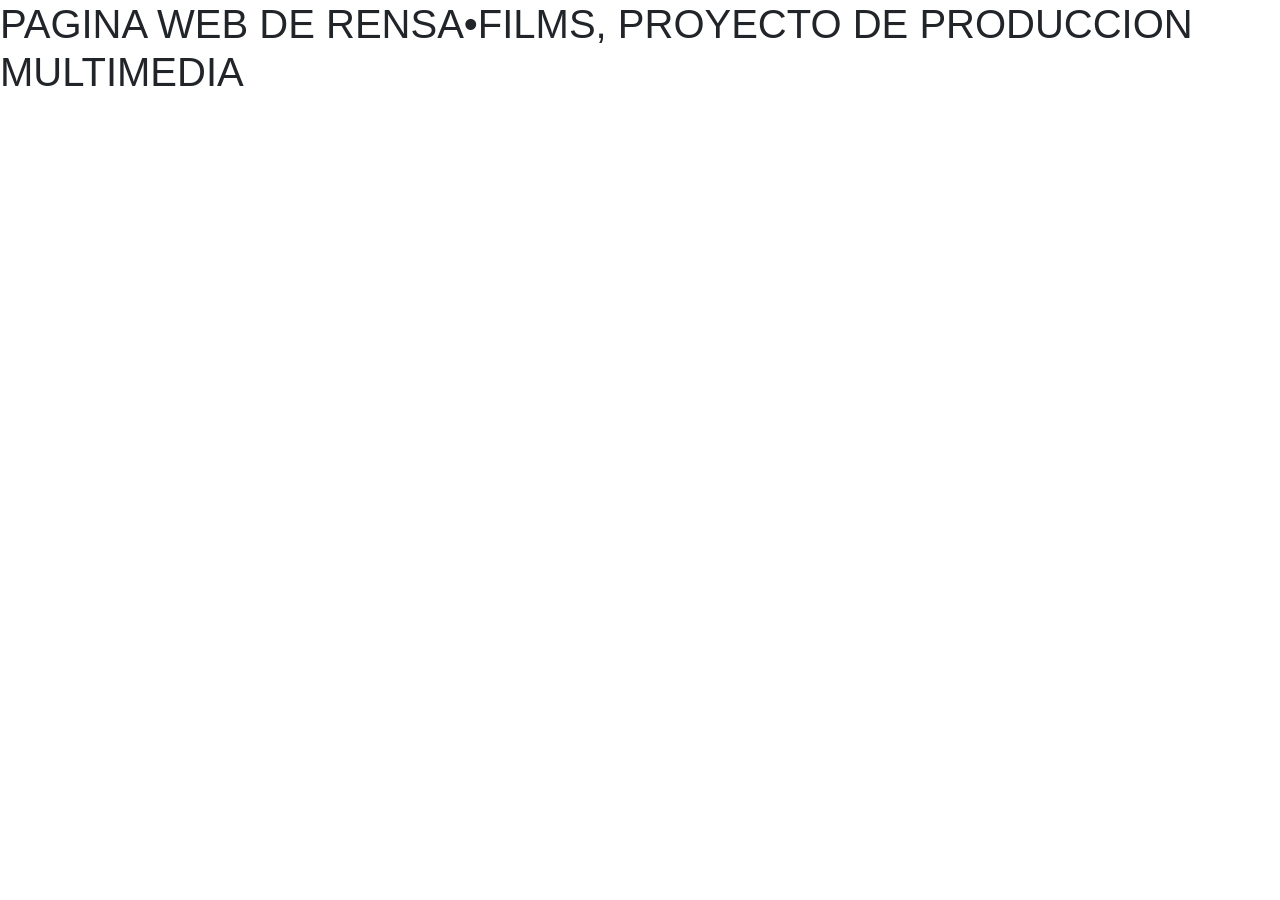
==== index.html @ cb61622c "Añadi el HTML , CSS y JavaScript para Rensa•Films website" ====
<!DOCTYPE html>
<html lang="en">

<head>
    <meta charset="UTF-8" />
    <meta name="viewport" content="width=device-width, initial-scale=1.0" />
    <title>Rensa•Films</title>
    <!-- icono -->
    <link rel="icon" type="image/x-icon" href="public/assets/icono.png" />
    <!-- hoja de estilos -->
    <link rel="stylesheet" href="public/css/style.css" />
    <!-- Bootstrap CSS -->
    <link rel="stylesheet" href="https://cdn.jsdelivr.net/npm/bootstrap@4.4.1/dist/css/bootstrap.min.css"
        integrity="sha384-Vkoo8x4CGsO3+Hhxv8T/Q5PaXtkKtu6ug5TOeNV6gBiFeWPGFN9MuhOf23Q9Ifjh" crossorigin="anonymous" />
</head>

<!-- Cuerpo -->

<body>
    <h1>PAGINA WEB DE RENSA•FILMS, PROYECTO DE PRODUCCION MULTIMEDIA</h1>

    <!-- Scripts MAIN-->
    <script src="public/js/main.js"></script>

    <!-- Scripts BOOTSTRAP-->
    <script src="https://code.jquery.com/jquery-3.4.1.slim.min.js"
        integrity="sha384-J6qa4849blE2+poT4WnyKhv5vZF5SrPo0iEjwBvKU7imGFAV0wwj1yYfoRSJoZ+n"
        crossorigin="anonymous"></script>
    <script src="https://cdn.jsdelivr.net/npm/popper.js@1.16.0/dist/umd/popper.min.js"
        integrity="sha384-Q6E9RHvbIyZFJoft+2mJbHaEWldlvI9IOYy5n3zV9zzTtmI3UksdQRVvoxMfooAo"
        crossorigin="anonymous"></script>
    <script src="https://cdn.jsdelivr.net/npm/bootstrap@4.4.1/dist/js/bootstrap.min.js"
        integrity="sha384-wfSDF2E50Y2D1uUdj0O3uMBJnjuUD4Ih7YwaYd1iqfktj0Uod8GCExl3Og8ifwB6"
        crossorigin="anonymous"></script>
</body>

</html>
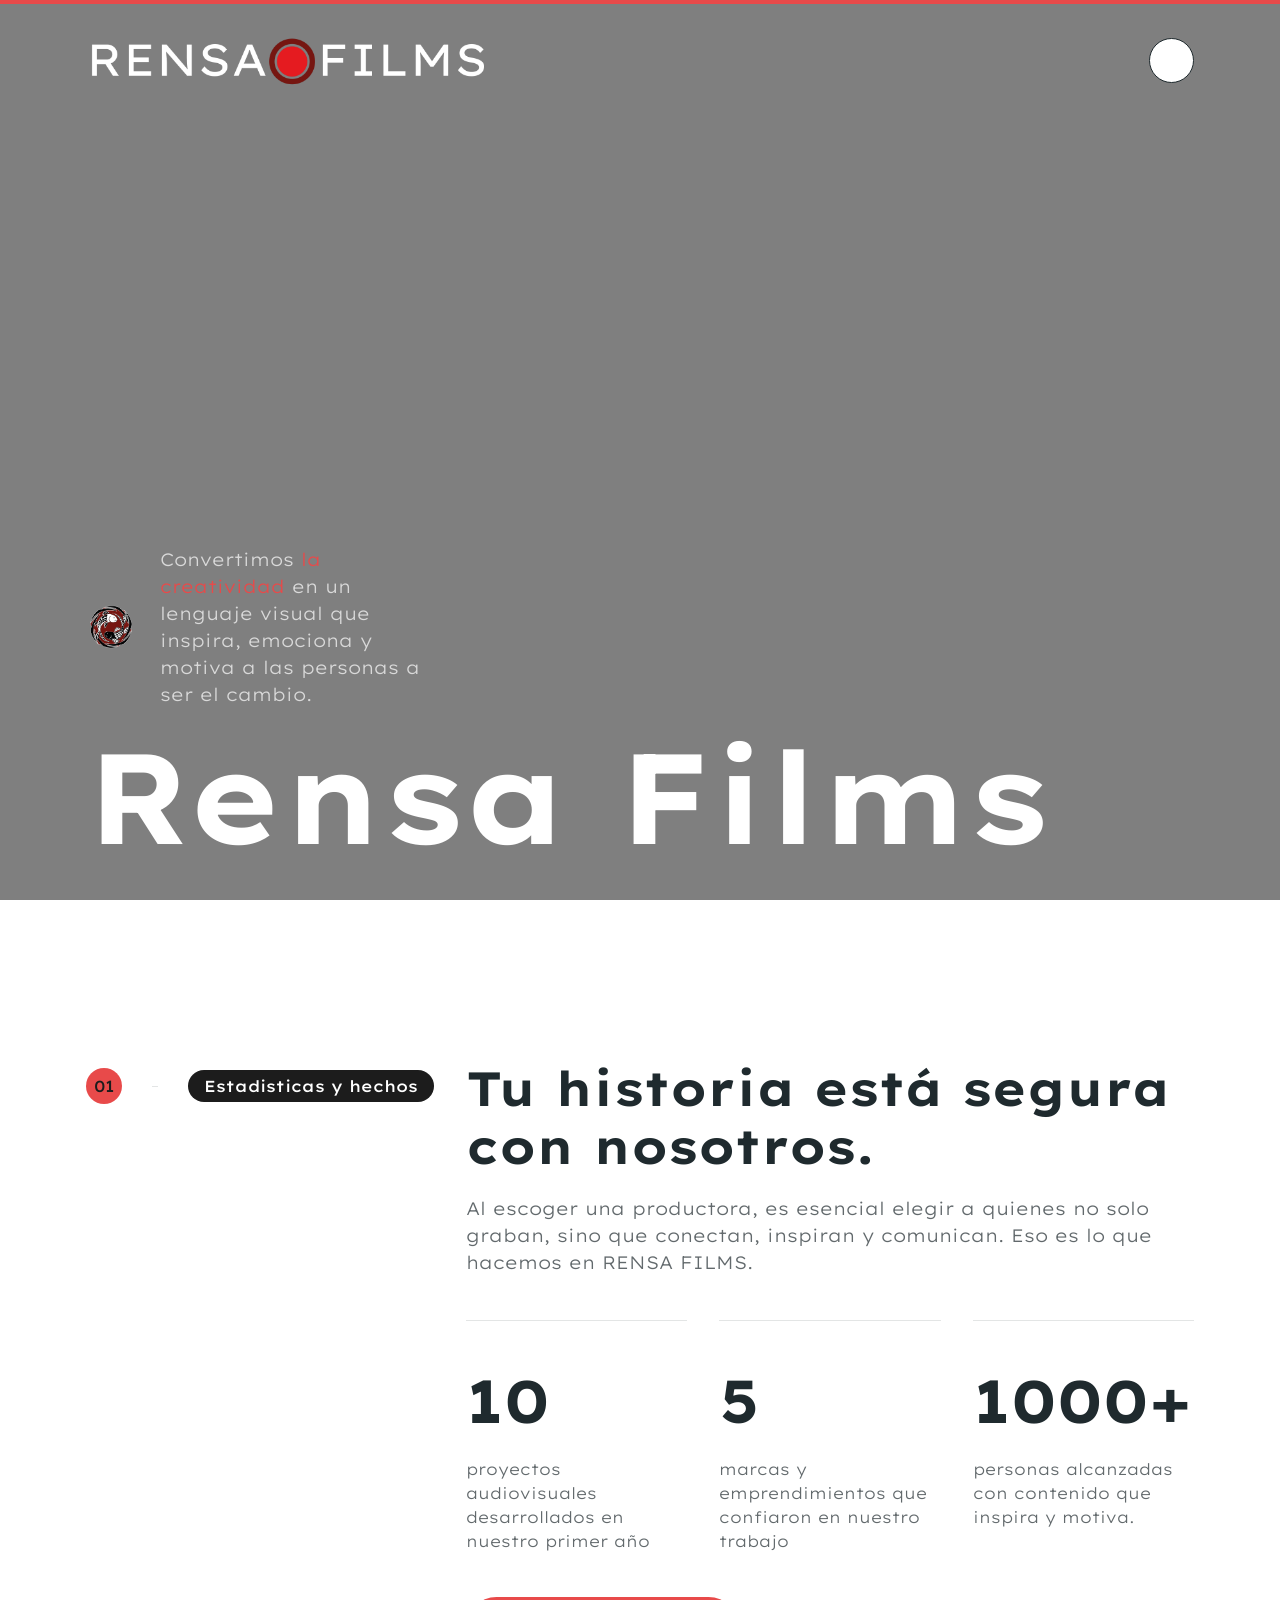
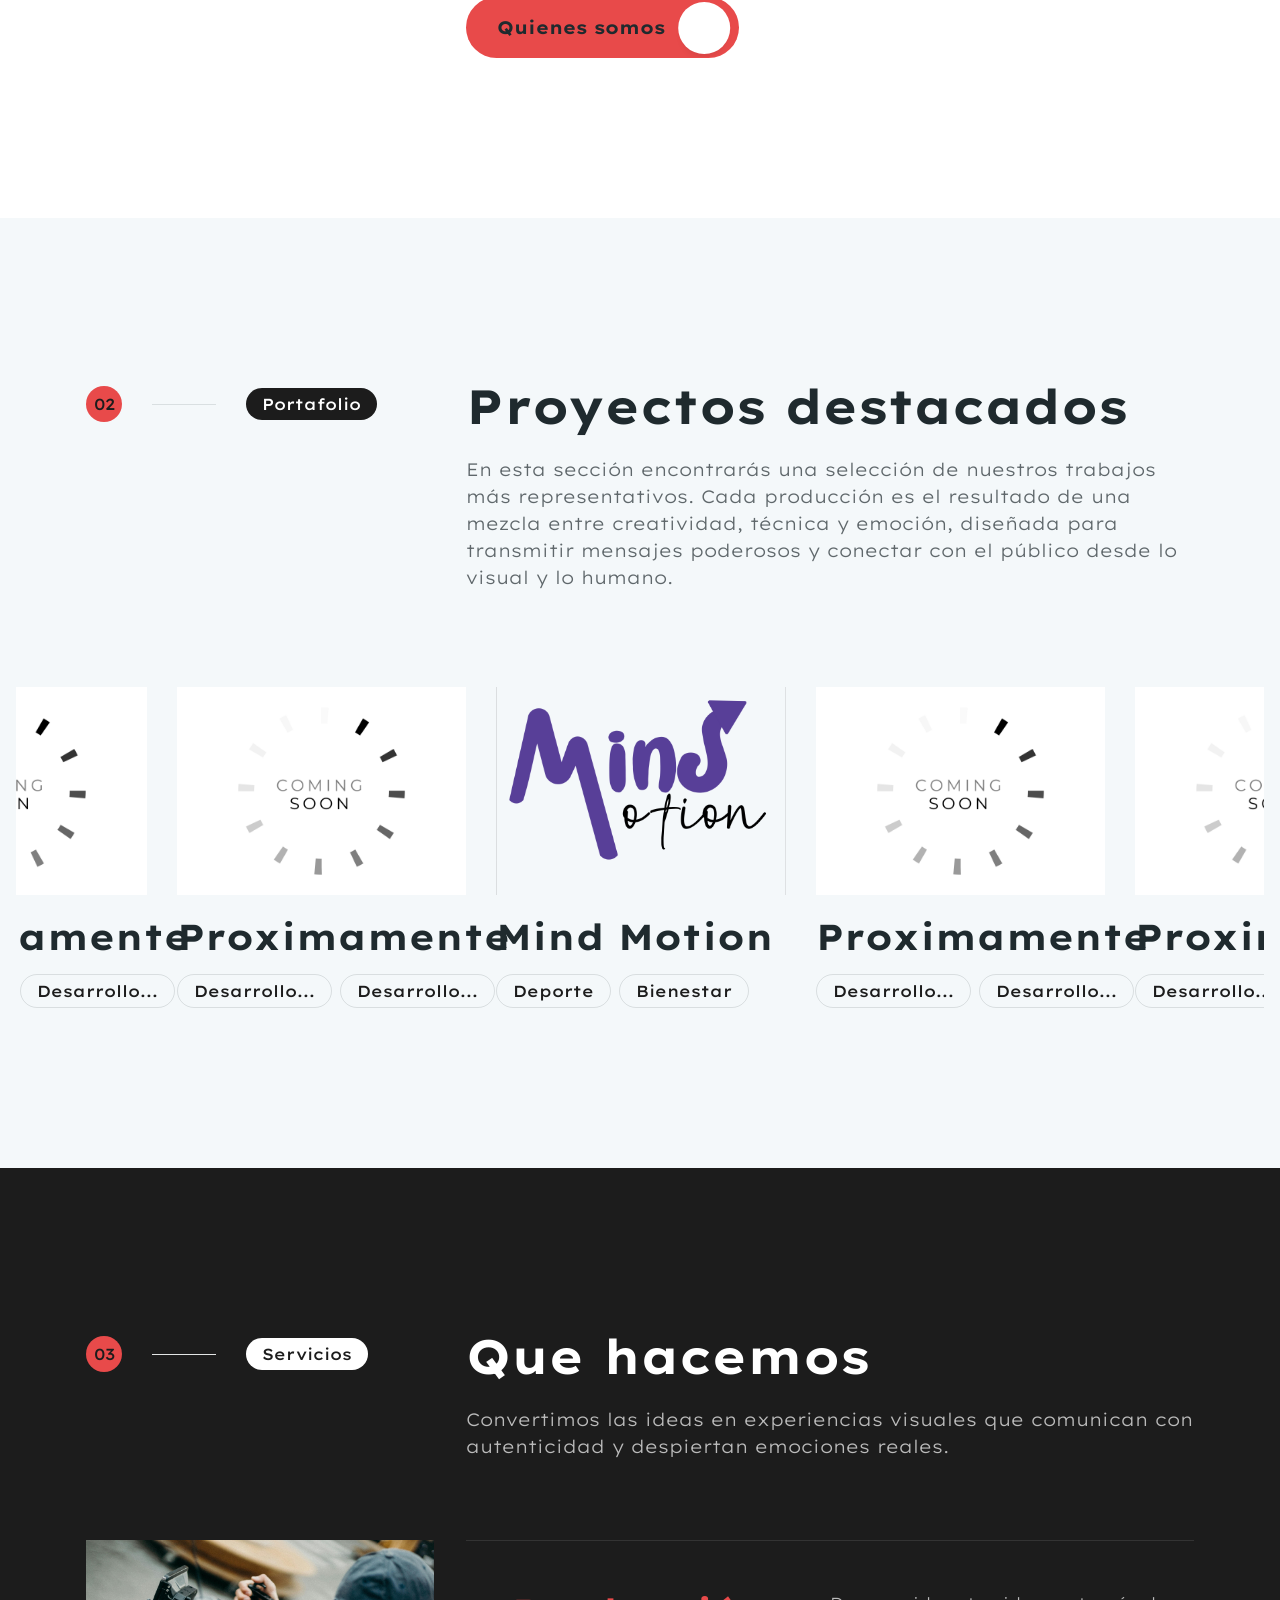
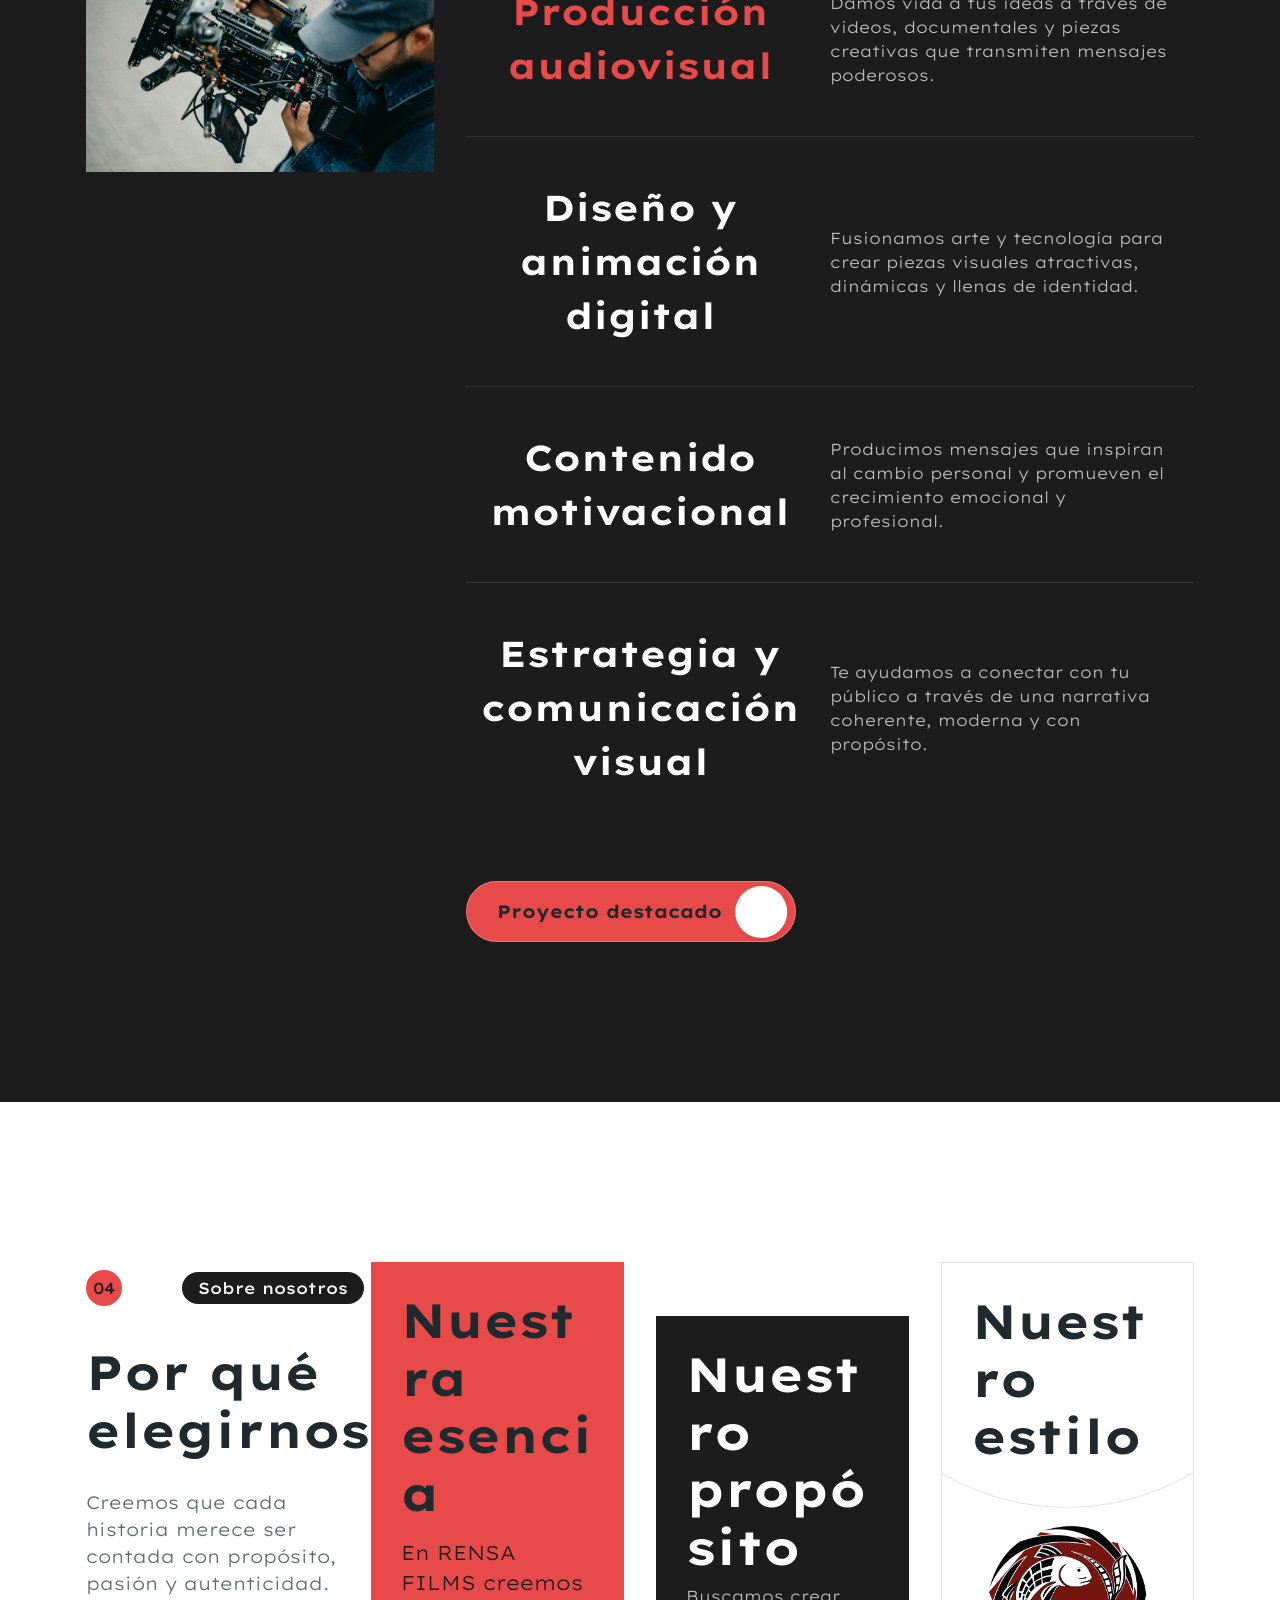
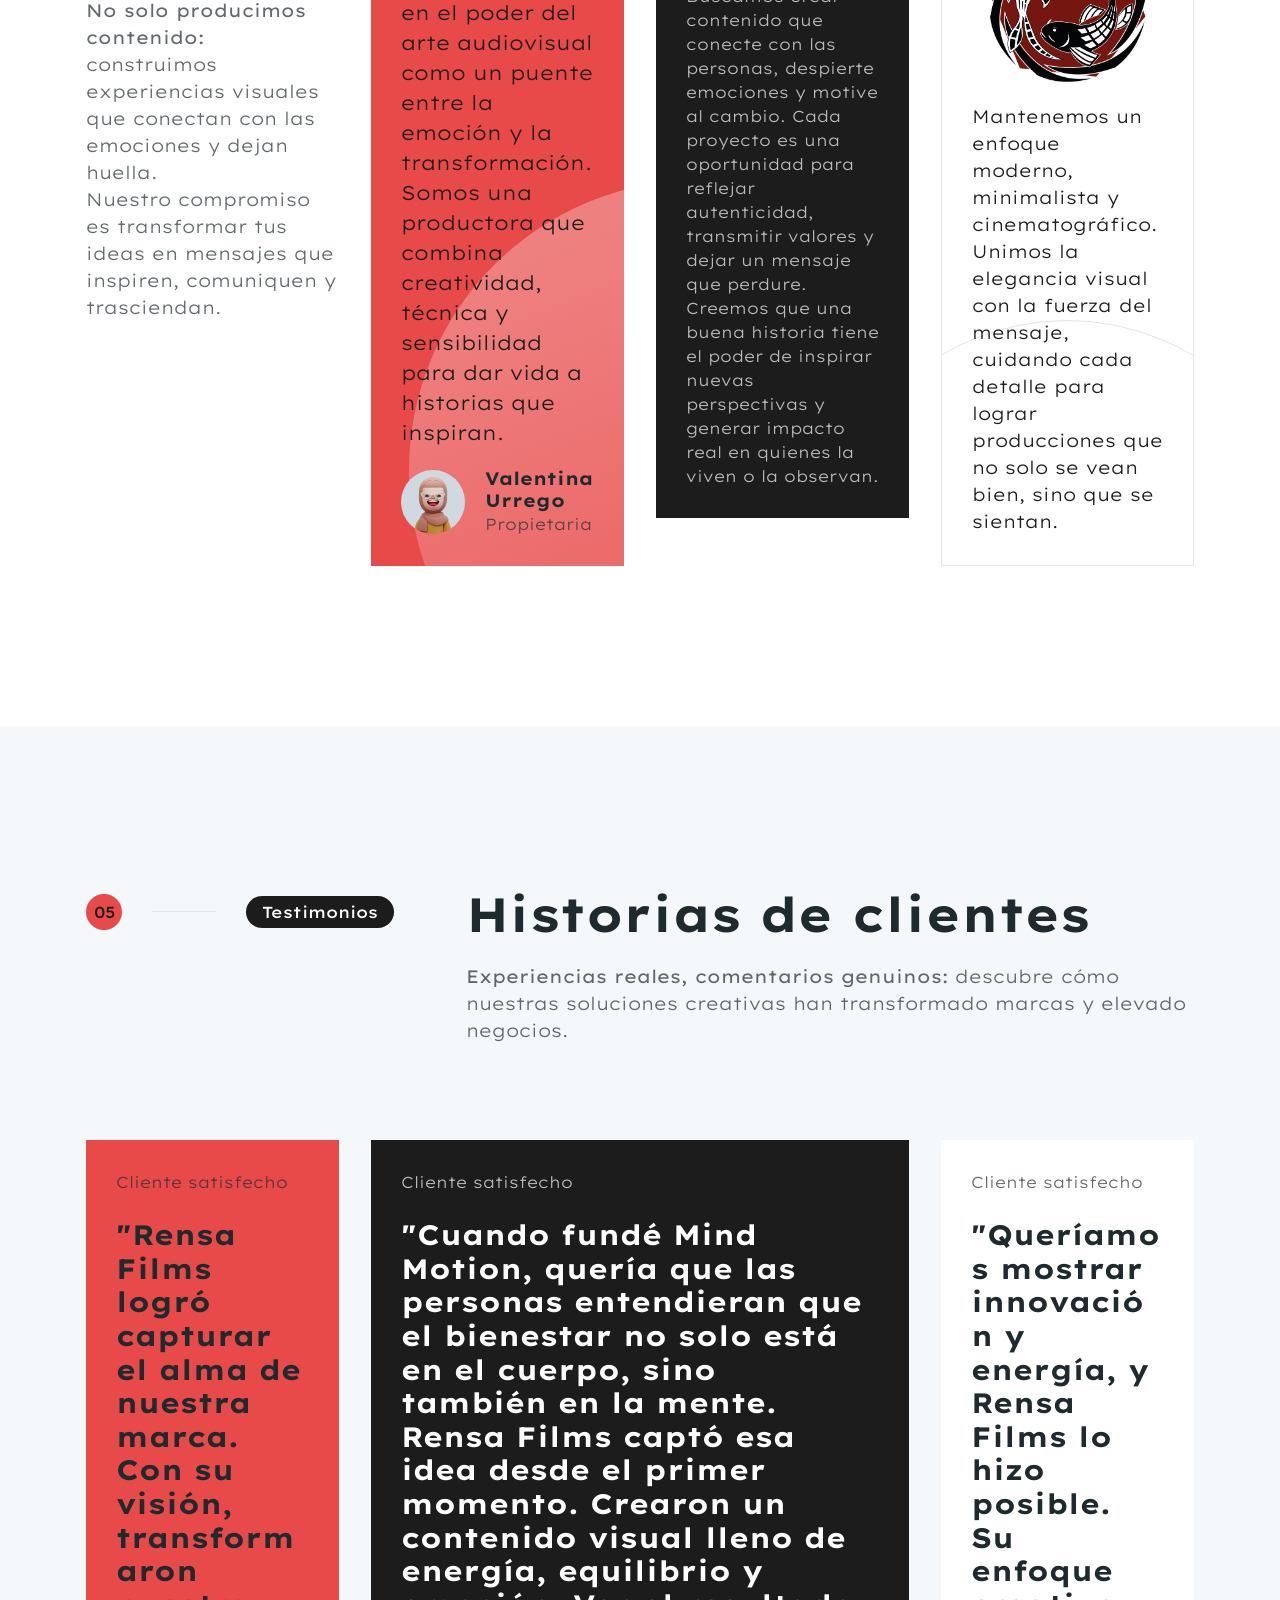
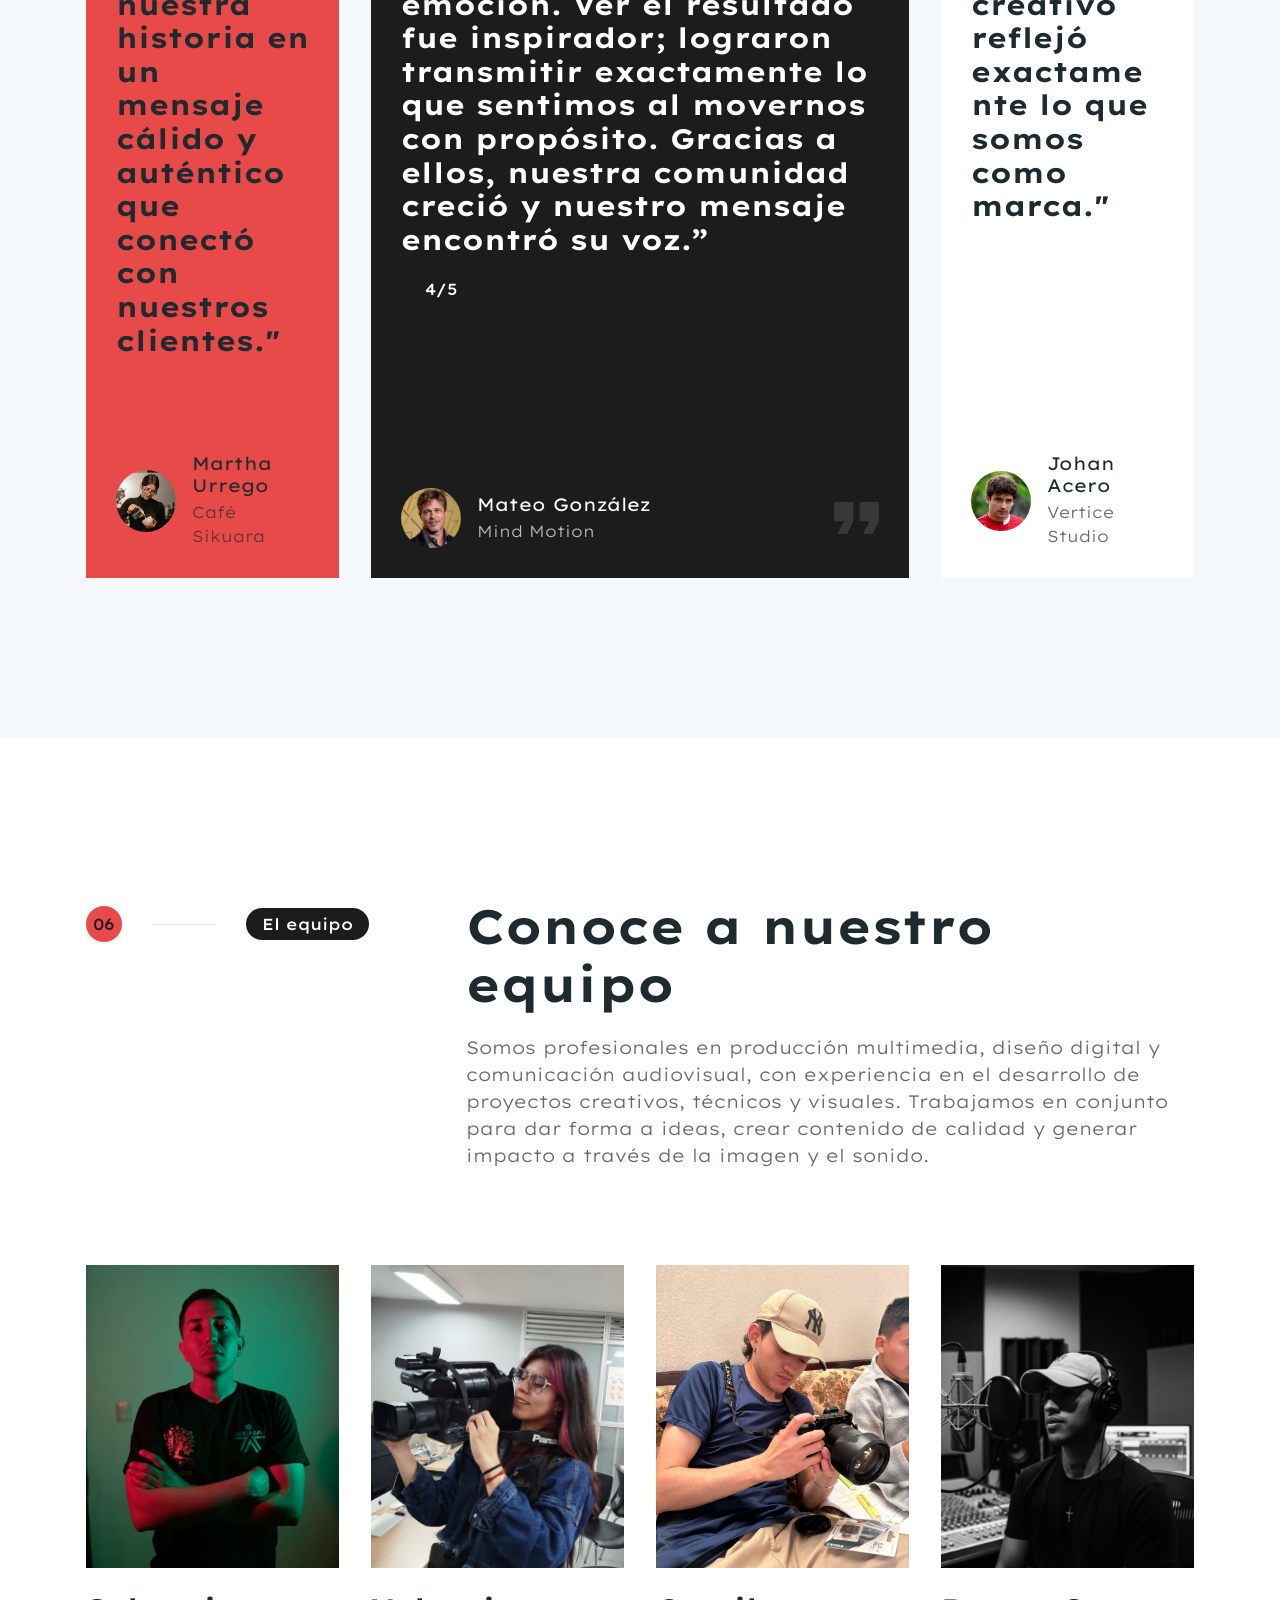
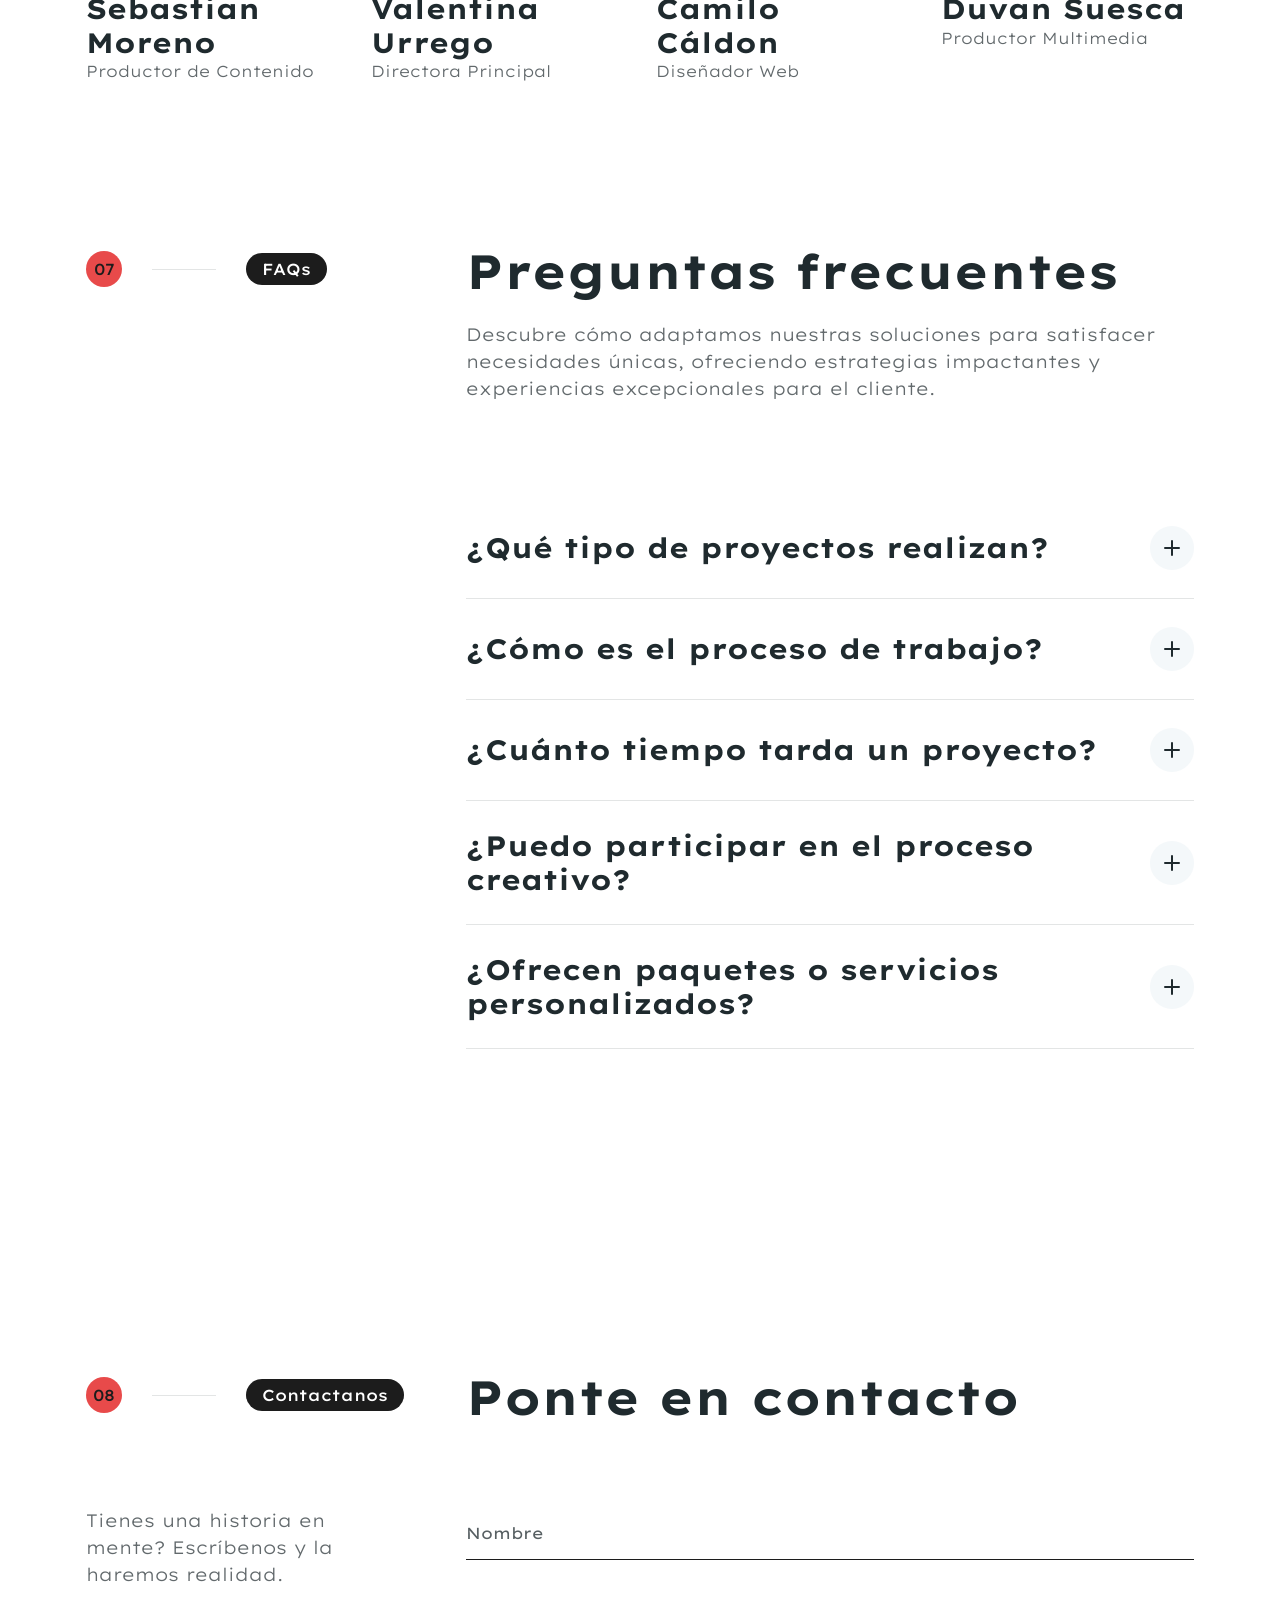
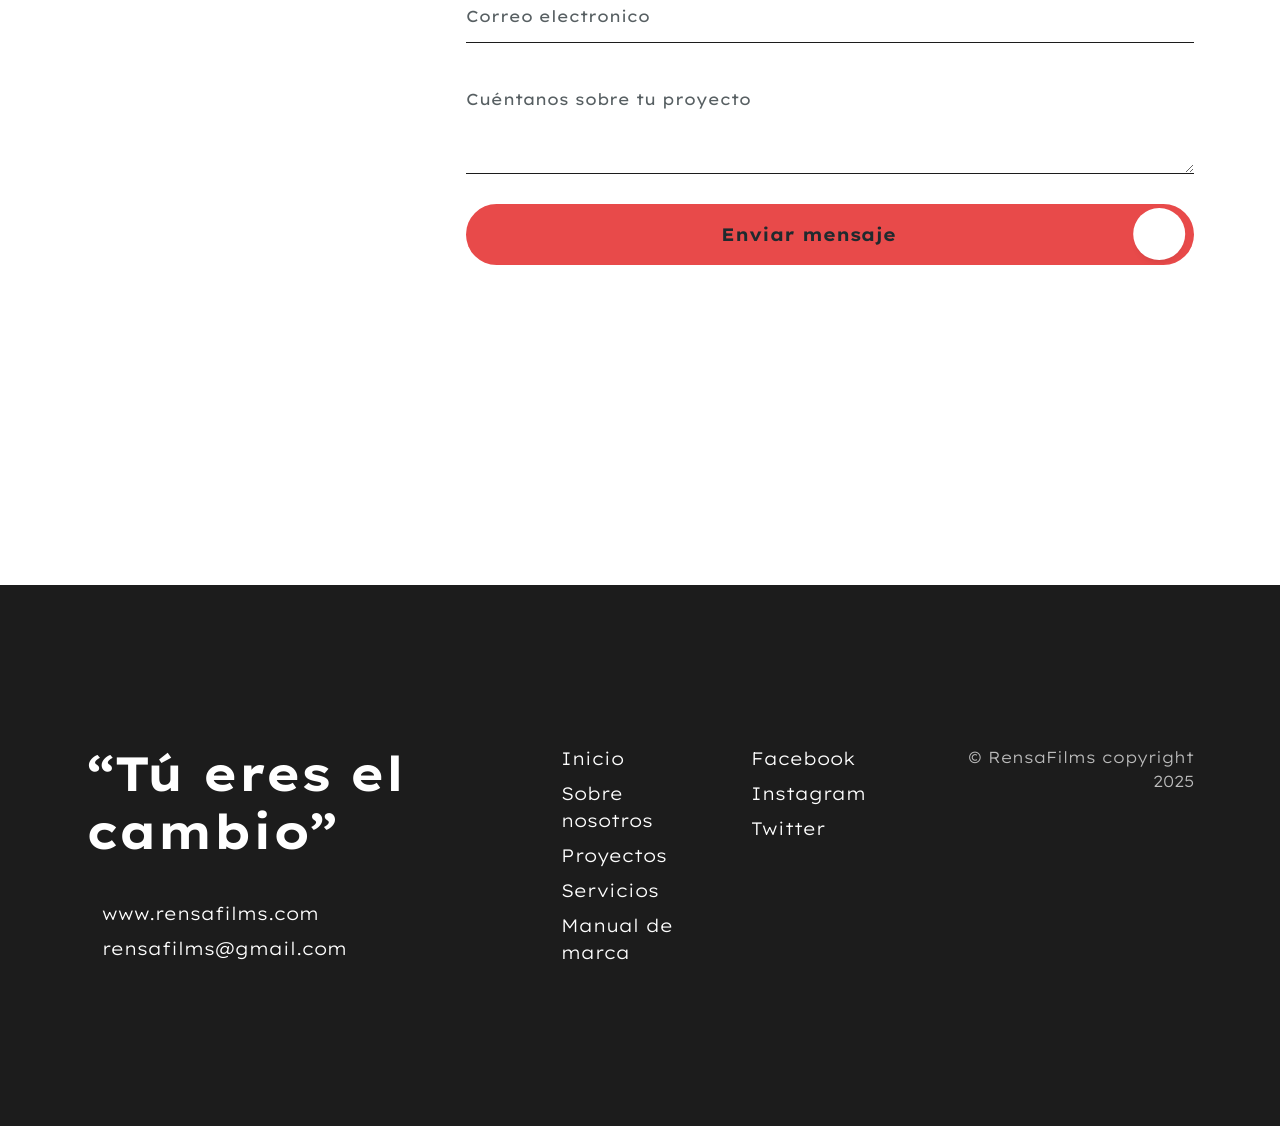
==== commit a69062c8: "actualizacion de rensafilms muy completa" ====
--- a/index.html
+++ b/index.html
@@ -1,37 +1,1118 @@
-<!DOCTYPE html>
+<!doctype html>
 <html lang="en">
 
 <head>
-    <meta charset="UTF-8" />
-    <meta name="viewport" content="width=device-width, initial-scale=1.0" />
-    <title>Rensa•Films</title>
-    <!-- icono -->
-    <link rel="icon" type="image/x-icon" href="public/assets/icono.png" />
-    <!-- hoja de estilos -->
-    <link rel="stylesheet" href="public/css/style.css" />
+    <meta charset="utf-8">
+    <meta name="viewport" content="width=device-width, initial-scale=1">
+    <title>Rensa Films</title>
+    <link rel="shortcut icon" type="image/png" href="assets/images/logos/favicon.ico" />
     <!-- Bootstrap CSS -->
-    <link rel="stylesheet" href="https://cdn.jsdelivr.net/npm/bootstrap@4.4.1/dist/css/bootstrap.min.css"
-        integrity="sha384-Vkoo8x4CGsO3+Hhxv8T/Q5PaXtkKtu6ug5TOeNV6gBiFeWPGFN9MuhOf23Q9Ifjh" crossorigin="anonymous" />
+    <link rel="stylesheet" href="https://cdnjs.cloudflare.com/ajax/libs/bootstrap/5.3.2/css/bootstrap.min.css">
+
+    <!-- Owl Carousel CSS -->
+    <link rel="stylesheet" href="https://cdnjs.cloudflare.com/ajax/libs/OwlCarousel2/2.3.4/assets/owl.carousel.min.css">
+    <link rel="stylesheet"
+        href="https://cdnjs.cloudflare.com/ajax/libs/OwlCarousel2/2.3.4/assets/owl.theme.default.min.css">
+
+    <!-- AOS CSS -->
+    <link rel="stylesheet" href="https://cdnjs.cloudflare.com/ajax/libs/aos/2.3.4/aos.css">
+    <link rel="stylesheet" href="assets/css/styles.css" />
 </head>
 
-<!-- Cuerpo -->
-
 <body>
-    <h1>PAGINA WEB DE RENSA•FILMS, PROYECTO DE PRODUCCION MULTIMEDIA</h1>
-
-    <!-- Scripts MAIN-->
-    <script src="public/js/main.js"></script>
-
-    <!-- Scripts BOOTSTRAP-->
-    <script src="https://code.jquery.com/jquery-3.4.1.slim.min.js"
-        integrity="sha384-J6qa4849blE2+poT4WnyKhv5vZF5SrPo0iEjwBvKU7imGFAV0wwj1yYfoRSJoZ+n"
-        crossorigin="anonymous"></script>
-    <script src="https://cdn.jsdelivr.net/npm/popper.js@1.16.0/dist/umd/popper.min.js"
-        integrity="sha384-Q6E9RHvbIyZFJoft+2mJbHaEWldlvI9IOYy5n3zV9zzTtmI3UksdQRVvoxMfooAo"
-        crossorigin="anonymous"></script>
-    <script src="https://cdn.jsdelivr.net/npm/bootstrap@4.4.1/dist/js/bootstrap.min.js"
-        integrity="sha384-wfSDF2E50Y2D1uUdj0O3uMBJnjuUD4Ih7YwaYd1iqfktj0Uod8GCExl3Og8ifwB6"
-        crossorigin="anonymous"></script>
+
+    <!-- Header -->
+    <header class="header border-4 border-primary border-top position-fixed start-0 top-0 w-100">
+        <div class="container">
+            <div class="header-wrapper d-flex align-items-center justify-content-between">
+                <div class="logo">
+                    <a href="index.html" class="logo-white">
+                        <img src="assets/images/logos/logo-nombre-dark.PNG" alt="logo" class="img-fluid" width="400"
+                            height="41">
+                    </a>
+                    <a href="index.html" class="logo-dark">
+                        <img src="assets/images/logos/logo-nombre.PNG" alt="logo" class="img-fluid" width="400"
+                            height="41">
+                    </a>
+                </div>
+                <div class="d-flex align-items-center gap-4">
+
+                    <div class="btn-group">
+                        <button
+                            class="btn btn-secondary toggle-menu round-45 p-2 d-flex align-items-center justify-content-center bg-white rounded-circle"
+                            type="button" data-bs-toggle="dropdown" data-bs-auto-close="true" aria-expanded="false">
+                            <iconify-icon icon="solar:hamburger-menu-line-duotone"
+                                class="menu-icon fs-8 text-dark"></iconify-icon>
+                        </button>
+                        <ul class="dropdown-menu dropdown-menu-end p-4">
+                            <div class="d-flex flex-column gap-6">
+                                <div class="hstack justify-content-between border-bottom pb-6">
+                                    <p class="mb-0 fs-5 text-dark">Menu</p>
+                                    <button type="button" class="btn-close opacity-75" aria-label="Close"></button>
+                                </div>
+                                <div class="d-flex flex-column gap-3">
+                                    <ul class="header-menu list-unstyled mb-0 d-flex flex-column gap-2">
+                                        <li class="header-item">
+                                            <a href="index.html" aria-current="true"
+                                                class="header-link active hstack gap-2 fs-7 fw-bold text-dark"><img
+                                                    src="assets/images/svgs/secondary-leaf.svg" alt="" width="20"
+                                                    height="20" class="img-fluid animate-spin">Inicio</a>
+                                        </li>
+                                        <li class="header-item">
+                                            <a href="view/nosotros.html"
+                                                class="header-link hstack gap-2 fs-7 fw-bold text-dark"><img
+                                                    src="assets/images/svgs/secondary-leaf.svg" alt="" width="20"
+                                                    height="20" class="img-fluid animate-spin">Sobre Nosotros</a>
+                                        </li>
+                                        <li class="header-item">
+                                            <a href="projects.html"
+                                                class="header-link hstack gap-2 fs-7 fw-bold text-primary"><img
+                                                    src="assets/images/svgs/secondary-leaf.svg" alt="" width="20"
+                                                    height="20" class="img-fluid animate-spin">Mind Motion</a>
+                                        </li>
+                                        <li class="header-item">
+                                            <a href="#services"
+                                                class="header-link hstack gap-2 fs-7 fw-bold text-dark"><img
+                                                    src="assets/images/svgs/secondary-leaf.svg" alt="" width="20"
+                                                    height="20" class="img-fluid animate-spin">Servicios</a>
+                                        </li>
+                                        <li class="header-item">
+                                            <a href="view/contacto.html"
+                                                class="header-link hstack gap-2 fs-7 fw-bold text-dark"><img
+                                                    src="assets/images/svgs/secondary-leaf.svg" alt="" width="20"
+                                                    height="20" class="img-fluid animate-spin">Contacto</a>
+                                        </li>
+                                    </ul>
+                                </div>
+                                <div>
+                                    <a class="fs-5 text-dark " href="tel:+57-319-5044575">
+                                        +57 319 5044575
+                                    </a>
+                                    <a class="fs-5 text-dark "
+                                        href="mailto:rensafilms@gmail.com">rensafilms@gmail.com</a>
+                                </div>
+                            </div>
+                        </ul>
+                    </div>
+                </div>
+            </div>
+        </div>
+    </header>
+
+    <!--  Page Wrapper -->
+    <div class="page-wrapper overflow-hidden">
+
+        <!--  Banner Section -->
+        <section class="banner-section position-relative d-flex align-items-end min-vh-100">
+            <video class="position-absolute top-0 start-0 w-100 h-100 object-fit-cover" autoplay muted loop playsinline>
+                <source src="assets/images/backgrounds/banner-video.mp4" type="video/mp4" />
+            </video>
+            <div class="container">
+                <div class="d-flex flex-column gap-4 pb-8 position-relative z-1">
+                    <div class="row align-items-center">
+                        <div class="col-xl-4">
+                            <div class="d-flex align-items-center gap-4" data-aos="fade-up" data-aos-delay="100"
+                                data-aos-duration="1000">
+                                <img src="assets/images/logos/logo-copia.PNG" alt="" class="img-fluid animate-spin-2"
+                                    width="50" height="50">
+                                <p class="mb-0 text-white fs-5 text-opacity-70">Convertimos <span
+                                        class="text-primary">la creatividad</span> en un lenguaje visual que inspira,
+                                    emociona y motiva a las personas a ser el cambio.</p>
+                            </div>
+                        </div>
+                    </div>
+                    <div class="d-flex align-items-end gap-3" data-aos="fade-up" data-aos-delay="200"
+                        data-aos-duration="1000">
+                        <h1 class="mb-0 fs-16 text-white lh-1">Rensa Films</h1>
+
+                    </div>
+                </div>
+            </div>
+        </section>
+
+        <!--  Stats & Facts Section -->
+        <section class="stats-facts py-5 py-lg-11 py-xl-12 position-relative overflow-hidden">
+            <div class="container">
+                <div class="row gap-7 gap-xl-0">
+                    <div class="col-xl-4 col-xxl-4">
+                        <div class="d-flex align-items-center gap-7 py-2" data-aos="fade-right" data-aos-delay="100"
+                            data-aos-duration="1000">
+                            <span
+                                class="round-36 flex-shrink-0 text-dark rounded-circle bg-primary hstack justify-content-center fw-medium">01</span>
+                            <hr class="border-line">
+                            <span class="badge text-bg-dark">Estadisticas y hechos</span>
+                        </div>
+                    </div>
+                    <div class="col-xl-8 col-xxl-7">
+                        <div class="d-flex flex-column gap-9">
+                            <div class="row">
+                                <div class="col-xxl-8">
+                                    <div class="d-flex flex-column gap-6" data-aos="fade-up" data-aos-delay="100"
+                                        data-aos-duration="1000">
+                                        <h2 class="mb-0">Tu historia está segura con nosotros.</h2>
+                                        <p class="fs-5 mb-0">Al escoger una productora, es esencial elegir a quienes no
+                                            solo graban, sino que conectan, inspiran y comunican. Eso es lo que hacemos
+                                            en RENSA FILMS.</p>
+                                    </div>
+                                </div>
+                            </div>
+                            <div class="row">
+                                <div class="col-md-6 col-lg-4 mb-7 mb-lg-0">
+                                    <div class="d-flex flex-column gap-6 pt-9 border-top" data-aos="fade-up"
+                                        data-aos-delay="200" data-aos-duration="1000">
+                                        <h2 class="mb-0 fs-14"><span class="count" data-target="40">10</span></h2>
+                                        <p class="mb-0">proyectos audiovisuales desarrollados en nuestro primer año</p>
+                                    </div>
+                                </div>
+                                <div class="col-md-6 col-lg-4 mb-7 mb-lg-0">
+                                    <div class="d-flex flex-column gap-6 pt-9 border-top" data-aos="fade-up"
+                                        data-aos-delay="300" data-aos-duration="1000">
+                                        <h2 class="mb-0 fs-14"><span class="count" data-target="238">5</span></h2>
+                                        <p class="mb-0">marcas y emprendimientos que confiaron en nuestro trabajo</p>
+                                    </div>
+                                </div>
+                                <div class="col-md-6 col-lg-4 mb-7 mb-lg-0">
+                                    <div class="d-flex flex-column gap-6 pt-9 border-top" data-aos="fade-up"
+                                        data-aos-delay="400" data-aos-duration="1000">
+                                        <h2 class="mb-0 fs-14"><span class="count" data-target="3">1000</span>+</h2>
+                                        <p class="mb-0">personas alcanzadas con contenido que inspira y motiva.</p>
+                                    </div>
+                                </div>
+                            </div>
+                            <a href="view/nosotros.html" class="btn" data-aos="fade-up" data-aos-delay="500"
+                                data-aos-duration="1000">
+                                <span class="btn-text">Quienes somos</span>
+                                <iconify-icon icon="lucide:arrow-up-right"
+                                    class="btn-icon bg-white text-dark round-52 rounded-circle hstack justify-content-center fs-7 shadow-sm"></iconify-icon>
+                            </a>
+                        </div>
+                    </div>
+                </div>
+            </div>
+            <div class="position-absolute bottom-0 start-0" data-aos="zoom-in" data-aos-delay="100"
+                data-aos-duration="1000">
+                <img src="assets/images/backgrounds/logo-bg.svg" alt="" class="img-fluid" width="500">
+            </div>
+        </section>
+
+        <!--  Featured Projects Section -->
+        <section class="featured-projects py-5 py-lg-11 py-xl-12 bg-light-gray" id="proyectos">
+            <div class="d-flex flex-column gap-5 gap-xl-11">
+                <div class="container">
+                    <div class="row gap-7 gap-xl-0">
+                        <div class="col-xl-4 col-xxl-4">
+                            <div class="d-flex align-items-center gap-7 py-2" data-aos="fade-right" data-aos-delay="100"
+                                data-aos-duration="1000">
+                                <span
+                                    class="round-36 flex-shrink-0 text-dark rounded-circle bg-primary hstack justify-content-center fw-medium">02</span>
+                                <hr class="border-line">
+                                <span class="badge text-bg-dark">Portafolio</span>
+                            </div>
+                        </div>
+                        <div class="col-xl-8 col-xxl-7">
+                            <div class="row">
+                                <div class="col-xxl-8">
+                                    <div class="d-flex flex-column gap-6" data-aos="fade-up" data-aos-delay="100"
+                                        data-aos-duration="1000">
+                                        <h2 class="mb-0">Proyectos destacados</h2>
+                                        <p class="fs-5 mb-0">En esta sección encontrarás una selección de nuestros
+                                            trabajos más representativos. Cada producción es el resultado de una mezcla
+                                            entre creatividad, técnica y emoción, diseñada para transmitir mensajes
+                                            poderosos y conectar con el público desde lo visual y lo humano.</p>
+                                    </div>
+                                </div>
+                            </div>
+                        </div>
+                    </div>
+                </div>
+                <div class="featured-projects-slider px-3">
+                    <div class="owl-carousel owl-theme">
+                        <div class="item">
+                            <div class="portfolio d-flex flex-column gap-6">
+                                <div class="portfolio-img position-relative overflow-hidden">
+                                    <img src="assets/images/portfolio/portfolio-img-1.jpg" alt="" class="img-fluid">
+                                    <div class="portfolio-overlay">
+                                        <a href=""
+                                            class="position-absolute top-50 start-50 translate-middle bg-primary round-64 rounded-circle hstack justify-content-center">
+                                            <iconify-icon icon="lucide:arrow-up-right"
+                                                class="fs-8 text-dark"></iconify-icon>
+                                        </a>
+                                    </div>
+                                </div>
+                                <div class="portfolio-details d-flex flex-column gap-3">
+                                    <h3 class="mb-0">Mind Motion</h3>
+                                    <div class="hstack gap-2">
+                                        <span class="badge text-dark border">Deporte</span>
+                                        <span class="badge text-dark border">Bienestar</span>
+                                    </div>
+                                </div>
+                            </div>
+                        </div>
+                        <div class="item">
+                            <div class="portfolio d-flex flex-column gap-6">
+                                <div class="portfolio-img position-relative overflow-hidden">
+                                    <img src="assets/images/portfolio/portfolio-img2.jpg" alt="" class="img-fluid">
+                                    <div class="portfolio-overlay">
+                                        <a href=""
+                                            class="position-absolute top-50 start-50 translate-middle bg-primary round-64 rounded-circle hstack justify-content-center">
+                                            <iconify-icon icon="lucide:arrow-up-right"
+                                                class="fs-8 text-dark"></iconify-icon>
+                                        </a>
+                                    </div>
+                                </div>
+                                <div class="portfolio-details d-flex flex-column gap-3">
+                                    <h3 class="mb-0">Proximamente</h3>
+                                    <div class="hstack gap-2">
+                                        <span class="badge text-dark border">Desarrollo...</span>
+                                        <span class="badge text-dark border">Desarrollo...</span>
+                                    </div>
+                                </div>
+                            </div>
+                        </div>
+                        <div class="item">
+                            <div class="portfolio d-flex flex-column gap-6">
+                                <div class="portfolio-img position-relative overflow-hidden">
+                                    <img src="assets/images/portfolio/portfolio-img2.jpg" alt="" class="img-fluid">
+                                    <div class="portfolio-overlay">
+                                        <a href=""
+                                            class="position-absolute top-50 start-50 translate-middle bg-primary round-64 rounded-circle hstack justify-content-center">
+                                            <iconify-icon icon="lucide:arrow-up-right"
+                                                class="fs-8 text-dark"></iconify-icon>
+                                        </a>
+                                    </div>
+                                </div>
+                                <div class="portfolio-details d-flex flex-column gap-3">
+                                    <h3 class="mb-0">Proximamente</h3>
+                                    <div class="hstack gap-2">
+                                        <span class="badge text-dark border">Desarrollo...</span>
+                                        <span class="badge text-dark border">Desarrollo...</span>
+                                    </div>
+                                </div>
+                            </div>
+                        </div>
+                        <div class="item">
+                            <div class="portfolio d-flex flex-column gap-6">
+                                <div class="portfolio-img position-relative overflow-hidden">
+                                    <img src="assets/images/portfolio/portfolio-img2.jpg" alt="" class="img-fluid">
+                                    <div class="portfolio-overlay">
+                                        <a href=""
+                                            class="position-absolute top-50 start-50 translate-middle bg-primary round-64 rounded-circle hstack justify-content-center">
+                                            <iconify-icon icon="lucide:arrow-up-right"
+                                                class="fs-8 text-dark"></iconify-icon>
+                                        </a>
+                                    </div>
+                                </div>
+                                <div class="portfolio-details d-flex flex-column gap-3">
+                                    <h3 class="mb-0">Proximamente</h3>
+                                    <div class="hstack gap-2">
+                                        <span class="badge text-dark border">Desarrollo...</span>
+                                        <span class="badge text-dark border">Desarrollo...</span>
+                                    </div>
+                                </div>
+                            </div>
+                        </div>
+
+                    </div>
+                </div>
+            </div>
+        </section>
+
+        <!--  Services Section -->
+        <section class="services py-5 py-lg-11 py-xl-12 bg-dark" id="services">
+            <div class="container">
+                <div class="d-flex flex-column gap-5 gap-xl-10">
+                    <div class="row gap-7 gap-xl-0">
+                        <div class="col-xl-4 col-xxl-4">
+                            <div class="d-flex align-items-center gap-7 py-2" data-aos="fade-right" data-aos-delay="100"
+                                data-aos-duration="1000">
+                                <span
+                                    class="round-36 flex-shrink-0 text-dark rounded-circle bg-primary hstack justify-content-center fw-medium">03</span>
+                                <hr class="border-line bg-white">
+                                <span class="badge text-dark bg-white">Servicios</span>
+                            </div>
+                        </div>
+                        <div class="col-xl-8 col-xxl-7">
+                            <div class="row">
+                                <div class="col-xxl-8">
+                                    <div class="d-flex flex-column gap-6" data-aos="fade-up" data-aos-delay="100"
+                                        data-aos-duration="1000">
+                                        <h2 class="mb-0 text-white">Que hacemos</h2>
+                                        <p class="fs-5 mb-0 text-white text-opacity-70">Convertimos las ideas en
+                                            experiencias visuales que comunican con autenticidad y despiertan emociones
+                                            reales.
+                                        </p>
+                                    </div>
+                                </div>
+                            </div>
+                        </div>
+                    </div>
+                    <div class="services-tab">
+                        <div class="row gap-5 gap-xl-0">
+                            <div class="col-xl-4">
+                                <div class="tab-content" data-aos="zoom-in" data-aos-delay="100"
+                                    data-aos-duration="1000">
+                                    <div class="tab-pane active" id="one" role="tabpanel" aria-labelledby="one-tab"
+                                        tabindex="0">
+                                        <img src="assets/images/services/servicio-1.jpg" alt="services"
+                                            class="img-fluid">
+                                    </div>
+                                    <div class="tab-pane" id="two" role="tabpanel" aria-labelledby="two-tab"
+                                        tabindex="0">
+                                        <img src="assets/images/services/servicio-2.jpg" alt="services"
+                                            class="img-fluid">
+                                    </div>
+                                    <div class="tab-pane" id="three" role="tabpanel" aria-labelledby="three-tab"
+                                        tabindex="0">
+                                        <img src="assets/images/services/servicio-3.jpg" alt="services"
+                                            class="img-fluid">
+                                    </div>
+                                    <div class="tab-pane" id="four" role="tabpanel" aria-labelledby="four-tab"
+                                        tabindex="0">
+                                        <img src="assets/images/services/servicio-4.jpg" alt="services"
+                                            class="img-fluid">
+                                    </div>
+                                </div>
+                            </div>
+                            <div class="col-xl-8">
+                                <div class="d-flex flex-column gap-5">
+                                    <ul class="nav nav-tabs" id="myTab" role="tablist" data-aos="fade-up"
+                                        data-aos-delay="200" data-aos-duration="1000">
+                                        <li class="nav-item py-4 py-lg-8 border-top border-white border-opacity-10 d-flex align-items-center w-100"
+                                            role="presentation">
+                                            <div class="row w-100 align-items-center gx-3">
+                                                <div class="col-lg-6 col-xxl-5">
+                                                    <button
+                                                        class="nav-link fs-10 fw-bold py-1 px-0 border-0 rounded-0 flex-shrink-0 active"
+                                                        id="one-tab" data-bs-toggle="tab" data-bs-target="#one"
+                                                        type="button" role="tab" aria-controls="one"
+                                                        aria-selected="true">Producción audiovisual</button>
+                                                </div>
+                                                <div class="col-lg-6 col-xxl-7">
+                                                    <p class="text-white text-opacity-70 mb-0">
+                                                        Damos vida a tus ideas a través de videos, documentales y piezas
+                                                        creativas que transmiten mensajes poderosos.
+                                                    </p>
+                                                </div>
+                                            </div>
+                                        </li>
+                                        <li class="nav-item py-4 py-lg-8 border-top border-white border-opacity-10 d-flex align-items-center w-100"
+                                            role="presentation">
+                                            <div class="row w-100 align-items-center gx-3">
+                                                <div class="col-lg-6 col-xxl-5">
+                                                    <button
+                                                        class="nav-link fs-10 fw-bold py-1 px-0 border-0 rounded-0 flex-shrink-0"
+                                                        id="two-tab" data-bs-toggle="tab" data-bs-target="#two"
+                                                        type="button" role="tab" aria-controls="two"
+                                                        aria-selected="false">Diseño y animación digital</button>
+                                                </div>
+                                                <div class="col-lg-6 col-xxl-7">
+                                                    <p class="text-white text-opacity-70 mb-0">
+                                                        Fusionamos arte y tecnología para crear piezas visuales
+                                                        atractivas, dinámicas y llenas de identidad.
+                                                    </p>
+                                                </div>
+                                            </div>
+                                        </li>
+                                        <li class="nav-item py-4 py-lg-8 border-top border-white border-opacity-10 d-flex align-items-center w-100"
+                                            role="presentation">
+                                            <div class="row w-100 align-items-center gx-3">
+                                                <div class="col-lg-6 col-xxl-5">
+                                                    <button
+                                                        class="nav-link fs-10 fw-bold py-1 px-0 border-0 rounded-0 flex-shrink-0"
+                                                        id="three-tab" data-bs-toggle="tab" data-bs-target="#three"
+                                                        type="button" role="tab" aria-controls="three"
+                                                        aria-selected="false">Contenido motivacional </button>
+                                                </div>
+                                                <div class="col-lg-6 col-xxl-7">
+                                                    <p class="text-white text-opacity-70 mb-0">
+                                                        Producimos mensajes que inspiran al cambio personal y promueven
+                                                        el crecimiento emocional y profesional.
+                                                    </p>
+                                                </div>
+                                            </div>
+                                        </li>
+                                        <li class="nav-item py-4 py-lg-8 border-top border-white border-opacity-10 d-flex align-items-center w-100"
+                                            role="presentation">
+                                            <div class="row w-100 align-items-center gx-3">
+                                                <div class="col-lg-6 col-xxl-5">
+                                                    <button
+                                                        class="nav-link fs-10 fw-bold py-1 px-0 border-0 rounded-0 flex-shrink-0"
+                                                        id="four-tab" data-bs-toggle="tab" data-bs-target="#four"
+                                                        type="button" role="tab" aria-controls="four"
+                                                        aria-selected="false">Estrategia y comunicación visual</button>
+                                                </div>
+                                                <div class="col-lg-6 col-xxl-7">
+                                                    <p class="text-white text-opacity-70 mb-0">
+                                                        Te ayudamos a conectar con tu público a través de una narrativa
+                                                        coherente, moderna y con propósito.
+                                                    </p>
+                                                </div>
+                                            </div>
+                                        </li>
+                                    </ul>
+                                    <a href="" class="btn border border-white border-opacity-25"
+                                        data-aos="fade-up" data-aos-delay="300" data-aos-duration="1000">
+                                        <span class="btn-text">Proyecto destacado</span>
+                                        <iconify-icon icon="lucide:arrow-up-right"
+                                            class="btn-icon bg-white text-dark round-52 rounded-circle hstack justify-content-center fs-7 shadow-sm"></iconify-icon>
+                                    </a>
+                                </div>
+                            </div>
+                        </div>
+                    </div>
+                </div>
+            </div>
+        </section>
+
+        <!--  Why choose us Section -->
+        <section class="why-choose-us py-5 py-lg-11 py-xl-12">
+            <div class="container">
+                <div class="row justify-content-between gap-5 gap-xl-0">
+                    <div class="col-xl-3 col-xxl-3">
+                        <div class="d-flex flex-column gap-7">
+                            <div class="d-flex align-items-center gap-7 py-2" data-aos="fade-right" data-aos-delay="100"
+                                data-aos-duration="1000">
+                                <span
+                                    class="round-36 flex-shrink-0 text-dark rounded-circle bg-primary hstack justify-content-center fw-medium">04</span>
+                                <hr class="border-line">
+                                <span class="badge text-bg-dark">Sobre nosotros</span>
+                            </div>
+                            <h2 class="mb-0" data-aos="fade-right" data-aos-delay="200" data-aos-duration="1000">Por
+                                qué elegirnos</h2>
+                            <p class="mb-0 fs-5" data-aos="fade-right" data-aos-delay="300" data-aos-duration="1000">
+                                Creemos que cada historia merece ser contada con propósito, pasión y autenticidad.<b> No
+                                    solo producimos contenido:</b> construimos experiencias visuales que conectan con
+                                las
+                                emociones y dejan huella. <br>Nuestro compromiso es transformar tus ideas en mensajes
+                                que
+                                inspiren, comuniquen y trasciendan.</p>
+                        </div>
+                    </div>
+                    <div class="col-xl-9 col-xxl-8">
+                        <div class="row">
+                            <div class="col-lg-4 mb-7 mb-lg-0">
+                                <div class="card position-relative overflow-hidden bg-primary h-100" data-aos="fade-up"
+                                    data-aos-delay="100" data-aos-duration="1000">
+                                    <div class="card-body d-flex flex-column justify-content-between">
+                                        <div class="d-flex flex-column gap-3 position-relative z-1">
+                                            <h2 class="mb-0">Nuestra esencia</h2>
+
+                                            <p class="mb-0 fs-6 text-dark">En RENSA FILMS creemos en el poder del arte
+                                                audiovisual como un puente entre la emoción y la transformación. Somos
+                                                una productora que combina creatividad, técnica y sensibilidad para dar
+                                                vida a historias que inspiran.
+                                            </p>
+                                        </div>
+                                        <div class="position-relative z-1">
+
+                                            <div class="hstack gap-6 pt-6">
+                                                <img src="assets/images/profile/user-2.jpg" alt=""
+                                                    class="img-fluid rounded-circle overflow-hidden flex-shrink-0"
+                                                    width="64" height="64">
+                                                <div>
+                                                    <h5 class="mb-0">Valentina Urrego</h5>
+                                                    <p class="mb-0">Propietaria</p>
+                                                </div>
+                                            </div>
+                                        </div>
+                                        <div class="position-absolute bottom-0 end-0">
+                                            <img src="assets/images/backgrounds/customer-satisfaction-bg.svg" alt=""
+                                                class="img-fluid">
+                                        </div>
+                                    </div>
+                                </div>
+                            </div>
+                            <div class="col-lg-4 mb-7 mb-lg-0">
+                                <div class="d-flex flex-column gap-7" data-aos="fade-up" data-aos-delay="200"
+                                    data-aos-duration="1000">
+                                    <div class="position-relative">
+                                        <img src="assets/images/services/services-img-2.jpg" alt=""
+                                            class="img-fluid w-100">
+                                    </div>
+
+                                    <div class="card bg-dark">
+                                        <div class="card-body d-flex flex-column gap-7">
+                                            <div>
+                                                <h2 class="mb-0 text-white">Nuestro propósito</h2>
+                                                <p class="mt-2 mb-0 text-white text-opacity-70">Buscamos crear contenido
+                                                    que conecte con las personas, despierte emociones y motive al
+                                                    cambio. Cada proyecto es una oportunidad para reflejar autenticidad,
+                                                    transmitir valores y dejar un mensaje que perdure. Creemos que una
+                                                    buena historia tiene el poder de inspirar nuevas perspectivas y
+                                                    generar impacto real en quienes la viven o la observan.
+                                                </p>
+                                            </div>
+                                        </div>
+                                    </div>
+                                </div>
+                            </div>
+                            <div class="col-lg-4 mb-7 mb-lg-0">
+                                <div class="card border h-100 position-relative overflow-hidden" data-aos="fade-up"
+                                    data-aos-delay="300" data-aos-duration="1000">
+                                    <span
+                                        class="border rounded-circle round-490 d-block position-absolute top-0 start-50 translate-middle"></span>
+                                    <div class="card-body d-flex flex-column justify-content-between">
+                                        <div>
+                                            <h2 class="mb-0">Nuestro estilo</h2>
+
+                                        </div>
+                                        <div class="d-flex flex-column gap-3">
+                                            <a href="index.html" class="logo-dark">
+                                                <img src="../assets/images/logos/logo-copia.PNG" alt=""
+                                                    class="img-fluid animate-spin-3">
+                                            </a>
+                                            <p class="mb-0 fs-5 text-dark">Mantenemos un enfoque moderno, minimalista y
+                                                cinematográfico. Unimos la elegancia visual con la fuerza del mensaje,
+                                                cuidando cada detalle para lograr producciones que no solo se vean bien,
+                                                sino que se sientan.</p>
+                                        </div>
+                                    </div>
+                                    <span
+                                        class="border rounded-circle round-490 d-block position-absolute top-100 start-50 translate-middle"></span>
+                                </div>
+                            </div>
+                        </div>
+                    </div>
+                </div>
+            </div>
+        </section>
+
+        <!--  Testimonial Section -->
+        <section class="testimonial py-5 py-lg-11 py-xl-12 bg-light-gray">
+            <div class="container">
+                <div class="d-flex flex-column gap-5 gap-xl-11">
+                    <div class="row gap-7 gap-xl-0">
+                        <div class="col-xl-4 col-xxl-4">
+                            <div class="d-flex align-items-center gap-7 py-2" data-aos="fade-right" data-aos-delay="100"
+                                data-aos-duration="1000">
+                                <span
+                                    class="round-36 flex-shrink-0 text-dark rounded-circle bg-primary hstack justify-content-center fw-medium">05</span>
+                                <hr class="border-line bg-white">
+                                <span class="badge text-bg-dark">Testimonios</span>
+                            </div>
+                        </div>
+                        <div class="col-xl-8 col-xxl-7">
+                            <div class="row">
+                                <div class="col-xxl-8">
+                                    <div class="d-flex flex-column gap-6" data-aos="fade-up" data-aos-delay="100"
+                                        data-aos-duration="1000">
+                                        <h2 class="mb-0">Historias de clientes</h2>
+                                        <p class="fs-5 mb-0 text-opacity-70"><b>Experiencias reales, comentarios
+                                                genuinos:</b> descubre
+                                            cómo nuestras soluciones creativas han transformado marcas y elevado
+                                            negocios.</p>
+                                    </div>
+                                </div>
+                            </div>
+                        </div>
+                    </div>
+                    <div class="row gap-7 gap-lg-0">
+                        <div class="col-lg-4 col-xl-3 d-flex align-items-stretch">
+                            <div class="card bg-primary w-100" data-aos="fade-up" data-aos-delay="100"
+                                data-aos-duration="1000">
+                                <div class="card-body d-flex flex-column gap-5 gap-xl-11 justify-content-between">
+                                    <div class="d-flex flex-column gap-4">
+                                        <p class="mb-0">Cliente satisfecho</p>
+                                        <h4 class="mb-0">"Rensa Films logró capturar el alma de nuestra marca. Con su
+                                            visión, transformaron nuestra historia en un mensaje cálido y auténtico que
+                                            conectó con nuestros clientes."</h4>
+                                    </div>
+                                    <div class="hstack gap-3">
+                                        <img src="assets/images/testimonial/cafe.jpg" alt=""
+                                            class="img-fluid rounded-circle overflow-hidden flex-shrink-0" width="60"
+                                            height="60">
+                                        <div>
+                                            <h5 class="mb-1 fw-normal">Martha Urrego</h5>
+                                            <p class="mb-0">Café Sikuara</p>
+                                        </div>
+                                    </div>
+                                </div>
+                            </div>
+                        </div>
+                        <div class="col-lg-4 col-xl-6 d-flex align-items-stretch">
+                            <div class="card bg-dark w-100" data-aos="fade-up" data-aos-delay="200"
+                                data-aos-duration="1000">
+                                <div class="card-body d-flex flex-column gap-5 gap-xl-11 justify-content-between">
+                                    <div class="d-flex flex-column gap-4">
+                                        <p class="mb-0 text-white text-opacity-70">Cliente satisfecho</p>
+                                        <h4 class="mb-0 text-white pe-xl-2">"Cuando fundé Mind Motion, quería que las
+                                            personas entendieran que el bienestar no solo está en el cuerpo, sino
+                                            también en la mente. Rensa Films captó esa idea desde el primer momento.
+                                            Crearon un contenido visual lleno de energía, equilibrio y emoción. Ver el
+                                            resultado fue inspirador; lograron transmitir exactamente lo que sentimos al
+                                            movernos con propósito. Gracias a ellos, nuestra comunidad creció y nuestro
+                                            mensaje encontró su voz.”</h4>
+                                        <div class="hstack gap-2">
+                                            <ul class="list-unstyled mb-0 hstack gap-1">
+                                                <li><a class="hstack" href="javascript:void(0)"><iconify-icon
+                                                            icon="solar:star-bold"
+                                                            class="fs-6 text-white"></iconify-icon></a></li>
+                                                <li><a class="hstack" href="javascript:void(0)"><iconify-icon
+                                                            icon="solar:star-bold"
+                                                            class="fs-6 text-white"></iconify-icon></a></li>
+                                                <li><a class="hstack" href="javascript:void(0)"><iconify-icon
+                                                            icon="solar:star-bold"
+                                                            class="fs-6 text-white"></iconify-icon></a></li>
+                                                <li><a class="hstack" href="javascript:void(0)"><iconify-icon
+                                                            icon="solar:star-bold"
+                                                            class="fs-6 text-white"></iconify-icon></a></li>
+                                                <li><a class="hstack" href="javascript:void(0)"><iconify-icon
+                                                            icon="solar:star-line-duotone"
+                                                            class="fs-6 text-white"></iconify-icon></a></li>
+                                            </ul>
+                                            <h6 class="mb-0 text-white fw-medium">4/5</h6>
+                                        </div>
+                                    </div>
+                                    <div class="d-flex align-items-center justify-content-between">
+                                        <div class="hstack gap-3">
+                                            <img src="assets/images/testimonial/sebastian.jpg" alt=""
+                                                class="img-fluid rounded-circle overflow-hidden flex-shrink-0"
+                                                width="60" height="60">
+                                            <div>
+                                                <h5 class="mb-1 fw-normal text-white">Mateo González
+                                                </h5>
+                                                <p class="mb-0 text-white text-opacity-70">Mind Motion</p>
+                                            </div>
+                                        </div>
+                                        <span><img src="assets/images/testimonial/quete.svg" alt="quete"
+                                                class="img-fluid flex-shrink-0"></span>
+                                    </div>
+                                </div>
+                            </div>
+                        </div>
+                        <div class="col-lg-4 col-xl-3 d-flex align-items-stretch">
+                            <div class="card w-100" data-aos="fade-up" data-aos-delay="300" data-aos-duration="1000">
+                                <div class="card-body d-flex flex-column gap-5 gap-xl-11 justify-content-between">
+                                    <div class="d-flex flex-column gap-4">
+                                        <p class="mb-0">Cliente satisfecho</p>
+                                        <h4 class="mb-0">"Queríamos mostrar innovación y energía, y Rensa Films lo hizo
+                                            posible. Su enfoque creativo reflejó exactamente lo que somos como marca."
+                                        </h4>
+                                    </div>
+                                    <div class="hstack gap-3">
+                                        <img src="assets/images/testimonial/johan.pjpeg" alt=""
+                                            class="img-fluid rounded-circle overflow-hidden flex-shrink-0" width="60"
+                                            height="60">
+                                        <div>
+                                            <h5 class="mb-1 fw-normal">Johan Acero</h5>
+                                            <p class="mb-0">Vertice Studio</p>
+                                        </div>
+                                    </div>
+                                </div>
+                            </div>
+                        </div>
+                    </div>
+                </div>
+            </div>
+        </section>
+
+        <!--  Meet our team Section -->
+        <section class="meet-our-team py-5 py-lg-11 py-xl-12">
+            <div class="container">
+                <div class="d-flex flex-column gap-5 gap-xl-11">
+                    <div class="row gap-7 gap-xl-0">
+                        <div class="col-xl-4 col-xxl-4">
+                            <div class="d-flex align-items-center gap-7 py-2" data-aos="fade-right" data-aos-delay="100"
+                                data-aos-duration="1000">
+                                <span
+                                    class="round-36 flex-shrink-0 text-dark rounded-circle bg-primary hstack justify-content-center fw-medium">06</span>
+                                <hr class="border-line bg-white">
+                                <span class="badge text-bg-dark">El equipo</span>
+                            </div>
+                        </div>
+                        <div class="col-xl-8 col-xxl-7">
+                            <div class="row">
+                                <div class="col-xxl-8">
+                                    <div class="d-flex flex-column gap-6" data-aos="fade-up" data-aos-delay="100"
+                                        data-aos-duration="1000">
+                                        <h2 class="mb-0">Conoce a nuestro equipo</h2>
+                                        <p class="fs-5 mb-0 text-opacity-70">Somos profesionales en producción
+                                            multimedia, diseño digital y comunicación audiovisual, con experiencia en el
+                                            desarrollo de proyectos creativos, técnicos y visuales. Trabajamos en
+                                            conjunto para dar forma a ideas, crear contenido de calidad y generar
+                                            impacto a través de la imagen y el sonido.</p>
+                                    </div>
+                                </div>
+                            </div>
+                        </div>
+                    </div>
+                    <div class="row">
+                        <div class="col-md-6 col-xl-3 mb-7 mb-xl-0">
+                            <div class="meet-team d-flex flex-column gap-4" data-aos="fade-up" data-aos-delay="100"
+                                data-aos-duration="1000">
+                                <div class="meet-team-img position-relative overflow-hidden">
+                                    <img src="assets/images/team/team-img-1.jpg" alt="team-img" class="img-fluid w-100">
+                                    <div class="meet-team-overlay p-7 d-flex flex-column justify-content-end">
+                                        <ul class="social list-unstyled mb-0 hstack gap-2 justify-content-end">
+                                            <li><a href="https://github.com/SebasJMB"
+                                                    class="btn bg-white p-2 round-45 rounded-circle hstack justify-content-center"
+                                                    target="_blank"><img src="assets/images/svgs/icon-github.svg"
+                                                        alt="github"></a>
+                                            </li>
+                                            <li><a href="#!"
+                                                    class="btn bg-white p-2 round-45 rounded-circle hstack justify-content-center"
+                                                    target="_blank"><img src="assets/images/svgs/icon-instagram.svg"
+                                                        alt="Instagram" width="20"></a></li>
+                                            <li><a href="https://sebasjmb.github.io/Sebastian/views/about.html"
+                                                    class="btn bg-white p-2 round-45 rounded-circle hstack justify-content-center"
+                                                    target="_blank"><img src="assets/images/svgs/web-svgrepo-com.svg"
+                                                        alt="Web" width="25"></a>
+                                            </li>
+                                        </ul>
+                                    </div>
+                                </div>
+                                <div class="meet-team-details">
+                                    <h4 class="mb-0">Sebastian Moreno</h4>
+                                    <p class="mb-0">Productor de Contenido</p>
+                                </div>
+                            </div>
+                        </div>
+                        <div class="col-md-6 col-xl-3 mb-7 mb-xl-0">
+                            <div class="meet-team d-flex flex-column gap-4" data-aos="fade-up" data-aos-delay="200"
+                                data-aos-duration="1000">
+                                <div class="meet-team-img position-relative overflow-hidden">
+                                    <img src="assets/images/team/team-img-2.jpg" alt="team-img" class="img-fluid w-100">
+                                    <div class="meet-team-overlay p-7 d-flex flex-column justify-content-end">
+                                        <ul class="social list-unstyled mb-0 hstack gap-2 justify-content-end">
+                                            <li><a href="https://github.com/ValenUrrego21"
+                                                    class="btn bg-white p-2 round-45 rounded-circle hstack justify-content-center"
+                                                    target="_blank"><img src="assets/images/svgs/icon-github.svg"
+                                                        alt="github"></a>
+                                            </li>
+                                            <li><a href="#!"
+                                                    class="btn bg-white p-2 round-45 rounded-circle hstack justify-content-center"
+                                                    target="_blank"><img src="assets/images/svgs/icon-instagram.svg"
+                                                        alt="Instagram" width="20"></a></li>
+                                            <li><a href="https://valenurrego21.github.io/Portafolio2.0/index.html"
+                                                    class="btn bg-white p-2 round-45 rounded-circle hstack justify-content-center"
+                                                    target="_blank"><img src="assets/images/svgs/web-svgrepo-com.svg"
+                                                        alt="Web" width="25"></a>
+                                            </li>
+                                        </ul>
+                                    </div>
+                                </div>
+                                <div class="meet-team-details">
+                                    <h4 class="mb-0">Valentina Urrego</h4>
+                                    <p class="mb-0">Directora Principal</p>
+                                </div>
+                            </div>
+                        </div>
+                        <div class="col-md-6 col-xl-3 mb-7 mb-xl-0">
+                            <div class="meet-team d-flex flex-column gap-4" data-aos="fade-up" data-aos-delay="300"
+                                data-aos-duration="1000">
+                                <div class="meet-team-img position-relative overflow-hidden">
+                                    <img src="assets/images/team/team-img-3.jpg" alt="team-img" class="img-fluid w-100">
+                                    <div class="meet-team-overlay p-7 d-flex flex-column justify-content-end">
+                                        <ul class="social list-unstyled mb-0 hstack gap-2 justify-content-end">
+                                            <li><a href="https://github.com/ElMyloso"
+                                                    class="btn bg-white p-2 round-45 rounded-circle hstack justify-content-center"
+                                                    target="_blank"><img src="assets/images/svgs/icon-github.svg"
+                                                        alt="github"></a>
+                                            </li>
+                                            <li><a href="#!"
+                                                    class="btn bg-white p-2 round-45 rounded-circle hstack justify-content-center"
+                                                    target="_blank"><img src="assets/images/svgs/icon-instagram.svg"
+                                                        alt="Instagram" width="20"></a></li>
+                                            <li><a href="https://elmyloso.github.io/portafolio-01-camilo/#inicio"
+                                                    class="btn bg-white p-2 round-45 rounded-circle hstack justify-content-center"
+                                                    target="_blank"><img src="assets/images/svgs/web-svgrepo-com.svg"
+                                                        alt="Web" width="25"></a>
+                                            </li>
+                                        </ul>
+                                    </div>
+                                </div>
+                                <div class="meet-team-details">
+                                    <h4 class="mb-0">Camilo Cáldon</h4>
+                                    <p class="mb-0">Diseñador Web</p>
+                                </div>
+                            </div>
+                        </div>
+                        <div class="col-md-6 col-xl-3 mb-7 mb-xl-0">
+                            <div class="meet-team d-flex flex-column gap-4" data-aos="fade-up" data-aos-delay="400"
+                                data-aos-duration="1000">
+                                <div class="meet-team-img position-relative overflow-hidden">
+                                    <img src="assets/images/team/team-img-4.jpg" alt="team-img" class="img-fluid w-100">
+                                    <div class="meet-team-overlay p-7 d-flex flex-column justify-content-end">
+                                        <ul class="social list-unstyled mb-0 hstack gap-2 justify-content-end">
+                                            <li><a href="https://github.com/duvansuesca"
+                                                    class="btn bg-white p-2 round-45 rounded-circle hstack justify-content-center"
+                                                    target="_blank"><img src="assets/images/svgs/icon-github.svg"
+                                                        alt="github"></a>
+                                            </li>
+                                            <li><a href="#!"
+                                                    class="btn bg-white p-2 round-45 rounded-circle hstack justify-content-center"
+                                                    target="_blank"><img src="assets/images/svgs/icon-instagram.svg"
+                                                        alt="Instagram" width="20"></a></li>
+                                            <li><a href="https://duvansuesca.github.io/portafolioo/"
+                                                    class="btn bg-white p-2 round-45 rounded-circle hstack justify-content-center"
+                                                    target="_blank"><img src="assets/images/svgs/web-svgrepo-com.svg"
+                                                        alt="Web" width="25"></a>
+                                            </li>
+                                        </ul>
+                                    </div>
+                                </div>
+                                <div class="meet-team-details">
+                                    <h4 class="mb-0">Duvan Suesca</h4>
+                                    <p class="mb-0">Productor Multimedia</p>
+                                </div>
+                            </div>
+                        </div>
+                    </div>
+                </div>
+            </div>
+
+
+
+            <!--  FAQ Section -->
+            <section class="faq py-5 py-lg-11 py-xl-12">
+                <div class="container">
+                    <div class="d-flex flex-column gap-5 gap-xl-11">
+                        <div class="row gap-7 gap-xl-0">
+                            <div class="col-xl-4 col-xxl-4">
+                                <div class="d-flex align-items-center gap-7 py-2" data-aos="fade-right"
+                                    data-aos-delay="100" data-aos-duration="1000">
+                                    <span
+                                        class="round-36 flex-shrink-0 text-dark rounded-circle bg-primary hstack justify-content-center fw-medium">07</span>
+                                    <hr class="border-line bg-white">
+                                    <span class="badge text-bg-dark">FAQs</span>
+                                </div>
+                            </div>
+                            <div class="col-xl-8 col-xxl-7">
+                                <div class="row">
+                                    <div class="col-xxl-9">
+                                        <div class="d-flex flex-column gap-6" data-aos="fade-up" data-aos-delay="100"
+                                            data-aos-duration="1000">
+                                            <h2 class="mb-0">Preguntas frecuentes </h2>
+                                            <p class="fs-5 mb-0 text-opacity-70">Descubre cómo adaptamos nuestras
+                                                soluciones
+                                                para satisfacer necesidades únicas, ofreciendo estrategias impactantes y
+                                                experiencias excepcionales para el cliente.</p>
+                                        </div>
+                                    </div>
+                                </div>
+                            </div>
+                        </div>
+                        <div class="row justify-content-end">
+                            <div class="col-xl-8">
+                                <div class="accordion accordion-flush" id="accordionFlushExample" data-aos="fade-up"
+                                    data-aos-delay="200" data-aos-duration="1000">
+                                    <div class="accordion-item">
+                                        <h2 class="accordion-header">
+                                            <button class="accordion-button collapsed fs-8 fw-bold" type="button"
+                                                data-bs-toggle="collapse" data-bs-target="#flush-collapseOne"
+                                                aria-expanded="false" aria-controls="flush-collapseOne">
+                                                ¿Qué tipo de proyectos realizan?
+                                            </button>
+                                        </h2>
+                                        <div id="flush-collapseOne" class="accordion-collapse collapse"
+                                            data-bs-parent="#accordionFlushExample">
+                                            <div class="accordion-body pt-0 fs-5 text-dark">
+                                                Nos especializamos en la producción de contenido audiovisual, animación
+                                                y
+                                                diseño digital. Trabajamos en proyectos corporativos, publicitarios,
+                                                sociales y artísticos, adaptándonos a las necesidades de cada cliente.
+                                            </div>
+                                        </div>
+                                    </div>
+                                    <div class="accordion-item">
+                                        <h2 class="accordion-header">
+                                            <button class="accordion-button collapsed fs-8 fw-bold" type="button"
+                                                data-bs-toggle="collapse" data-bs-target="#flush-collapseTwo"
+                                                aria-expanded="false" aria-controls="flush-collapseTwo">
+                                                ¿Cómo es el proceso de trabajo?
+                                            </button>
+                                        </h2>
+                                        <div id="flush-collapseTwo" class="accordion-collapse collapse"
+                                            data-bs-parent="#accordionFlushExample">
+                                            <div class="accordion-body pt-0 fs-5 text-dark">Iniciamos con una reunión
+                                                creativa para comprender la idea y los objetivos del cliente. Luego
+                                                desarrollamos una propuesta visual, planificamos la producción y
+                                                finalizamos
+                                                con la edición y entrega del material.</div>
+                                        </div>
+                                    </div>
+                                    <div class="accordion-item">
+                                        <h2 class="accordion-header">
+                                            <button class="accordion-button collapsed fs-8 fw-bold" type="button"
+                                                data-bs-toggle="collapse" data-bs-target="#flush-collapseThree"
+                                                aria-expanded="false" aria-controls="flush-collapseThree">
+                                                ¿Cuánto tiempo tarda un proyecto?
+                                            </button>
+                                        </h2>
+                                        <div id="flush-collapseThree" class="accordion-collapse collapse"
+                                            data-bs-parent="#accordionFlushExample">
+                                            <div class="accordion-body pt-0 fs-5 text-dark">Depende del tipo y la
+                                                complejidad del contenido. Un video corto puede tardar entre una y dos
+                                                semanas, mientras que una producción más elaborada requiere mayor tiempo
+                                                de
+                                                grabación y postproducción.</div>
+                                        </div>
+                                    </div>
+                                    <div class="accordion-item">
+                                        <h2 class="accordion-header">
+                                            <button class="accordion-button collapsed fs-8 fw-bold" type="button"
+                                                data-bs-toggle="collapse" data-bs-target="#flush-collapseFour"
+                                                aria-expanded="false" aria-controls="flush-collapseFour">
+                                                ¿Puedo participar en el proceso creativo?
+                                            </button>
+                                        </h2>
+                                        <div id="flush-collapseFour" class="accordion-collapse collapse"
+                                            data-bs-parent="#accordionFlushExample">
+                                            <div class="accordion-body pt-0 fs-5 text-dark">Sí. Valoramos las ideas y la
+                                                visión del cliente en cada etapa. Trabajamos de manera colaborativa para
+                                                garantizar que el resultado final refleje fielmente su mensaje y estilo.
+                                            </div>
+                                        </div>
+                                    </div>
+                                    <div class="accordion-item border-bottom">
+                                        <h2 class="accordion-header">
+                                            <button class="accordion-button collapsed fs-8 fw-bold" type="button"
+                                                data-bs-toggle="collapse" data-bs-target="#flush-collapseFive"
+                                                aria-expanded="false" aria-controls="flush-collapseFive">
+                                                ¿Ofrecen paquetes o servicios personalizados?
+                                            </button>
+                                        </h2>
+                                        <div id="flush-collapseFive" class="accordion-collapse collapse"
+                                            data-bs-parent="#accordionFlushExample">
+                                            <div class="accordion-body pt-0 fs-5 text-dark">Sí. Adaptamos nuestras
+                                                propuestas según el presupuesto, los objetivos y las necesidades de cada
+                                                proyecto, ofreciendo soluciones personalizadas y flexibles.</div>
+                                        </div>
+                                    </div>
+                                </div>
+                            </div>
+                        </div>
+                    </div>
+                </div>
+            </section>
+
+            <!--  Get in touch Section -->
+            <section class="get-in-touch py-5 py-lg-11 py-xl-12" id="contact">
+                <div class="container">
+                    <div class="d-flex flex-column gap-5 gap-xl-10">
+                        <div class="row gap-7 gap-xl-0">
+                            <div class="col-xl-4 col-xxl-4">
+                                <div class="d-flex align-items-center gap-7 py-2" data-aos="fade-right"
+                                    data-aos-delay="100" data-aos-duration="1000">
+                                    <span
+                                        class="round-36 flex-shrink-0 text-dark rounded-circle bg-primary hstack justify-content-center fw-medium">08</span>
+                                    <hr class="border-line bg-white">
+                                    <span class="badge text-bg-dark">Contactanos</span>
+                                </div>
+                            </div>
+                            <div class="col-xl-8 col-xxl-7">
+                                <div class="row">
+                                    <div class="col-xxl-8">
+                                        <div class="d-flex flex-column gap-6" data-aos="fade-up" data-aos-delay="100"
+                                            data-aos-duration="1000">
+                                            <h2 class="mb-0">Ponte en contacto</h2>
+                                        </div>
+                                    </div>
+                                </div>
+                            </div>
+                        </div>
+                        <div class="row justify-content-between gap-7 gap-xl-0">
+                            <div class="col-xl-3">
+                                <p class="mb-0 fs-5" data-aos="fade-right" data-aos-delay="100"
+                                    data-aos-duration="1000">
+                                    Tienes una historia en mente? Escríbenos y la haremos realidad.</p>
+                            </div>
+                            <div class="col-xl-8">
+                                <form class="d-flex flex-column gap-7" data-aos="fade-up" data-aos-delay="200"
+                                    data-aos-duration="1000">
+                                    <div>
+                                        <input type="text" class="form-control border-bottom border-dark"
+                                            id="formGroupExampleInput" placeholder="Nombre">
+                                    </div>
+                                    <div>
+                                        <input type="email" class="form-control border-bottom border-dark"
+                                            id="exampleInputEmail1" placeholder="Correo electronico"
+                                            aria-describedby="emailHelp">
+                                    </div>
+                                    <div>
+                                        <textarea class="form-control border-bottom border-dark"
+                                            id="exampleFormControlTextarea1" placeholder="Cuéntanos sobre tu proyecto"
+                                            rows="3"></textarea>
+                                    </div>
+                                    <button type="submit" class="btn w-100 justify-content-center">
+                                        <span class="btn-text">Enviar mensaje</span>
+                                        <iconify-icon icon="lucide:arrow-up-right"
+                                            class="btn-icon bg-white text-dark round-52 rounded-circle hstack justify-content-center fs-7 shadow-sm"></iconify-icon>
+                                    </button>
+                                </form>
+                            </div>
+                        </div>
+                    </div>
+                </div>
+            </section>
+
+    </div>
+
+    <footer class="footer bg-dark py-5 py-lg-11 py-xl-12">
+        <div class="container">
+            <div class="row">
+                <div class="col-xl-5 mb-8 mb-xl-0">
+                    <div class="d-flex flex-column gap-8 pe-xl-5">
+                        <h2 class="mb-0 text-white">“Tú eres el cambio”</h2>
+                        <div class="d-flex flex-column gap-2">
+                            <a href="#" target="_blank" class="link-hover hstack gap-3 text-white fs-5">
+                                <iconify-icon icon="lucide:arrow-up-right" class="fs-7 text-primary"></iconify-icon>
+                                www.rensafilms.com
+                            </a>
+                            <a href="mailto:rensafilms@gmail.com" target="_blank" class="link-hover hstack gap-3 text-white fs-5">
+                                <iconify-icon icon="lucide:map-pin" class="fs-7 text-primary"></iconify-icon>
+                                rensafilms@gmail.com
+                            </a>
+                        </div>
+                    </div>
+                </div>
+                <div class="col-md-4 col-xl-2 mb-8 mb-xl-0">
+                    <ul class="footer-menu list-unstyled mb-0 d-flex flex-column gap-2">
+                        <li><a class="link-hover fs-5 text-white" href="index.html">Inicio</a></li>
+                        <li><a class="link-hover fs-5 text-white" href="view/nosotros.html">Sobre nosotros</a></li>
+                        <li><a class="link-hover fs-5 text-white" href="#proyectos">Proyectos</a></li>
+                        <li><a class="link-hover fs-5 text-white" href="#services">Servicios</a></li>
+                        <li><a class="link-hover fs-5 text-white" href="assets/pdf/RENSAFILMS-1.pdf" target="_blank">Manual de marca</a></li>
+                        
+                        </li>
+                    </ul>
+                </div>
+                <div class="col-md-4 col-xl-2 mb-8 mb-xl-0">
+                    <ul class="footer-menu list-unstyled mb-0 d-flex flex-column gap-2">
+                        <li><a class="link-hover fs-5 text-white" href="#!">Facebook</a></li>
+                        <li><a class="link-hover fs-5 text-white" href="#!">Instagram</a></li>
+                        <li><a class="link-hover fs-5 text-white" href="#!">Twitter</a></li>
+                    </ul>
+                </div>
+                <div class="col-md-4 col-xl-3 mb-8 mb-xl-0">
+                    <p class="mb-0 text-white text-opacity-70 text-md-end">© RensaFilms copyright 2025</p>
+                </div>
+            </div>
+        </div>
+    </footer>
+
+    <div class="get-template hstack gap-2">
+        <button class="btn bg-primary p-2 round-52 rounded-circle hstack justify-content-center flex-shrink-0"
+            id="scrollToTopBtn">
+            <iconify-icon icon="lucide:arrow-up" class="fs-7 text-dark"></iconify-icon>
+        </button>
+    </div>
+
+
+    <!-- jQuery -->
+    <script src="https://cdnjs.cloudflare.com/ajax/libs/jquery/3.7.1/jquery.min.js"></script>
+
+    <!-- Bootstrap -->
+    <script src="https://cdnjs.cloudflare.com/ajax/libs/bootstrap/5.3.2/js/bootstrap.bundle.min.js"></script>
+
+    <!-- Owl Carousel -->
+    <script src="https://cdnjs.cloudflare.com/ajax/libs/OwlCarousel2/2.3.4/owl.carousel.min.js"></script>
+
+    <!-- AOS (Animate On Scroll) -->
+    <script src="https://cdnjs.cloudflare.com/ajax/libs/aos/2.3.4/aos.js"></script>
+    <script src="assets/js/custom.js"></script>
+    <!-- solar icons -->
+    <script src="https://cdn.jsdelivr.net/npm/iconify-icon@1.0.8/dist/iconify-icon.min.js"></script>
 </body>
 
 </html>
--- a/assets/css/styles.css
+++ b/assets/css/styles.css
@@ -0,0 +1,16787 @@
+@charset "UTF-8";
+@import url("https://fonts.googleapis.com/css2?family=Lexend+Exa:wght@100..900&display=swap");
+:root,
+[data-bs-theme=light] {
+  --bs-blue: #C1FF72;
+  --bs-indigo: #6610f2;
+  --bs-purple: #6f42c1;
+  --bs-pink: #d63384;
+  --bs-red: #dc3545;
+  --bs-orange: #fd7e14;
+  --bs-yellow: #ffc107;
+  --bs-green: #198754;
+  --bs-teal: #20c997;
+  --bs-cyan: #0dcaf0;
+  --bs-black: #000;
+  --bs-white: #fff;
+  --bs-gray: #6c757d;
+  --bs-gray-dark: #343a40;
+  --bs-gray-100: rgba(31, 42, 46, 0.12);
+  --bs-gray-200: #F4F8FA;
+  --bs-gray-300: rgba(31, 42, 46, 0.6);
+  --bs-gray-400: rgba(31, 42, 46, 0.7);
+  --bs-gray-500: #1F2A2E;
+  --bs-gray-600: #6c757d;
+  --bs-gray-700: #495057;
+  --bs-gray-800: #343a40;
+  --bs-gray-900: #212529;
+  --bs-primary: #E84A4A;
+  --bs-secondary: #1f2a2e;
+  --bs-light: rgba(31, 42, 46, 0.12);
+  --bs-dark: #1C1C1C;
+  --bs-muted: rgba(31, 42, 46, 0.6);
+  --bs-dark-light: rgba(31, 42, 46, 0.7);
+  --bs-light-gray: #F4F8FA;
+  --bs-primary-rgb: 232, 74, 74;
+  --bs-secondary-rgb: 31, 42, 46;
+  --bs-light-rgb: 31, 42, 46;
+  --bs-dark-rgb: 28, 28, 28;
+  --bs-muted-rgb: 31, 42, 46;
+  --bs-dark-light-rgb: 31, 42, 46;
+  --bs-light-gray-rgb: 244, 248, 250;
+  --bs-primary-text-emphasis: #4d662e;
+  --bs-secondary-text-emphasis: #0c1112;
+  --bs-success-text-emphasis: #0a3622;
+  --bs-info-text-emphasis: #055160;
+  --bs-warning-text-emphasis: #664d03;
+  --bs-danger-text-emphasis: #58151c;
+  --bs-light-text-emphasis: #495057;
+  --bs-dark-text-emphasis: #495057;
+  --bs-primary-bg-subtle: #f3ffe3;
+  --bs-secondary-bg-subtle: #d2d4d5;
+  --bs-success-bg-subtle: #d1e7dd;
+  --bs-info-bg-subtle: #cff4fc;
+  --bs-warning-bg-subtle: #fff3cd;
+  --bs-danger-bg-subtle: #f8d7da;
+  --bs-light-bg-subtle: rgba(242, 242, 242, 0.56);
+  --bs-dark-bg-subtle: rgba(31, 42, 46, 0.7);
+  --bs-primary-border-subtle: #e6ffc7;
+  --bs-secondary-border-subtle: #a5aaab;
+  --bs-success-border-subtle: #a3cfbb;
+  --bs-info-border-subtle: #9eeaf9;
+  --bs-warning-border-subtle: #ffe69c;
+  --bs-danger-border-subtle: #f1aeb5;
+  --bs-light-border-subtle: #F4F8FA;
+  --bs-dark-border-subtle: #1F2A2E;
+  --bs-white-rgb: 255, 255, 255;
+  --bs-black-rgb: 0, 0, 0;
+  --bs-font-sans-serif: "Lexend Exa", sans-serif;
+  --bs-body-font-family: var(--bs-font-sans-serif);
+  --bs-font-monospace: SFMono-Regular, Menlo, Monaco, Consolas, "Liberation Mono", "Courier New", monospace;
+  --bs-gradient: linear-gradient(180deg, rgba(255, 255, 255, 0.15), rgba(255, 255, 255, 0));
+  --bs-body-font-size: 1rem;
+  --bs-body-font-weight: 300;
+  --bs-body-line-height: 1.5;
+  --bs-body-color: rgba(31, 42, 46, 0.7);
+  --bs-body-color-rgb: 31, 42, 46;
+  --bs-body-bg: #fff;
+  --bs-body-bg-rgb: 255, 255, 255;
+  --bs-emphasis-color: #000;
+  --bs-emphasis-color-rgb: 0, 0, 0;
+  --bs-secondary-color: rgba(31, 42, 46, 0.75);
+  --bs-secondary-color-rgb: 31, 42, 46;
+  --bs-secondary-bg: #F4F8FA;
+  --bs-secondary-bg-rgb: 244, 248, 250;
+  --bs-tertiary-color: rgba(31, 42, 46, 0.5);
+  --bs-tertiary-color-rgb: 31, 42, 46;
+  --bs-tertiary-bg: rgba(31, 42, 46, 0.12);
+  --bs-tertiary-bg-rgb: 31, 42, 46;
+  --bs-heading-color: #1F2A2E;
+  --bs-link-color: #1F2A2E;
+  --bs-link-color-rgb: 31, 42, 46;
+  --bs-link-decoration: underline;
+  --bs-link-hover-color: #C1FF72;
+  --bs-link-hover-color-rgb: 193, 255, 114;
+  --bs-code-color: #d63384;
+  --bs-highlight-color: rgba(31, 42, 46, 0.7);
+  --bs-highlight-bg: #fff3cd;
+  --bs-border-width: 1px;
+  --bs-border-style: solid;
+  --bs-border-color: rgba(31, 42, 46, 0.12);
+  --bs-border-color-translucent: rgba(0, 0, 0, 0.175);
+  --bs-border-radius: 8px;
+  --bs-border-radius-sm: 20px;
+  --bs-border-radius-lg: 24px;
+  --bs-border-radius-xl: 1rem;
+  --bs-border-radius-xxl: 2rem;
+  --bs-border-radius-2xl: var(--bs-border-radius-xxl);
+  --bs-border-radius-pill: 50rem;
+  --bs-box-shadow: 0px 1px 3px rgba(0, 0, 0, 0.15);
+  --bs-box-shadow-sm: 0px 6px 8px -6px rgba(0, 0, 0, 0.15);
+  --bs-box-shadow-lg: 0px 12px 16px -4px rgba(16, 24, 40, 0.08), 0px 4px 6px -2px rgba(16, 24, 40, 0.03);
+  --bs-box-shadow-inset: unset;
+  --bs-focus-ring-width: 0.25rem;
+  --bs-focus-ring-opacity: 0.25;
+  --bs-focus-ring-color: rgba(193, 255, 114, 0.25);
+  --bs-form-valid-color: #198754;
+  --bs-form-valid-border-color: #198754;
+  --bs-form-invalid-color: #dc3545;
+  --bs-form-invalid-border-color: #dc3545;
+}
+
+[data-bs-theme=dark] {
+  color-scheme: dark;
+  --bs-body-color: rgba(31, 42, 46, 0.6);
+  --bs-body-color-rgb: 31, 42, 46;
+  --bs-body-bg: #212529;
+  --bs-body-bg-rgb: 33, 37, 41;
+  --bs-emphasis-color: #fff;
+  --bs-emphasis-color-rgb: 255, 255, 255;
+  --bs-secondary-color: rgba(31, 42, 46, 0.75);
+  --bs-secondary-color-rgb: 31, 42, 46;
+  --bs-secondary-bg: #343a40;
+  --bs-secondary-bg-rgb: 52, 58, 64;
+  --bs-tertiary-color: rgba(31, 42, 46, 0.5);
+  --bs-tertiary-color-rgb: 31, 42, 46;
+  --bs-tertiary-bg: #2b3035;
+  --bs-tertiary-bg-rgb: 43, 48, 53;
+  --bs-primary-text-emphasis: #daffaa;
+  --bs-secondary-text-emphasis: #797f82;
+  --bs-success-text-emphasis: #75b798;
+  --bs-info-text-emphasis: #6edff6;
+  --bs-warning-text-emphasis: #ffda6a;
+  --bs-danger-text-emphasis: #ea868f;
+  --bs-light-text-emphasis: rgba(31, 42, 46, 0.12);
+  --bs-dark-text-emphasis: rgba(31, 42, 46, 0.6);
+  --bs-primary-bg-subtle: #273317;
+  --bs-secondary-bg-subtle: #060809;
+  --bs-success-bg-subtle: #051b11;
+  --bs-info-bg-subtle: #032830;
+  --bs-warning-bg-subtle: #332701;
+  --bs-danger-bg-subtle: #2c0b0e;
+  --bs-light-bg-subtle: #343a40;
+  --bs-dark-bg-subtle: #1a1d20;
+  --bs-primary-border-subtle: #749944;
+  --bs-secondary-border-subtle: #13191c;
+  --bs-success-border-subtle: #0f5132;
+  --bs-info-border-subtle: #087990;
+  --bs-warning-border-subtle: #997404;
+  --bs-danger-border-subtle: #842029;
+  --bs-light-border-subtle: #495057;
+  --bs-dark-border-subtle: #343a40;
+  --bs-heading-color: inherit;
+  --bs-link-color: #daffaa;
+  --bs-link-hover-color: #e1ffbb;
+  --bs-link-color-rgb: 218, 255, 170;
+  --bs-link-hover-color-rgb: 225, 255, 187;
+  --bs-code-color: #e685b5;
+  --bs-highlight-color: rgba(31, 42, 46, 0.6);
+  --bs-highlight-bg: #664d03;
+  --bs-border-color: #495057;
+  --bs-border-color-translucent: rgba(255, 255, 255, 0.15);
+  --bs-form-valid-color: #75b798;
+  --bs-form-valid-border-color: #75b798;
+  --bs-form-invalid-color: #ea868f;
+  --bs-form-invalid-border-color: #ea868f;
+}
+
+*,
+*::before,
+*::after {
+  box-sizing: border-box;
+}
+
+@media (prefers-reduced-motion: no-preference) {
+  :root {
+    scroll-behavior: smooth;
+  }
+}
+
+body {
+  margin: 0;
+  font-family: var(--bs-body-font-family);
+  font-size: var(--bs-body-font-size);
+  font-weight: var(--bs-body-font-weight);
+  line-height: var(--bs-body-line-height);
+  color: var(--bs-body-color);
+  text-align: var(--bs-body-text-align);
+  background-color: var(--bs-body-bg);
+  -webkit-text-size-adjust: 100%;
+  -webkit-tap-highlight-color: rgba(0, 0, 0, 0);
+}
+
+hr {
+  margin: 1rem 0;
+  color: inherit;
+  border: 0;
+  border-top: var(--bs-border-width) solid rgba(31, 42, 46, 0.12);
+  opacity: 1;
+}
+
+h6, .h6, h5, .h5, h4, .h4, h3, .h3, h2, .h2, h1, .h1 {
+  margin-top: 0;
+  margin-bottom: 0.5rem;
+  font-weight: 700;
+  line-height: 1.2;
+  color: var(--bs-heading-color);
+}
+
+h1, .h1 {
+  font-size: calc(1.925rem + 8.1vw);
+}
+@media (min-width: 1200px) {
+  h1, .h1 {
+    font-size: 8rem;
+  }
+}
+
+h2, .h2 {
+  font-size: calc(1.425rem + 2.1vw);
+}
+@media (min-width: 1200px) {
+  h2, .h2 {
+    font-size: 3rem;
+  }
+}
+
+h3, .h3 {
+  font-size: calc(1.35rem + 1.2vw);
+}
+@media (min-width: 1200px) {
+  h3, .h3 {
+    font-size: 2.25rem;
+  }
+}
+
+h4, .h4 {
+  font-size: calc(1.3rem + 0.6vw);
+}
+@media (min-width: 1200px) {
+  h4, .h4 {
+    font-size: 1.75rem;
+  }
+}
+
+h5, .h5 {
+  font-size: 1.125rem;
+}
+
+h6, .h6 {
+  font-size: 1rem;
+}
+
+p {
+  margin-top: 0;
+  margin-bottom: 1rem;
+}
+
+abbr[title] {
+  text-decoration: underline dotted;
+  cursor: help;
+  text-decoration-skip-ink: none;
+}
+
+address {
+  margin-bottom: 1rem;
+  font-style: normal;
+  line-height: inherit;
+}
+
+ol,
+ul {
+  padding-left: 2rem;
+}
+
+ol,
+ul,
+dl {
+  margin-top: 0;
+  margin-bottom: 1rem;
+}
+
+ol ol,
+ul ul,
+ol ul,
+ul ol {
+  margin-bottom: 0;
+}
+
+dt {
+  font-weight: 700;
+}
+
+dd {
+  margin-bottom: 0.5rem;
+  margin-left: 0;
+}
+
+blockquote {
+  margin: 0 0 1rem;
+}
+
+b,
+strong {
+  font-weight: bolder;
+}
+
+small, .small {
+  font-size: 0.875em;
+}
+
+mark, .mark {
+  padding: 0.1875em;
+  color: var(--bs-highlight-color);
+  background-color: var(--bs-highlight-bg);
+}
+
+sub,
+sup {
+  position: relative;
+  font-size: 0.75em;
+  line-height: 0;
+  vertical-align: baseline;
+}
+
+sub {
+  bottom: -0.25em;
+}
+
+sup {
+  top: -0.5em;
+}
+
+a {
+  color: rgba(var(--bs-link-color-rgb), var(--bs-link-opacity, 1));
+  text-decoration: underline;
+}
+a:hover {
+  --bs-link-color-rgb: var(--bs-link-hover-color-rgb);
+}
+
+a:not([href]):not([class]), a:not([href]):not([class]):hover {
+  color: inherit;
+  text-decoration: none;
+}
+
+pre,
+code,
+kbd,
+samp {
+  font-family: var(--bs-font-monospace);
+  font-size: 1em;
+}
+
+pre {
+  display: block;
+  margin-top: 0;
+  margin-bottom: 1rem;
+  overflow: auto;
+  font-size: 0.875em;
+}
+pre code {
+  font-size: inherit;
+  color: inherit;
+  word-break: normal;
+}
+
+code {
+  font-size: 0.875em;
+  color: var(--bs-code-color);
+  word-wrap: break-word;
+}
+a > code {
+  color: inherit;
+}
+
+kbd {
+  padding: 0.1875rem 0.375rem;
+  font-size: 0.875em;
+  color: var(--bs-body-bg);
+  background-color: var(--bs-body-color);
+  border-radius: 20px;
+}
+kbd kbd {
+  padding: 0;
+  font-size: 1em;
+}
+
+figure {
+  margin: 0 0 1rem;
+}
+
+img,
+svg {
+  vertical-align: middle;
+}
+
+table {
+  caption-side: bottom;
+  border-collapse: collapse;
+}
+
+caption {
+  padding-top: 0.5rem;
+  padding-bottom: 0.5rem;
+  color: var(--bs-secondary-color);
+  text-align: left;
+}
+
+th {
+  text-align: inherit;
+  text-align: -webkit-match-parent;
+}
+
+thead,
+tbody,
+tfoot,
+tr,
+td,
+th {
+  border-color: inherit;
+  border-style: solid;
+  border-width: 0;
+}
+
+label {
+  display: inline-block;
+}
+
+button {
+  border-radius: 0;
+}
+
+button:focus:not(:focus-visible) {
+  outline: 0;
+}
+
+input,
+button,
+select,
+optgroup,
+textarea {
+  margin: 0;
+  font-family: inherit;
+  font-size: inherit;
+  line-height: inherit;
+}
+
+button,
+select {
+  text-transform: none;
+}
+
+[role=button] {
+  cursor: pointer;
+}
+
+select {
+  word-wrap: normal;
+}
+select:disabled {
+  opacity: 1;
+}
+
+[list]:not([type=date]):not([type=datetime-local]):not([type=month]):not([type=week]):not([type=time])::-webkit-calendar-picker-indicator {
+  display: none !important;
+}
+
+button,
+[type=button],
+[type=reset],
+[type=submit] {
+  -webkit-appearance: button;
+}
+button:not(:disabled),
+[type=button]:not(:disabled),
+[type=reset]:not(:disabled),
+[type=submit]:not(:disabled) {
+  cursor: pointer;
+}
+
+::-moz-focus-inner {
+  padding: 0;
+  border-style: none;
+}
+
+textarea {
+  resize: vertical;
+}
+
+fieldset {
+  min-width: 0;
+  padding: 0;
+  margin: 0;
+  border: 0;
+}
+
+legend {
+  float: left;
+  width: 100%;
+  padding: 0;
+  margin-bottom: 0.5rem;
+  line-height: inherit;
+  font-size: calc(1.275rem + 0.3vw);
+}
+@media (min-width: 1200px) {
+  legend {
+    font-size: 1.5rem;
+  }
+}
+legend + * {
+  clear: left;
+}
+
+::-webkit-datetime-edit-fields-wrapper,
+::-webkit-datetime-edit-text,
+::-webkit-datetime-edit-minute,
+::-webkit-datetime-edit-hour-field,
+::-webkit-datetime-edit-day-field,
+::-webkit-datetime-edit-month-field,
+::-webkit-datetime-edit-year-field {
+  padding: 0;
+}
+
+::-webkit-inner-spin-button {
+  height: auto;
+}
+
+[type=search] {
+  -webkit-appearance: textfield;
+  outline-offset: -2px;
+}
+
+ 
+::-webkit-search-decoration {
+  -webkit-appearance: none;
+}
+
+::-webkit-color-swatch-wrapper {
+  padding: 0;
+}
+
+::file-selector-button {
+  font: inherit;
+  -webkit-appearance: button;
+}
+
+output {
+  display: inline-block;
+}
+
+iframe {
+  border: 0;
+}
+
+summary {
+  display: list-item;
+  cursor: pointer;
+}
+
+progress {
+  vertical-align: baseline;
+}
+
+[hidden] {
+  display: none !important;
+}
+
+.lead {
+  font-size: 1.25rem;
+  font-weight: 300;
+}
+
+.display-1 {
+  font-weight: 300;
+  line-height: 1.2;
+  font-size: calc(1.625rem + 4.5vw);
+}
+@media (min-width: 1200px) {
+  .display-1 {
+    font-size: 5rem;
+  }
+}
+
+.display-2 {
+  font-weight: 300;
+  line-height: 1.2;
+  font-size: calc(1.575rem + 3.9vw);
+}
+@media (min-width: 1200px) {
+  .display-2 {
+    font-size: 4.5rem;
+  }
+}
+
+.display-3 {
+  font-weight: 300;
+  line-height: 1.2;
+  font-size: calc(1.525rem + 3.3vw);
+}
+@media (min-width: 1200px) {
+  .display-3 {
+    font-size: 4rem;
+  }
+}
+
+.display-4 {
+  font-weight: 300;
+  line-height: 1.2;
+  font-size: calc(1.475rem + 2.7vw);
+}
+@media (min-width: 1200px) {
+  .display-4 {
+    font-size: 3.5rem;
+  }
+}
+
+.display-5 {
+  font-weight: 300;
+  line-height: 1.2;
+  font-size: calc(1.425rem + 2.1vw);
+}
+@media (min-width: 1200px) {
+  .display-5 {
+    font-size: 3rem;
+  }
+}
+
+.display-6 {
+  font-weight: 300;
+  line-height: 1.2;
+  font-size: calc(1.375rem + 1.5vw);
+}
+@media (min-width: 1200px) {
+  .display-6 {
+    font-size: 2.5rem;
+  }
+}
+
+.list-unstyled {
+  padding-left: 0;
+  list-style: none;
+}
+
+.list-inline {
+  padding-left: 0;
+  list-style: none;
+}
+
+.list-inline-item {
+  display: inline-block;
+}
+.list-inline-item:not(:last-child) {
+  margin-right: 0.5rem;
+}
+
+.initialism {
+  font-size: 0.875em;
+  text-transform: uppercase;
+}
+
+.blockquote {
+  margin-bottom: 1rem;
+  font-size: 1.25rem;
+}
+.blockquote > :last-child {
+  margin-bottom: 0;
+}
+
+.blockquote-footer {
+  margin-top: -1rem;
+  margin-bottom: 1rem;
+  font-size: 0.875em;
+  color: #6c757d;
+}
+.blockquote-footer::before {
+  content: "— ";
+}
+
+.img-fluid {
+  max-width: 100%;
+  height: auto;
+}
+
+.img-thumbnail {
+  padding: 0.25rem;
+  background-color: var(--bs-body-bg);
+  border: var(--bs-border-width) solid var(--bs-border-color);
+  border-radius: var(--bs-border-radius);
+  box-shadow: var(--bs-box-shadow-sm);
+  max-width: 100%;
+  height: auto;
+}
+
+.figure {
+  display: inline-block;
+}
+
+.figure-img {
+  margin-bottom: 0.5rem;
+  line-height: 1;
+}
+
+.figure-caption {
+  font-size: 0.875em;
+  color: var(--bs-secondary-color);
+}
+
+.container,
+.container-fluid,
+.container-xxl,
+.container-xl,
+.container-lg,
+.container-md,
+.container-sm {
+  --bs-gutter-x: 32px;
+  --bs-gutter-y: 0;
+  width: 100%;
+  padding-right: calc(var(--bs-gutter-x) * 0.5);
+  padding-left: calc(var(--bs-gutter-x) * 0.5);
+  margin-right: auto;
+  margin-left: auto;
+}
+
+@media (min-width: 576px) {
+  .container-sm, .container {
+    max-width: 540px;
+  }
+}
+@media (min-width: 768px) {
+  .container-md, .container-sm, .container {
+    max-width: 720px;
+  }
+}
+@media (min-width: 992px) {
+  .container-lg, .container-md, .container-sm, .container {
+    max-width: 960px;
+  }
+}
+@media (min-width: 1200px) {
+  .container-xl, .container-lg, .container-md, .container-sm, .container {
+    max-width: 1140px;
+  }
+}
+@media (min-width: 1400px) {
+  .container-xxl, .container-xl, .container-lg, .container-md, .container-sm, .container {
+    max-width: 1680px;
+  }
+}
+:root {
+  --bs-breakpoint-xs: 0;
+  --bs-breakpoint-sm: 576px;
+  --bs-breakpoint-md: 768px;
+  --bs-breakpoint-lg: 992px;
+  --bs-breakpoint-xl: 1200px;
+  --bs-breakpoint-xxl: 1400px;
+}
+
+.row {
+  --bs-gutter-x: 32px;
+  --bs-gutter-y: 0;
+  display: flex;
+  flex-wrap: wrap;
+  margin-top: calc(-1 * var(--bs-gutter-y));
+  margin-right: calc(-0.5 * var(--bs-gutter-x));
+  margin-left: calc(-0.5 * var(--bs-gutter-x));
+}
+.row > * {
+  flex-shrink: 0;
+  width: 100%;
+  max-width: 100%;
+  padding-right: calc(var(--bs-gutter-x) * 0.5);
+  padding-left: calc(var(--bs-gutter-x) * 0.5);
+  margin-top: var(--bs-gutter-y);
+}
+
+.col {
+  flex: 1 0 0;
+}
+
+.row-cols-auto > * {
+  flex: 0 0 auto;
+  width: auto;
+}
+
+.row-cols-1 > * {
+  flex: 0 0 auto;
+  width: 100%;
+}
+
+.row-cols-2 > * {
+  flex: 0 0 auto;
+  width: 50%;
+}
+
+.row-cols-3 > * {
+  flex: 0 0 auto;
+  width: 33.33333333%;
+}
+
+.row-cols-4 > * {
+  flex: 0 0 auto;
+  width: 25%;
+}
+
+.row-cols-5 > * {
+  flex: 0 0 auto;
+  width: 20%;
+}
+
+.row-cols-6 > * {
+  flex: 0 0 auto;
+  width: 16.66666667%;
+}
+
+.col-auto {
+  flex: 0 0 auto;
+  width: auto;
+}
+
+.col-1 {
+  flex: 0 0 auto;
+  width: 8.33333333%;
+}
+
+.col-2 {
+  flex: 0 0 auto;
+  width: 16.66666667%;
+}
+
+.col-3 {
+  flex: 0 0 auto;
+  width: 25%;
+}
+
+.col-4 {
+  flex: 0 0 auto;
+  width: 33.33333333%;
+}
+
+.col-5 {
+  flex: 0 0 auto;
+  width: 41.66666667%;
+}
+
+.col-6 {
+  flex: 0 0 auto;
+  width: 50%;
+}
+
+.col-7 {
+  flex: 0 0 auto;
+  width: 58.33333333%;
+}
+
+.col-8 {
+  flex: 0 0 auto;
+  width: 66.66666667%;
+}
+
+.col-9 {
+  flex: 0 0 auto;
+  width: 75%;
+}
+
+.col-10 {
+  flex: 0 0 auto;
+  width: 83.33333333%;
+}
+
+.col-11 {
+  flex: 0 0 auto;
+  width: 91.66666667%;
+}
+
+.col-12 {
+  flex: 0 0 auto;
+  width: 100%;
+}
+
+.offset-1 {
+  margin-left: 8.33333333%;
+}
+
+.offset-2 {
+  margin-left: 16.66666667%;
+}
+
+.offset-3 {
+  margin-left: 25%;
+}
+
+.offset-4 {
+  margin-left: 33.33333333%;
+}
+
+.offset-5 {
+  margin-left: 41.66666667%;
+}
+
+.offset-6 {
+  margin-left: 50%;
+}
+
+.offset-7 {
+  margin-left: 58.33333333%;
+}
+
+.offset-8 {
+  margin-left: 66.66666667%;
+}
+
+.offset-9 {
+  margin-left: 75%;
+}
+
+.offset-10 {
+  margin-left: 83.33333333%;
+}
+
+.offset-11 {
+  margin-left: 91.66666667%;
+}
+
+.g-0,
+.gx-0 {
+  --bs-gutter-x: 0;
+}
+
+.g-0,
+.gy-0 {
+  --bs-gutter-y: 0;
+}
+
+.g-1,
+.gx-1 {
+  --bs-gutter-x: 0.25rem;
+}
+
+.g-1,
+.gy-1 {
+  --bs-gutter-y: 0.25rem;
+}
+
+.g-2,
+.gx-2 {
+  --bs-gutter-x: 0.5rem;
+}
+
+.g-2,
+.gy-2 {
+  --bs-gutter-y: 0.5rem;
+}
+
+.g-3,
+.gx-3 {
+  --bs-gutter-x: 1rem;
+}
+
+.g-3,
+.gy-3 {
+  --bs-gutter-y: 1rem;
+}
+
+.g-4,
+.gx-4 {
+  --bs-gutter-x: 1.5rem;
+}
+
+.g-4,
+.gy-4 {
+  --bs-gutter-y: 1.5rem;
+}
+
+.g-5,
+.gx-5 {
+  --bs-gutter-x: 3rem;
+}
+
+.g-5,
+.gy-5 {
+  --bs-gutter-y: 3rem;
+}
+
+.g-6,
+.gx-6 {
+  --bs-gutter-x: 20px;
+}
+
+.g-6,
+.gy-6 {
+  --bs-gutter-y: 20px;
+}
+
+.g-7,
+.gx-7 {
+  --bs-gutter-x: 30px;
+}
+
+.g-7,
+.gy-7 {
+  --bs-gutter-y: 30px;
+}
+
+.g-8,
+.gx-8 {
+  --bs-gutter-x: 40px;
+}
+
+.g-8,
+.gy-8 {
+  --bs-gutter-y: 40px;
+}
+
+.g-9,
+.gx-9 {
+  --bs-gutter-x: 44px;
+}
+
+.g-9,
+.gy-9 {
+  --bs-gutter-y: 44px;
+}
+
+.g-10,
+.gx-10 {
+  --bs-gutter-x: 80px;
+}
+
+.g-10,
+.gy-10 {
+  --bs-gutter-y: 80px;
+}
+
+.g-11,
+.gx-11 {
+  --bs-gutter-x: 96px;
+}
+
+.g-11,
+.gy-11 {
+  --bs-gutter-y: 96px;
+}
+
+.g-12,
+.gx-12 {
+  --bs-gutter-x: 160px;
+}
+
+.g-12,
+.gy-12 {
+  --bs-gutter-y: 160px;
+}
+
+@media (min-width: 576px) {
+  .col-sm {
+    flex: 1 0 0;
+  }
+  .row-cols-sm-auto > * {
+    flex: 0 0 auto;
+    width: auto;
+  }
+  .row-cols-sm-1 > * {
+    flex: 0 0 auto;
+    width: 100%;
+  }
+  .row-cols-sm-2 > * {
+    flex: 0 0 auto;
+    width: 50%;
+  }
+  .row-cols-sm-3 > * {
+    flex: 0 0 auto;
+    width: 33.33333333%;
+  }
+  .row-cols-sm-4 > * {
+    flex: 0 0 auto;
+    width: 25%;
+  }
+  .row-cols-sm-5 > * {
+    flex: 0 0 auto;
+    width: 20%;
+  }
+  .row-cols-sm-6 > * {
+    flex: 0 0 auto;
+    width: 16.66666667%;
+  }
+  .col-sm-auto {
+    flex: 0 0 auto;
+    width: auto;
+  }
+  .col-sm-1 {
+    flex: 0 0 auto;
+    width: 8.33333333%;
+  }
+  .col-sm-2 {
+    flex: 0 0 auto;
+    width: 16.66666667%;
+  }
+  .col-sm-3 {
+    flex: 0 0 auto;
+    width: 25%;
+  }
+  .col-sm-4 {
+    flex: 0 0 auto;
+    width: 33.33333333%;
+  }
+  .col-sm-5 {
+    flex: 0 0 auto;
+    width: 41.66666667%;
+  }
+  .col-sm-6 {
+    flex: 0 0 auto;
+    width: 50%;
+  }
+  .col-sm-7 {
+    flex: 0 0 auto;
+    width: 58.33333333%;
+  }
+  .col-sm-8 {
+    flex: 0 0 auto;
+    width: 66.66666667%;
+  }
+  .col-sm-9 {
+    flex: 0 0 auto;
+    width: 75%;
+  }
+  .col-sm-10 {
+    flex: 0 0 auto;
+    width: 83.33333333%;
+  }
+  .col-sm-11 {
+    flex: 0 0 auto;
+    width: 91.66666667%;
+  }
+  .col-sm-12 {
+    flex: 0 0 auto;
+    width: 100%;
+  }
+  .offset-sm-0 {
+    margin-left: 0;
+  }
+  .offset-sm-1 {
+    margin-left: 8.33333333%;
+  }
+  .offset-sm-2 {
+    margin-left: 16.66666667%;
+  }
+  .offset-sm-3 {
+    margin-left: 25%;
+  }
+  .offset-sm-4 {
+    margin-left: 33.33333333%;
+  }
+  .offset-sm-5 {
+    margin-left: 41.66666667%;
+  }
+  .offset-sm-6 {
+    margin-left: 50%;
+  }
+  .offset-sm-7 {
+    margin-left: 58.33333333%;
+  }
+  .offset-sm-8 {
+    margin-left: 66.66666667%;
+  }
+  .offset-sm-9 {
+    margin-left: 75%;
+  }
+  .offset-sm-10 {
+    margin-left: 83.33333333%;
+  }
+  .offset-sm-11 {
+    margin-left: 91.66666667%;
+  }
+  .g-sm-0,
+  .gx-sm-0 {
+    --bs-gutter-x: 0;
+  }
+  .g-sm-0,
+  .gy-sm-0 {
+    --bs-gutter-y: 0;
+  }
+  .g-sm-1,
+  .gx-sm-1 {
+    --bs-gutter-x: 0.25rem;
+  }
+  .g-sm-1,
+  .gy-sm-1 {
+    --bs-gutter-y: 0.25rem;
+  }
+  .g-sm-2,
+  .gx-sm-2 {
+    --bs-gutter-x: 0.5rem;
+  }
+  .g-sm-2,
+  .gy-sm-2 {
+    --bs-gutter-y: 0.5rem;
+  }
+  .g-sm-3,
+  .gx-sm-3 {
+    --bs-gutter-x: 1rem;
+  }
+  .g-sm-3,
+  .gy-sm-3 {
+    --bs-gutter-y: 1rem;
+  }
+  .g-sm-4,
+  .gx-sm-4 {
+    --bs-gutter-x: 1.5rem;
+  }
+  .g-sm-4,
+  .gy-sm-4 {
+    --bs-gutter-y: 1.5rem;
+  }
+  .g-sm-5,
+  .gx-sm-5 {
+    --bs-gutter-x: 3rem;
+  }
+  .g-sm-5,
+  .gy-sm-5 {
+    --bs-gutter-y: 3rem;
+  }
+  .g-sm-6,
+  .gx-sm-6 {
+    --bs-gutter-x: 20px;
+  }
+  .g-sm-6,
+  .gy-sm-6 {
+    --bs-gutter-y: 20px;
+  }
+  .g-sm-7,
+  .gx-sm-7 {
+    --bs-gutter-x: 30px;
+  }
+  .g-sm-7,
+  .gy-sm-7 {
+    --bs-gutter-y: 30px;
+  }
+  .g-sm-8,
+  .gx-sm-8 {
+    --bs-gutter-x: 40px;
+  }
+  .g-sm-8,
+  .gy-sm-8 {
+    --bs-gutter-y: 40px;
+  }
+  .g-sm-9,
+  .gx-sm-9 {
+    --bs-gutter-x: 44px;
+  }
+  .g-sm-9,
+  .gy-sm-9 {
+    --bs-gutter-y: 44px;
+  }
+  .g-sm-10,
+  .gx-sm-10 {
+    --bs-gutter-x: 80px;
+  }
+  .g-sm-10,
+  .gy-sm-10 {
+    --bs-gutter-y: 80px;
+  }
+  .g-sm-11,
+  .gx-sm-11 {
+    --bs-gutter-x: 96px;
+  }
+  .g-sm-11,
+  .gy-sm-11 {
+    --bs-gutter-y: 96px;
+  }
+  .g-sm-12,
+  .gx-sm-12 {
+    --bs-gutter-x: 160px;
+  }
+  .g-sm-12,
+  .gy-sm-12 {
+    --bs-gutter-y: 160px;
+  }
+}
+@media (min-width: 768px) {
+  .col-md {
+    flex: 1 0 0;
+  }
+  .row-cols-md-auto > * {
+    flex: 0 0 auto;
+    width: auto;
+  }
+  .row-cols-md-1 > * {
+    flex: 0 0 auto;
+    width: 100%;
+  }
+  .row-cols-md-2 > * {
+    flex: 0 0 auto;
+    width: 50%;
+  }
+  .row-cols-md-3 > * {
+    flex: 0 0 auto;
+    width: 33.33333333%;
+  }
+  .row-cols-md-4 > * {
+    flex: 0 0 auto;
+    width: 25%;
+  }
+  .row-cols-md-5 > * {
+    flex: 0 0 auto;
+    width: 20%;
+  }
+  .row-cols-md-6 > * {
+    flex: 0 0 auto;
+    width: 16.66666667%;
+  }
+  .col-md-auto {
+    flex: 0 0 auto;
+    width: auto;
+  }
+  .col-md-1 {
+    flex: 0 0 auto;
+    width: 8.33333333%;
+  }
+  .col-md-2 {
+    flex: 0 0 auto;
+    width: 16.66666667%;
+  }
+  .col-md-3 {
+    flex: 0 0 auto;
+    width: 25%;
+  }
+  .col-md-4 {
+    flex: 0 0 auto;
+    width: 33.33333333%;
+  }
+  .col-md-5 {
+    flex: 0 0 auto;
+    width: 41.66666667%;
+  }
+  .col-md-6 {
+    flex: 0 0 auto;
+    width: 50%;
+  }
+  .col-md-7 {
+    flex: 0 0 auto;
+    width: 58.33333333%;
+  }
+  .col-md-8 {
+    flex: 0 0 auto;
+    width: 66.66666667%;
+  }
+  .col-md-9 {
+    flex: 0 0 auto;
+    width: 75%;
+  }
+  .col-md-10 {
+    flex: 0 0 auto;
+    width: 83.33333333%;
+  }
+  .col-md-11 {
+    flex: 0 0 auto;
+    width: 91.66666667%;
+  }
+  .col-md-12 {
+    flex: 0 0 auto;
+    width: 100%;
+  }
+  .offset-md-0 {
+    margin-left: 0;
+  }
+  .offset-md-1 {
+    margin-left: 8.33333333%;
+  }
+  .offset-md-2 {
+    margin-left: 16.66666667%;
+  }
+  .offset-md-3 {
+    margin-left: 25%;
+  }
+  .offset-md-4 {
+    margin-left: 33.33333333%;
+  }
+  .offset-md-5 {
+    margin-left: 41.66666667%;
+  }
+  .offset-md-6 {
+    margin-left: 50%;
+  }
+  .offset-md-7 {
+    margin-left: 58.33333333%;
+  }
+  .offset-md-8 {
+    margin-left: 66.66666667%;
+  }
+  .offset-md-9 {
+    margin-left: 75%;
+  }
+  .offset-md-10 {
+    margin-left: 83.33333333%;
+  }
+  .offset-md-11 {
+    margin-left: 91.66666667%;
+  }
+  .g-md-0,
+  .gx-md-0 {
+    --bs-gutter-x: 0;
+  }
+  .g-md-0,
+  .gy-md-0 {
+    --bs-gutter-y: 0;
+  }
+  .g-md-1,
+  .gx-md-1 {
+    --bs-gutter-x: 0.25rem;
+  }
+  .g-md-1,
+  .gy-md-1 {
+    --bs-gutter-y: 0.25rem;
+  }
+  .g-md-2,
+  .gx-md-2 {
+    --bs-gutter-x: 0.5rem;
+  }
+  .g-md-2,
+  .gy-md-2 {
+    --bs-gutter-y: 0.5rem;
+  }
+  .g-md-3,
+  .gx-md-3 {
+    --bs-gutter-x: 1rem;
+  }
+  .g-md-3,
+  .gy-md-3 {
+    --bs-gutter-y: 1rem;
+  }
+  .g-md-4,
+  .gx-md-4 {
+    --bs-gutter-x: 1.5rem;
+  }
+  .g-md-4,
+  .gy-md-4 {
+    --bs-gutter-y: 1.5rem;
+  }
+  .g-md-5,
+  .gx-md-5 {
+    --bs-gutter-x: 3rem;
+  }
+  .g-md-5,
+  .gy-md-5 {
+    --bs-gutter-y: 3rem;
+  }
+  .g-md-6,
+  .gx-md-6 {
+    --bs-gutter-x: 20px;
+  }
+  .g-md-6,
+  .gy-md-6 {
+    --bs-gutter-y: 20px;
+  }
+  .g-md-7,
+  .gx-md-7 {
+    --bs-gutter-x: 30px;
+  }
+  .g-md-7,
+  .gy-md-7 {
+    --bs-gutter-y: 30px;
+  }
+  .g-md-8,
+  .gx-md-8 {
+    --bs-gutter-x: 40px;
+  }
+  .g-md-8,
+  .gy-md-8 {
+    --bs-gutter-y: 40px;
+  }
+  .g-md-9,
+  .gx-md-9 {
+    --bs-gutter-x: 44px;
+  }
+  .g-md-9,
+  .gy-md-9 {
+    --bs-gutter-y: 44px;
+  }
+  .g-md-10,
+  .gx-md-10 {
+    --bs-gutter-x: 80px;
+  }
+  .g-md-10,
+  .gy-md-10 {
+    --bs-gutter-y: 80px;
+  }
+  .g-md-11,
+  .gx-md-11 {
+    --bs-gutter-x: 96px;
+  }
+  .g-md-11,
+  .gy-md-11 {
+    --bs-gutter-y: 96px;
+  }
+  .g-md-12,
+  .gx-md-12 {
+    --bs-gutter-x: 160px;
+  }
+  .g-md-12,
+  .gy-md-12 {
+    --bs-gutter-y: 160px;
+  }
+}
+@media (min-width: 992px) {
+  .col-lg {
+    flex: 1 0 0;
+  }
+  .row-cols-lg-auto > * {
+    flex: 0 0 auto;
+    width: auto;
+  }
+  .row-cols-lg-1 > * {
+    flex: 0 0 auto;
+    width: 100%;
+  }
+  .row-cols-lg-2 > * {
+    flex: 0 0 auto;
+    width: 50%;
+  }
+  .row-cols-lg-3 > * {
+    flex: 0 0 auto;
+    width: 33.33333333%;
+  }
+  .row-cols-lg-4 > * {
+    flex: 0 0 auto;
+    width: 25%;
+  }
+  .row-cols-lg-5 > * {
+    flex: 0 0 auto;
+    width: 20%;
+  }
+  .row-cols-lg-6 > * {
+    flex: 0 0 auto;
+    width: 16.66666667%;
+  }
+  .col-lg-auto {
+    flex: 0 0 auto;
+    width: auto;
+  }
+  .col-lg-1 {
+    flex: 0 0 auto;
+    width: 8.33333333%;
+  }
+  .col-lg-2 {
+    flex: 0 0 auto;
+    width: 16.66666667%;
+  }
+  .col-lg-3 {
+    flex: 0 0 auto;
+    width: 25%;
+  }
+  .col-lg-4 {
+    flex: 0 0 auto;
+    width: 33.33333333%;
+  }
+  .col-lg-5 {
+    flex: 0 0 auto;
+    width: 41.66666667%;
+  }
+  .col-lg-6 {
+    flex: 0 0 auto;
+    width: 50%;
+  }
+  .col-lg-7 {
+    flex: 0 0 auto;
+    width: 58.33333333%;
+  }
+  .col-lg-8 {
+    flex: 0 0 auto;
+    width: 66.66666667%;
+  }
+  .col-lg-9 {
+    flex: 0 0 auto;
+    width: 75%;
+  }
+  .col-lg-10 {
+    flex: 0 0 auto;
+    width: 83.33333333%;
+  }
+  .col-lg-11 {
+    flex: 0 0 auto;
+    width: 91.66666667%;
+  }
+  .col-lg-12 {
+    flex: 0 0 auto;
+    width: 100%;
+  }
+  .offset-lg-0 {
+    margin-left: 0;
+  }
+  .offset-lg-1 {
+    margin-left: 8.33333333%;
+  }
+  .offset-lg-2 {
+    margin-left: 16.66666667%;
+  }
+  .offset-lg-3 {
+    margin-left: 25%;
+  }
+  .offset-lg-4 {
+    margin-left: 33.33333333%;
+  }
+  .offset-lg-5 {
+    margin-left: 41.66666667%;
+  }
+  .offset-lg-6 {
+    margin-left: 50%;
+  }
+  .offset-lg-7 {
+    margin-left: 58.33333333%;
+  }
+  .offset-lg-8 {
+    margin-left: 66.66666667%;
+  }
+  .offset-lg-9 {
+    margin-left: 75%;
+  }
+  .offset-lg-10 {
+    margin-left: 83.33333333%;
+  }
+  .offset-lg-11 {
+    margin-left: 91.66666667%;
+  }
+  .g-lg-0,
+  .gx-lg-0 {
+    --bs-gutter-x: 0;
+  }
+  .g-lg-0,
+  .gy-lg-0 {
+    --bs-gutter-y: 0;
+  }
+  .g-lg-1,
+  .gx-lg-1 {
+    --bs-gutter-x: 0.25rem;
+  }
+  .g-lg-1,
+  .gy-lg-1 {
+    --bs-gutter-y: 0.25rem;
+  }
+  .g-lg-2,
+  .gx-lg-2 {
+    --bs-gutter-x: 0.5rem;
+  }
+  .g-lg-2,
+  .gy-lg-2 {
+    --bs-gutter-y: 0.5rem;
+  }
+  .g-lg-3,
+  .gx-lg-3 {
+    --bs-gutter-x: 1rem;
+  }
+  .g-lg-3,
+  .gy-lg-3 {
+    --bs-gutter-y: 1rem;
+  }
+  .g-lg-4,
+  .gx-lg-4 {
+    --bs-gutter-x: 1.5rem;
+  }
+  .g-lg-4,
+  .gy-lg-4 {
+    --bs-gutter-y: 1.5rem;
+  }
+  .g-lg-5,
+  .gx-lg-5 {
+    --bs-gutter-x: 3rem;
+  }
+  .g-lg-5,
+  .gy-lg-5 {
+    --bs-gutter-y: 3rem;
+  }
+  .g-lg-6,
+  .gx-lg-6 {
+    --bs-gutter-x: 20px;
+  }
+  .g-lg-6,
+  .gy-lg-6 {
+    --bs-gutter-y: 20px;
+  }
+  .g-lg-7,
+  .gx-lg-7 {
+    --bs-gutter-x: 30px;
+  }
+  .g-lg-7,
+  .gy-lg-7 {
+    --bs-gutter-y: 30px;
+  }
+  .g-lg-8,
+  .gx-lg-8 {
+    --bs-gutter-x: 40px;
+  }
+  .g-lg-8,
+  .gy-lg-8 {
+    --bs-gutter-y: 40px;
+  }
+  .g-lg-9,
+  .gx-lg-9 {
+    --bs-gutter-x: 44px;
+  }
+  .g-lg-9,
+  .gy-lg-9 {
+    --bs-gutter-y: 44px;
+  }
+  .g-lg-10,
+  .gx-lg-10 {
+    --bs-gutter-x: 80px;
+  }
+  .g-lg-10,
+  .gy-lg-10 {
+    --bs-gutter-y: 80px;
+  }
+  .g-lg-11,
+  .gx-lg-11 {
+    --bs-gutter-x: 96px;
+  }
+  .g-lg-11,
+  .gy-lg-11 {
+    --bs-gutter-y: 96px;
+  }
+  .g-lg-12,
+  .gx-lg-12 {
+    --bs-gutter-x: 160px;
+  }
+  .g-lg-12,
+  .gy-lg-12 {
+    --bs-gutter-y: 160px;
+  }
+}
+@media (min-width: 1200px) {
+  .col-xl {
+    flex: 1 0 0;
+  }
+  .row-cols-xl-auto > * {
+    flex: 0 0 auto;
+    width: auto;
+  }
+  .row-cols-xl-1 > * {
+    flex: 0 0 auto;
+    width: 100%;
+  }
+  .row-cols-xl-2 > * {
+    flex: 0 0 auto;
+    width: 50%;
+  }
+  .row-cols-xl-3 > * {
+    flex: 0 0 auto;
+    width: 33.33333333%;
+  }
+  .row-cols-xl-4 > * {
+    flex: 0 0 auto;
+    width: 25%;
+  }
+  .row-cols-xl-5 > * {
+    flex: 0 0 auto;
+    width: 20%;
+  }
+  .row-cols-xl-6 > * {
+    flex: 0 0 auto;
+    width: 16.66666667%;
+  }
+  .col-xl-auto {
+    flex: 0 0 auto;
+    width: auto;
+  }
+  .col-xl-1 {
+    flex: 0 0 auto;
+    width: 8.33333333%;
+  }
+  .col-xl-2 {
+    flex: 0 0 auto;
+    width: 16.66666667%;
+  }
+  .col-xl-3 {
+    flex: 0 0 auto;
+    width: 25%;
+  }
+  .col-xl-4 {
+    flex: 0 0 auto;
+    width: 33.33333333%;
+  }
+  .col-xl-5 {
+    flex: 0 0 auto;
+    width: 41.66666667%;
+  }
+  .col-xl-6 {
+    flex: 0 0 auto;
+    width: 50%;
+  }
+  .col-xl-7 {
+    flex: 0 0 auto;
+    width: 58.33333333%;
+  }
+  .col-xl-8 {
+    flex: 0 0 auto;
+    width: 66.66666667%;
+  }
+  .col-xl-9 {
+    flex: 0 0 auto;
+    width: 75%;
+  }
+  .col-xl-10 {
+    flex: 0 0 auto;
+    width: 83.33333333%;
+  }
+  .col-xl-11 {
+    flex: 0 0 auto;
+    width: 91.66666667%;
+  }
+  .col-xl-12 {
+    flex: 0 0 auto;
+    width: 100%;
+  }
+  .offset-xl-0 {
+    margin-left: 0;
+  }
+  .offset-xl-1 {
+    margin-left: 8.33333333%;
+  }
+  .offset-xl-2 {
+    margin-left: 16.66666667%;
+  }
+  .offset-xl-3 {
+    margin-left: 25%;
+  }
+  .offset-xl-4 {
+    margin-left: 33.33333333%;
+  }
+  .offset-xl-5 {
+    margin-left: 41.66666667%;
+  }
+  .offset-xl-6 {
+    margin-left: 50%;
+  }
+  .offset-xl-7 {
+    margin-left: 58.33333333%;
+  }
+  .offset-xl-8 {
+    margin-left: 66.66666667%;
+  }
+  .offset-xl-9 {
+    margin-left: 75%;
+  }
+  .offset-xl-10 {
+    margin-left: 83.33333333%;
+  }
+  .offset-xl-11 {
+    margin-left: 91.66666667%;
+  }
+  .g-xl-0,
+  .gx-xl-0 {
+    --bs-gutter-x: 0;
+  }
+  .g-xl-0,
+  .gy-xl-0 {
+    --bs-gutter-y: 0;
+  }
+  .g-xl-1,
+  .gx-xl-1 {
+    --bs-gutter-x: 0.25rem;
+  }
+  .g-xl-1,
+  .gy-xl-1 {
+    --bs-gutter-y: 0.25rem;
+  }
+  .g-xl-2,
+  .gx-xl-2 {
+    --bs-gutter-x: 0.5rem;
+  }
+  .g-xl-2,
+  .gy-xl-2 {
+    --bs-gutter-y: 0.5rem;
+  }
+  .g-xl-3,
+  .gx-xl-3 {
+    --bs-gutter-x: 1rem;
+  }
+  .g-xl-3,
+  .gy-xl-3 {
+    --bs-gutter-y: 1rem;
+  }
+  .g-xl-4,
+  .gx-xl-4 {
+    --bs-gutter-x: 1.5rem;
+  }
+  .g-xl-4,
+  .gy-xl-4 {
+    --bs-gutter-y: 1.5rem;
+  }
+  .g-xl-5,
+  .gx-xl-5 {
+    --bs-gutter-x: 3rem;
+  }
+  .g-xl-5,
+  .gy-xl-5 {
+    --bs-gutter-y: 3rem;
+  }
+  .g-xl-6,
+  .gx-xl-6 {
+    --bs-gutter-x: 20px;
+  }
+  .g-xl-6,
+  .gy-xl-6 {
+    --bs-gutter-y: 20px;
+  }
+  .g-xl-7,
+  .gx-xl-7 {
+    --bs-gutter-x: 30px;
+  }
+  .g-xl-7,
+  .gy-xl-7 {
+    --bs-gutter-y: 30px;
+  }
+  .g-xl-8,
+  .gx-xl-8 {
+    --bs-gutter-x: 40px;
+  }
+  .g-xl-8,
+  .gy-xl-8 {
+    --bs-gutter-y: 40px;
+  }
+  .g-xl-9,
+  .gx-xl-9 {
+    --bs-gutter-x: 44px;
+  }
+  .g-xl-9,
+  .gy-xl-9 {
+    --bs-gutter-y: 44px;
+  }
+  .g-xl-10,
+  .gx-xl-10 {
+    --bs-gutter-x: 80px;
+  }
+  .g-xl-10,
+  .gy-xl-10 {
+    --bs-gutter-y: 80px;
+  }
+  .g-xl-11,
+  .gx-xl-11 {
+    --bs-gutter-x: 96px;
+  }
+  .g-xl-11,
+  .gy-xl-11 {
+    --bs-gutter-y: 96px;
+  }
+  .g-xl-12,
+  .gx-xl-12 {
+    --bs-gutter-x: 160px;
+  }
+  .g-xl-12,
+  .gy-xl-12 {
+    --bs-gutter-y: 160px;
+  }
+}
+@media (min-width: 1400px) {
+  .col-xxl {
+    flex: 1 0 0;
+  }
+  .row-cols-xxl-auto > * {
+    flex: 0 0 auto;
+    width: auto;
+  }
+  .row-cols-xxl-1 > * {
+    flex: 0 0 auto;
+    width: 100%;
+  }
+  .row-cols-xxl-2 > * {
+    flex: 0 0 auto;
+    width: 50%;
+  }
+  .row-cols-xxl-3 > * {
+    flex: 0 0 auto;
+    width: 33.33333333%;
+  }
+  .row-cols-xxl-4 > * {
+    flex: 0 0 auto;
+    width: 25%;
+  }
+  .row-cols-xxl-5 > * {
+    flex: 0 0 auto;
+    width: 20%;
+  }
+  .row-cols-xxl-6 > * {
+    flex: 0 0 auto;
+    width: 16.66666667%;
+  }
+  .col-xxl-auto {
+    flex: 0 0 auto;
+    width: auto;
+  }
+  .col-xxl-1 {
+    flex: 0 0 auto;
+    width: 8.33333333%;
+  }
+  .col-xxl-2 {
+    flex: 0 0 auto;
+    width: 16.66666667%;
+  }
+  .col-xxl-3 {
+    flex: 0 0 auto;
+    width: 25%;
+  }
+  .col-xxl-4 {
+    flex: 0 0 auto;
+    width: 33.33333333%;
+  }
+  .col-xxl-5 {
+    flex: 0 0 auto;
+    width: 41.66666667%;
+  }
+  .col-xxl-6 {
+    flex: 0 0 auto;
+    width: 50%;
+  }
+  .col-xxl-7 {
+    flex: 0 0 auto;
+    width: 58.33333333%;
+  }
+  .col-xxl-8 {
+    flex: 0 0 auto;
+    width: 66.66666667%;
+  }
+  .col-xxl-9 {
+    flex: 0 0 auto;
+    width: 75%;
+  }
+  .col-xxl-10 {
+    flex: 0 0 auto;
+    width: 83.33333333%;
+  }
+  .col-xxl-11 {
+    flex: 0 0 auto;
+    width: 91.66666667%;
+  }
+  .col-xxl-12 {
+    flex: 0 0 auto;
+    width: 100%;
+  }
+  .offset-xxl-0 {
+    margin-left: 0;
+  }
+  .offset-xxl-1 {
+    margin-left: 8.33333333%;
+  }
+  .offset-xxl-2 {
+    margin-left: 16.66666667%;
+  }
+  .offset-xxl-3 {
+    margin-left: 25%;
+  }
+  .offset-xxl-4 {
+    margin-left: 33.33333333%;
+  }
+  .offset-xxl-5 {
+    margin-left: 41.66666667%;
+  }
+  .offset-xxl-6 {
+    margin-left: 50%;
+  }
+  .offset-xxl-7 {
+    margin-left: 58.33333333%;
+  }
+  .offset-xxl-8 {
+    margin-left: 66.66666667%;
+  }
+  .offset-xxl-9 {
+    margin-left: 75%;
+  }
+  .offset-xxl-10 {
+    margin-left: 83.33333333%;
+  }
+  .offset-xxl-11 {
+    margin-left: 91.66666667%;
+  }
+  .g-xxl-0,
+  .gx-xxl-0 {
+    --bs-gutter-x: 0;
+  }
+  .g-xxl-0,
+  .gy-xxl-0 {
+    --bs-gutter-y: 0;
+  }
+  .g-xxl-1,
+  .gx-xxl-1 {
+    --bs-gutter-x: 0.25rem;
+  }
+  .g-xxl-1,
+  .gy-xxl-1 {
+    --bs-gutter-y: 0.25rem;
+  }
+  .g-xxl-2,
+  .gx-xxl-2 {
+    --bs-gutter-x: 0.5rem;
+  }
+  .g-xxl-2,
+  .gy-xxl-2 {
+    --bs-gutter-y: 0.5rem;
+  }
+  .g-xxl-3,
+  .gx-xxl-3 {
+    --bs-gutter-x: 1rem;
+  }
+  .g-xxl-3,
+  .gy-xxl-3 {
+    --bs-gutter-y: 1rem;
+  }
+  .g-xxl-4,
+  .gx-xxl-4 {
+    --bs-gutter-x: 1.5rem;
+  }
+  .g-xxl-4,
+  .gy-xxl-4 {
+    --bs-gutter-y: 1.5rem;
+  }
+  .g-xxl-5,
+  .gx-xxl-5 {
+    --bs-gutter-x: 3rem;
+  }
+  .g-xxl-5,
+  .gy-xxl-5 {
+    --bs-gutter-y: 3rem;
+  }
+  .g-xxl-6,
+  .gx-xxl-6 {
+    --bs-gutter-x: 20px;
+  }
+  .g-xxl-6,
+  .gy-xxl-6 {
+    --bs-gutter-y: 20px;
+  }
+  .g-xxl-7,
+  .gx-xxl-7 {
+    --bs-gutter-x: 30px;
+  }
+  .g-xxl-7,
+  .gy-xxl-7 {
+    --bs-gutter-y: 30px;
+  }
+  .g-xxl-8,
+  .gx-xxl-8 {
+    --bs-gutter-x: 40px;
+  }
+  .g-xxl-8,
+  .gy-xxl-8 {
+    --bs-gutter-y: 40px;
+  }
+  .g-xxl-9,
+  .gx-xxl-9 {
+    --bs-gutter-x: 44px;
+  }
+  .g-xxl-9,
+  .gy-xxl-9 {
+    --bs-gutter-y: 44px;
+  }
+  .g-xxl-10,
+  .gx-xxl-10 {
+    --bs-gutter-x: 80px;
+  }
+  .g-xxl-10,
+  .gy-xxl-10 {
+    --bs-gutter-y: 80px;
+  }
+  .g-xxl-11,
+  .gx-xxl-11 {
+    --bs-gutter-x: 96px;
+  }
+  .g-xxl-11,
+  .gy-xxl-11 {
+    --bs-gutter-y: 96px;
+  }
+  .g-xxl-12,
+  .gx-xxl-12 {
+    --bs-gutter-x: 160px;
+  }
+  .g-xxl-12,
+  .gy-xxl-12 {
+    --bs-gutter-y: 160px;
+  }
+}
+.table {
+  --bs-table-color-type: initial;
+  --bs-table-bg-type: initial;
+  --bs-table-color-state: initial;
+  --bs-table-bg-state: initial;
+  --bs-table-color: var(--bs-emphasis-color);
+  --bs-table-bg: var(--bs-body-bg);
+  --bs-table-border-color: var(--bs-border-color);
+  --bs-table-accent-bg: transparent;
+  --bs-table-striped-color: var(--bs-emphasis-color);
+  --bs-table-striped-bg: rgba(var(--bs-emphasis-color-rgb), 0.05);
+  --bs-table-active-color: var(--bs-emphasis-color);
+  --bs-table-active-bg: rgba(var(--bs-emphasis-color-rgb), 0.1);
+  --bs-table-hover-color: var(--bs-emphasis-color);
+  --bs-table-hover-bg: rgba(var(--bs-emphasis-color-rgb), 0.075);
+  width: 100%;
+  margin-bottom: 1rem;
+  vertical-align: top;
+  border-color: var(--bs-table-border-color);
+}
+.table > :not(caption) > * > * {
+  padding: 0.5rem 0.5rem;
+  color: var(--bs-table-color-state, var(--bs-table-color-type, var(--bs-table-color)));
+  background-color: var(--bs-table-bg);
+  border-bottom-width: var(--bs-border-width);
+  box-shadow: inset 0 0 0 9999px var(--bs-table-bg-state, var(--bs-table-bg-type, var(--bs-table-accent-bg)));
+}
+.table > tbody {
+  vertical-align: inherit;
+}
+.table > thead {
+  vertical-align: bottom;
+}
+
+.table-group-divider {
+  border-top: calc(var(--bs-border-width) * 2) solid currentcolor;
+}
+
+.caption-top {
+  caption-side: top;
+}
+
+.table-sm > :not(caption) > * > * {
+  padding: 0.25rem 0.25rem;
+}
+
+.table-bordered > :not(caption) > * {
+  border-width: var(--bs-border-width) 0;
+}
+.table-bordered > :not(caption) > * > * {
+  border-width: 0 var(--bs-border-width);
+}
+
+.table-borderless > :not(caption) > * > * {
+  border-bottom-width: 0;
+}
+.table-borderless > :not(:first-child) {
+  border-top-width: 0;
+}
+
+.table-striped > tbody > tr:nth-of-type(odd) > * {
+  --bs-table-color-type: var(--bs-table-striped-color);
+  --bs-table-bg-type: var(--bs-table-striped-bg);
+}
+
+.table-striped-columns > :not(caption) > tr > :nth-child(even) {
+  --bs-table-color-type: var(--bs-table-striped-color);
+  --bs-table-bg-type: var(--bs-table-striped-bg);
+}
+
+.table-active {
+  --bs-table-color-state: var(--bs-table-active-color);
+  --bs-table-bg-state: var(--bs-table-active-bg);
+}
+
+.table-hover > tbody > tr:hover > * {
+  --bs-table-color-state: var(--bs-table-hover-color);
+  --bs-table-bg-state: var(--bs-table-hover-bg);
+}
+
+.table-primary {
+  --bs-table-color: #000;
+  --bs-table-bg: #f3ffe3;
+  --bs-table-border-color: #c2ccb6;
+  --bs-table-striped-bg: #e7f2d8;
+  --bs-table-striped-color: #000;
+  --bs-table-active-bg: #dbe6cc;
+  --bs-table-active-color: #000;
+  --bs-table-hover-bg: #e1ecd2;
+  --bs-table-hover-color: #000;
+  color: var(--bs-table-color);
+  border-color: var(--bs-table-border-color);
+}
+
+.table-secondary {
+  --bs-table-color: #000;
+  --bs-table-bg: #d2d4d5;
+  --bs-table-border-color: #a8aaaa;
+  --bs-table-striped-bg: #c8c9ca;
+  --bs-table-striped-color: #000;
+  --bs-table-active-bg: #bdbfc0;
+  --bs-table-active-color: #fff;
+  --bs-table-hover-bg: #c2c4c5;
+  --bs-table-hover-color: #fff;
+  color: var(--bs-table-color);
+  border-color: var(--bs-table-border-color);
+}
+
+.table-success {
+  --bs-table-color: #000;
+  --bs-table-bg: #d1e7dd;
+  --bs-table-border-color: #a7b9b1;
+  --bs-table-striped-bg: #c7dbd2;
+  --bs-table-striped-color: #000;
+  --bs-table-active-bg: #bcd0c7;
+  --bs-table-active-color: #000;
+  --bs-table-hover-bg: #c1d6cc;
+  --bs-table-hover-color: #000;
+  color: var(--bs-table-color);
+  border-color: var(--bs-table-border-color);
+}
+
+.table-info {
+  --bs-table-color: #000;
+  --bs-table-bg: #cff4fc;
+  --bs-table-border-color: #a6c3ca;
+  --bs-table-striped-bg: #c5e8ef;
+  --bs-table-striped-color: #000;
+  --bs-table-active-bg: #badce3;
+  --bs-table-active-color: #000;
+  --bs-table-hover-bg: #bfe2e9;
+  --bs-table-hover-color: #000;
+  color: var(--bs-table-color);
+  border-color: var(--bs-table-border-color);
+}
+
+.table-warning {
+  --bs-table-color: #000;
+  --bs-table-bg: #fff3cd;
+  --bs-table-border-color: #ccc2a4;
+  --bs-table-striped-bg: #f2e7c3;
+  --bs-table-striped-color: #000;
+  --bs-table-active-bg: #e6dbb9;
+  --bs-table-active-color: #000;
+  --bs-table-hover-bg: #ece1be;
+  --bs-table-hover-color: #000;
+  color: var(--bs-table-color);
+  border-color: var(--bs-table-border-color);
+}
+
+.table-danger {
+  --bs-table-color: #000;
+  --bs-table-bg: #f8d7da;
+  --bs-table-border-color: #c6acae;
+  --bs-table-striped-bg: #eccccf;
+  --bs-table-striped-color: #000;
+  --bs-table-active-bg: #dfc2c4;
+  --bs-table-active-color: #000;
+  --bs-table-hover-bg: #e5c7ca;
+  --bs-table-hover-color: #000;
+  color: var(--bs-table-color);
+  border-color: var(--bs-table-border-color);
+}
+
+.table-light {
+  --bs-table-color: #000;
+  --bs-table-bg: rgba(31, 42, 46, 0.12);
+  --bs-table-border-color: rgba(6, 9, 9, 0.296);
+  --bs-table-striped-bg: rgba(17, 23, 25, 0.164);
+  --bs-table-striped-color: #fff;
+  --bs-table-active-bg: rgba(11, 15, 17, 0.208);
+  --bs-table-active-color: #fff;
+  --bs-table-hover-bg: rgba(14, 19, 20, 0.186);
+  --bs-table-hover-color: #fff;
+  color: var(--bs-table-color);
+  border-color: var(--bs-table-border-color);
+}
+
+.table-dark {
+  --bs-table-color: #fff;
+  --bs-table-bg: #1F2A2E;
+  --bs-table-border-color: #4c5558;
+  --bs-table-striped-bg: #2a3538;
+  --bs-table-striped-color: #fff;
+  --bs-table-active-bg: #353f43;
+  --bs-table-active-color: #fff;
+  --bs-table-hover-bg: #303a3e;
+  --bs-table-hover-color: #fff;
+  color: var(--bs-table-color);
+  border-color: var(--bs-table-border-color);
+}
+
+.table-responsive {
+  overflow-x: auto;
+  -webkit-overflow-scrolling: touch;
+}
+
+@media (max-width: 575.98px) {
+  .table-responsive-sm {
+    overflow-x: auto;
+    -webkit-overflow-scrolling: touch;
+  }
+}
+@media (max-width: 767.98px) {
+  .table-responsive-md {
+    overflow-x: auto;
+    -webkit-overflow-scrolling: touch;
+  }
+}
+@media (max-width: 991.98px) {
+  .table-responsive-lg {
+    overflow-x: auto;
+    -webkit-overflow-scrolling: touch;
+  }
+}
+@media (max-width: 1199.98px) {
+  .table-responsive-xl {
+    overflow-x: auto;
+    -webkit-overflow-scrolling: touch;
+  }
+}
+@media (max-width: 1399.98px) {
+  .table-responsive-xxl {
+    overflow-x: auto;
+    -webkit-overflow-scrolling: touch;
+  }
+}
+.form-label {
+  margin-bottom: 0.5rem;
+  font-weight: 600;
+  color: #1F2A2E;
+}
+
+.col-form-label {
+  padding-top: calc(14px + var(--bs-border-width));
+  padding-bottom: calc(14px + var(--bs-border-width));
+  margin-bottom: 0;
+  font-size: inherit;
+  font-weight: 600;
+  line-height: 1.5;
+  color: #1F2A2E;
+}
+
+.col-form-label-lg {
+  padding-top: calc(0.5rem + var(--bs-border-width));
+  padding-bottom: calc(0.5rem + var(--bs-border-width));
+  font-size: 1.25rem;
+}
+
+.col-form-label-sm {
+  padding-top: calc(0.25rem + var(--bs-border-width));
+  padding-bottom: calc(0.25rem + var(--bs-border-width));
+  font-size: 0.875rem;
+}
+
+.form-text {
+  margin-top: 0.25rem;
+  font-size: 0.875em;
+  color: var(--bs-secondary-color);
+}
+
+.form-control {
+  display: block;
+  width: 100%;
+  padding: 14px 0;
+  font-size: 1rem;
+  font-weight: 400;
+  line-height: 1.5;
+  color: rgba(31, 42, 46, 0.6);
+  appearance: none;
+  background-color: transparent;
+  background-clip: padding-box;
+  border: var(--bs-border-width) solid 0;
+  border-radius: 0;
+  box-shadow: var(--bs-box-shadow-inset);
+  transition: border-color 0.15s ease-in-out, box-shadow 0.15s ease-in-out;
+}
+@media (prefers-reduced-motion: reduce) {
+  .form-control {
+    transition: none;
+  }
+}
+.form-control[type=file] {
+  overflow: hidden;
+}
+.form-control[type=file]:not(:disabled):not([readonly]) {
+  cursor: pointer;
+}
+.form-control:focus {
+  color: rgba(31, 42, 46, 0.6);
+  background-color: transparent;
+  border-color: #e0ffb9;
+  outline: 0;
+  box-shadow: var(--bs-box-shadow-inset), 0 0 0 0.25rem rgba(193, 255, 114, 0.25);
+}
+.form-control::-webkit-date-and-time-value {
+  min-width: 85px;
+  height: 1.5em;
+  margin: 0;
+}
+.form-control::-webkit-datetime-edit {
+  display: block;
+  padding: 0;
+}
+.form-control::placeholder {
+  color: var(--bs-secondary-color);
+  opacity: 1;
+}
+.form-control:disabled {
+  background-color: var(--bs-secondary-bg);
+  opacity: 1;
+}
+.form-control::file-selector-button {
+  padding: 14px 0;
+  margin: -14px 0;
+  margin-inline-end: 0;
+  color: rgba(31, 42, 46, 0.6);
+  background-color: var(--bs-tertiary-bg);
+  pointer-events: none;
+  border-color: inherit;
+  border-style: solid;
+  border-width: 0;
+  border-inline-end-width: var(--bs-border-width);
+  border-radius: 0;
+  transition: color 0.15s ease-in-out, background-color 0.15s ease-in-out, border-color 0.15s ease-in-out, box-shadow 0.15s ease-in-out;
+}
+@media (prefers-reduced-motion: reduce) {
+  .form-control::file-selector-button {
+    transition: none;
+  }
+}
+.form-control:hover:not(:disabled):not([readonly])::file-selector-button {
+  background-color: var(--bs-secondary-bg);
+}
+
+.form-control-plaintext {
+  display: block;
+  width: 100%;
+  padding: 14px 0;
+  margin-bottom: 0;
+  line-height: 1.5;
+  color: var(--bs-body-color);
+  background-color: transparent;
+  border: solid transparent;
+  border-width: var(--bs-border-width) 0;
+}
+.form-control-plaintext:focus {
+  outline: 0;
+}
+.form-control-plaintext.form-control-sm, .form-control-plaintext.form-control-lg {
+  padding-right: 0;
+  padding-left: 0;
+}
+
+.form-control-sm {
+  min-height: calc(1.5em + 0.5rem + calc(var(--bs-border-width) * 2));
+  padding: 0.25rem 0.5rem;
+  font-size: 0.875rem;
+  border-radius: var(--bs-border-radius-sm);
+}
+.form-control-sm::file-selector-button {
+  padding: 0.25rem 0.5rem;
+  margin: -0.25rem -0.5rem;
+  margin-inline-end: 0.5rem;
+}
+
+.form-control-lg {
+  min-height: calc(1.5em + 1rem + calc(var(--bs-border-width) * 2));
+  padding: 0.5rem 1rem;
+  font-size: 1.25rem;
+  border-radius: var(--bs-border-radius-lg);
+}
+.form-control-lg::file-selector-button {
+  padding: 0.5rem 1rem;
+  margin: -0.5rem -1rem;
+  margin-inline-end: 1rem;
+}
+
+textarea.form-control {
+  min-height: calc(1.5em + 28px + calc(var(--bs-border-width) * 2));
+}
+textarea.form-control-sm {
+  min-height: calc(1.5em + 0.5rem + calc(var(--bs-border-width) * 2));
+}
+textarea.form-control-lg {
+  min-height: calc(1.5em + 1rem + calc(var(--bs-border-width) * 2));
+}
+
+.form-control-color {
+  width: 3rem;
+  height: calc(1.5em + 28px + calc(var(--bs-border-width) * 2));
+  padding: 14px;
+}
+.form-control-color:not(:disabled):not([readonly]) {
+  cursor: pointer;
+}
+.form-control-color::-moz-color-swatch {
+  border: 0 !important;
+  border-radius: 0;
+}
+.form-control-color::-webkit-color-swatch {
+  border: 0 !important;
+  border-radius: 0;
+}
+.form-control-color.form-control-sm {
+  height: calc(1.5em + 0.5rem + calc(var(--bs-border-width) * 2));
+}
+.form-control-color.form-control-lg {
+  height: calc(1.5em + 1rem + calc(var(--bs-border-width) * 2));
+}
+
+.form-select {
+  --bs-form-select-bg-img: url("data:image/svg+xml,%3csvg xmlns='http://www.w3.org/2000/svg' viewBox='0 0 16 16'%3e%3cpath fill='none' stroke='%23343a40' stroke-linecap='round' stroke-linejoin='round' stroke-width='2' d='m2 5 6 6 6-6'/%3e%3c/svg%3e");
+  display: block;
+  width: 100%;
+  padding: 14px 38px 14px 0;
+  font-size: 1rem;
+  font-weight: 400;
+  line-height: 1.5;
+  color: rgba(31, 42, 46, 0.6);
+  appearance: none;
+  background-color: transparent;
+  background-image: var(--bs-form-select-bg-img), var(--bs-form-select-bg-icon, none);
+  background-repeat: no-repeat;
+  background-position: right 0 center;
+  background-size: 16px 12px;
+  border: var(--bs-border-width) solid 0;
+  border-radius: 7px;
+  box-shadow: unset;
+  transition: border-color 0.15s ease-in-out, box-shadow 0.15s ease-in-out;
+}
+@media (prefers-reduced-motion: reduce) {
+  .form-select {
+    transition: none;
+  }
+}
+.form-select:focus {
+  border-color: #e0ffb9;
+  outline: 0;
+  box-shadow: unset, 0 0 0 0.25rem rgba(193, 255, 114, 0.25);
+}
+.form-select[multiple], .form-select[size]:not([size="1"]) {
+  padding-right: 0;
+  background-image: none;
+}
+.form-select:disabled {
+  background-color: var(--bs-secondary-bg);
+}
+.form-select:-moz-focusring {
+  color: transparent;
+  text-shadow: 0 0 0 rgba(31, 42, 46, 0.6);
+}
+
+.form-select-sm {
+  padding-top: 0.25rem;
+  padding-bottom: 0.25rem;
+  padding-left: 0.5rem;
+  font-size: 0.875rem;
+  border-radius: var(--bs-border-radius-sm);
+}
+
+.form-select-lg {
+  padding-top: 0.5rem;
+  padding-bottom: 0.5rem;
+  padding-left: 1rem;
+  font-size: 1.25rem;
+  border-radius: var(--bs-border-radius-lg);
+}
+
+[data-bs-theme=dark] .form-select {
+  --bs-form-select-bg-img: url("data:image/svg+xml,%3csvg xmlns='http://www.w3.org/2000/svg' viewBox='0 0 16 16'%3e%3cpath fill='none' stroke='rgba%2831, 42, 46, 0.6%29' stroke-linecap='round' stroke-linejoin='round' stroke-width='2' d='m2 5 6 6 6-6'/%3e%3c/svg%3e");
+}
+
+.form-check {
+  display: block;
+  min-height: 1.313em;
+  padding-left: 1.813em;
+  margin-bottom: 0.125rem;
+}
+.form-check .form-check-input {
+  float: left;
+  margin-left: -1.813em;
+}
+
+.form-check-reverse {
+  padding-right: 1.813em;
+  padding-left: 0;
+  text-align: right;
+}
+.form-check-reverse .form-check-input {
+  float: right;
+  margin-right: -1.813em;
+  margin-left: 0;
+}
+
+.form-check-input {
+  --bs-form-check-bg: transparent;
+  flex-shrink: 0;
+  width: 1.313em;
+  height: 1.313em;
+  margin-top: 0.0935em;
+  vertical-align: top;
+  appearance: none;
+  background-color: var(--bs-form-check-bg);
+  background-image: var(--bs-form-check-bg-image);
+  background-repeat: no-repeat;
+  background-position: center;
+  background-size: contain;
+  border: 1.25px solid #1F2A2E;
+  print-color-adjust: exact;
+}
+.form-check-input[type=checkbox] {
+  border-radius: 0.25em;
+}
+.form-check-input[type=radio] {
+  border-radius: 50%;
+}
+.form-check-input:active {
+  filter: brightness(90%);
+}
+.form-check-input:focus {
+  border-color: #e0ffb9;
+  outline: 0;
+  box-shadow: 0 0 0 0.25rem rgba(193, 255, 114, 0.25);
+}
+.form-check-input:checked {
+  background-color: var(--bs-primary);
+  border-color: var(--bs-primary);
+}
+.form-check-input:checked[type=checkbox] {
+  --bs-form-check-bg-image: url("data:image/svg+xml,%3csvg xmlns='http://www.w3.org/2000/svg' viewBox='0 0 20 20'%3e%3cpath fill='none' stroke='%23fff' stroke-linecap='round' stroke-linejoin='round' stroke-width='3' d='m6 10 3 3 6-6'/%3e%3c/svg%3e");
+}
+.form-check-input:checked[type=radio] {
+  --bs-form-check-bg-image: url("data:image/svg+xml,%3csvg xmlns='http://www.w3.org/2000/svg' viewBox='-4 -4 8 8'%3e%3ccircle r='2' fill='%23fff'/%3e%3c/svg%3e");
+}
+.form-check-input[type=checkbox]:indeterminate {
+  background-color: #C1FF72;
+  border-color: #C1FF72;
+  --bs-form-check-bg-image: url("data:image/svg+xml,%3csvg xmlns='http://www.w3.org/2000/svg' viewBox='0 0 20 20'%3e%3cpath fill='none' stroke='%23fff' stroke-linecap='round' stroke-linejoin='round' stroke-width='3' d='M6 10h8'/%3e%3c/svg%3e");
+}
+.form-check-input:disabled {
+  pointer-events: none;
+  filter: none;
+  opacity: 0.5;
+}
+.form-check-input[disabled] ~ .form-check-label, .form-check-input:disabled ~ .form-check-label {
+  cursor: default;
+  opacity: 0.5;
+}
+
+.form-switch {
+  padding-left: 2.5em;
+}
+.form-switch .form-check-input {
+  --bs-form-switch-bg: url("data:image/svg+xml,%3csvg xmlns='http://www.w3.org/2000/svg' viewBox='-4 -4 8 8'%3e%3ccircle r='3' fill='rgba%280, 0, 0, 0.25%29'/%3e%3c/svg%3e");
+  width: 2em;
+  margin-left: -2.5em;
+  background-image: var(--bs-form-switch-bg);
+  background-position: left center;
+  border-radius: 2em;
+  transition: background-position 0.15s ease-in-out;
+}
+@media (prefers-reduced-motion: reduce) {
+  .form-switch .form-check-input {
+    transition: none;
+  }
+}
+.form-switch .form-check-input:focus {
+  --bs-form-switch-bg: url("data:image/svg+xml,%3csvg xmlns='http://www.w3.org/2000/svg' viewBox='-4 -4 8 8'%3e%3ccircle r='3' fill='%23e0ffb9'/%3e%3c/svg%3e");
+}
+.form-switch .form-check-input:checked {
+  background-position: right center;
+  --bs-form-switch-bg: url("data:image/svg+xml,%3csvg xmlns='http://www.w3.org/2000/svg' viewBox='-4 -4 8 8'%3e%3ccircle r='3' fill='%23fff'/%3e%3c/svg%3e");
+}
+.form-switch.form-check-reverse {
+  padding-right: 2.5em;
+  padding-left: 0;
+}
+.form-switch.form-check-reverse .form-check-input {
+  margin-right: -2.5em;
+  margin-left: 0;
+}
+
+.form-check-inline {
+  display: inline-block;
+  margin-right: 1rem;
+}
+
+.btn-check {
+  position: absolute;
+  clip: rect(0, 0, 0, 0);
+  pointer-events: none;
+}
+.btn-check[disabled] + .btn, .btn-check:disabled + .btn {
+  pointer-events: none;
+  filter: none;
+  opacity: 0.65;
+}
+
+[data-bs-theme=dark] .form-switch .form-check-input:not(:checked):not(:focus) {
+  --bs-form-switch-bg: url("data:image/svg+xml,%3csvg xmlns='http://www.w3.org/2000/svg' viewBox='-4 -4 8 8'%3e%3ccircle r='3' fill='rgba%28255, 255, 255, 0.25%29'/%3e%3c/svg%3e");
+}
+
+.form-range {
+  width: 100%;
+  height: 1.5rem;
+  padding: 0;
+  appearance: none;
+  background-color: transparent;
+}
+.form-range:focus {
+  outline: 0;
+}
+.form-range:focus::-webkit-slider-thumb {
+  box-shadow: 0 0 0 1px #fff, 0 0 0 0.25rem rgba(193, 255, 114, 0.25);
+}
+.form-range:focus::-moz-range-thumb {
+  box-shadow: 0 0 0 1px #fff, 0 0 0 0.25rem rgba(193, 255, 114, 0.25);
+}
+.form-range::-moz-focus-outer {
+  border: 0;
+}
+.form-range::-webkit-slider-thumb {
+  width: 1rem;
+  height: 1rem;
+  margin-top: -0.25rem;
+  appearance: none;
+  background-color: #C1FF72;
+  border: 0;
+  border-radius: 1rem;
+  box-shadow: 0 0.1rem 0.25rem rgba(0, 0, 0, 0.1);
+  transition: background-color 0.15s ease-in-out, border-color 0.15s ease-in-out, box-shadow 0.15s ease-in-out;
+}
+@media (prefers-reduced-motion: reduce) {
+  .form-range::-webkit-slider-thumb {
+    transition: none;
+  }
+}
+.form-range::-webkit-slider-thumb:active {
+  background-color: #ecffd5;
+}
+.form-range::-webkit-slider-runnable-track {
+  width: 100%;
+  height: 0.5rem;
+  color: transparent;
+  cursor: pointer;
+  background-color: var(--bs-secondary-bg);
+  border-color: transparent;
+  border-radius: 1rem;
+  box-shadow: var(--bs-box-shadow-inset);
+}
+.form-range::-moz-range-thumb {
+  width: 1rem;
+  height: 1rem;
+  appearance: none;
+  background-color: #C1FF72;
+  border: 0;
+  border-radius: 1rem;
+  box-shadow: 0 0.1rem 0.25rem rgba(0, 0, 0, 0.1);
+  transition: background-color 0.15s ease-in-out, border-color 0.15s ease-in-out, box-shadow 0.15s ease-in-out;
+}
+@media (prefers-reduced-motion: reduce) {
+  .form-range::-moz-range-thumb {
+    transition: none;
+  }
+}
+.form-range::-moz-range-thumb:active {
+  background-color: #ecffd5;
+}
+.form-range::-moz-range-track {
+  width: 100%;
+  height: 0.5rem;
+  color: transparent;
+  cursor: pointer;
+  background-color: var(--bs-secondary-bg);
+  border-color: transparent;
+  border-radius: 1rem;
+  box-shadow: var(--bs-box-shadow-inset);
+}
+.form-range:disabled {
+  pointer-events: none;
+}
+.form-range:disabled::-webkit-slider-thumb {
+  background-color: var(--bs-secondary-color);
+}
+.form-range:disabled::-moz-range-thumb {
+  background-color: var(--bs-secondary-color);
+}
+
+.form-floating {
+  position: relative;
+}
+.form-floating > .form-control,
+.form-floating > .form-control-plaintext,
+.form-floating > .form-select {
+  height: calc(3.5rem + calc(var(--bs-border-width) * 2));
+  min-height: calc(3.5rem + calc(var(--bs-border-width) * 2));
+  line-height: 1.25;
+}
+.form-floating > label {
+  position: absolute;
+  top: 0;
+  left: 0;
+  z-index: 2;
+  max-width: 100%;
+  height: 100%;
+  padding: 1rem 0;
+  overflow: hidden;
+  color: rgba(var(--bs-body-color-rgb), 0.65);
+  text-align: start;
+  text-overflow: ellipsis;
+  white-space: nowrap;
+  pointer-events: none;
+  border: var(--bs-border-width) solid transparent;
+  transform-origin: 0 0;
+  transition: opacity 0.1s ease-in-out, transform 0.1s ease-in-out;
+}
+@media (prefers-reduced-motion: reduce) {
+  .form-floating > label {
+    transition: none;
+  }
+}
+.form-floating > .form-control,
+.form-floating > .form-control-plaintext {
+  padding: 1rem 0;
+}
+.form-floating > .form-control::placeholder,
+.form-floating > .form-control-plaintext::placeholder {
+  color: transparent;
+}
+.form-floating > .form-control:focus, .form-floating > .form-control:not(:placeholder-shown),
+.form-floating > .form-control-plaintext:focus,
+.form-floating > .form-control-plaintext:not(:placeholder-shown) {
+  padding-top: 1.625rem;
+  padding-bottom: 0.625rem;
+}
+.form-floating > .form-control:-webkit-autofill,
+.form-floating > .form-control-plaintext:-webkit-autofill {
+  padding-top: 1.625rem;
+  padding-bottom: 0.625rem;
+}
+.form-floating > .form-select {
+  padding-top: 1.625rem;
+  padding-bottom: 0.625rem;
+  padding-left: 0;
+}
+.form-floating > .form-control:focus ~ label,
+.form-floating > .form-control:not(:placeholder-shown) ~ label,
+.form-floating > .form-control-plaintext ~ label,
+.form-floating > .form-select ~ label {
+  transform: scale(0.85) translateY(-0.5rem) translateX(0.15rem);
+}
+.form-floating > .form-control:-webkit-autofill ~ label {
+  transform: scale(0.85) translateY(-0.5rem) translateX(0.15rem);
+}
+.form-floating > textarea:focus ~ label::after,
+.form-floating > textarea:not(:placeholder-shown) ~ label::after {
+  position: absolute;
+  inset: 1rem 0;
+  z-index: -1;
+  height: 1.5em;
+  content: "";
+  background-color: transparent;
+  border-radius: 0;
+}
+.form-floating > textarea:disabled ~ label::after {
+  background-color: var(--bs-secondary-bg);
+}
+.form-floating > .form-control-plaintext ~ label {
+  border-width: var(--bs-border-width) 0;
+}
+.form-floating > :disabled ~ label,
+.form-floating > .form-control:disabled ~ label {
+  color: #6c757d;
+}
+
+.input-group {
+  position: relative;
+  display: flex;
+  flex-wrap: wrap;
+  align-items: stretch;
+  width: 100%;
+}
+.input-group > .form-control,
+.input-group > .form-select,
+.input-group > .form-floating {
+  position: relative;
+  flex: 1 1 auto;
+  width: 1%;
+  min-width: 0;
+}
+.input-group > .form-control:focus,
+.input-group > .form-select:focus,
+.input-group > .form-floating:focus-within {
+  z-index: 5;
+}
+.input-group .btn {
+  position: relative;
+  z-index: 2;
+}
+.input-group .btn:focus {
+  z-index: 5;
+}
+
+.input-group-text {
+  display: flex;
+  align-items: center;
+  padding: 14px 0;
+  font-size: 1rem;
+  font-weight: 400;
+  line-height: 1.5;
+  color: rgba(31, 42, 46, 0.6);
+  text-align: center;
+  white-space: nowrap;
+  background-color: rgba(31, 42, 46, 0.6);
+  border: var(--bs-border-width) solid rgba(31, 42, 46, 0.12);
+  border-radius: 0;
+}
+
+.input-group-lg > .form-control,
+.input-group-lg > .form-select,
+.input-group-lg > .input-group-text,
+.input-group-lg > .btn {
+  padding: 0.5rem 1rem;
+  font-size: 1.25rem;
+  border-radius: var(--bs-border-radius-lg);
+}
+
+.input-group-sm > .form-control,
+.input-group-sm > .form-select,
+.input-group-sm > .input-group-text,
+.input-group-sm > .btn {
+  padding: 0.25rem 0.5rem;
+  font-size: 0.875rem;
+  border-radius: var(--bs-border-radius-sm);
+}
+
+.input-group-lg > .form-select,
+.input-group-sm > .form-select {
+  padding-right: 38px;
+}
+
+.input-group:not(.has-validation) > :not(:last-child):not(.dropdown-toggle):not(.dropdown-menu):not(.form-floating),
+.input-group:not(.has-validation) > .dropdown-toggle:nth-last-child(n+3),
+.input-group:not(.has-validation) > .form-floating:not(:last-child) > .form-control,
+.input-group:not(.has-validation) > .form-floating:not(:last-child) > .form-select {
+  border-top-right-radius: 0;
+  border-bottom-right-radius: 0;
+}
+.input-group.has-validation > :nth-last-child(n+3):not(.dropdown-toggle):not(.dropdown-menu):not(.form-floating),
+.input-group.has-validation > .dropdown-toggle:nth-last-child(n+4),
+.input-group.has-validation > .form-floating:nth-last-child(n+3) > .form-control,
+.input-group.has-validation > .form-floating:nth-last-child(n+3) > .form-select {
+  border-top-right-radius: 0;
+  border-bottom-right-radius: 0;
+}
+.input-group > :not(:first-child):not(.dropdown-menu):not(.valid-tooltip):not(.valid-feedback):not(.invalid-tooltip):not(.invalid-feedback) {
+  margin-left: calc(-1 * var(--bs-border-width));
+  border-top-left-radius: 0;
+  border-bottom-left-radius: 0;
+}
+.input-group > .form-floating:not(:first-child) > .form-control,
+.input-group > .form-floating:not(:first-child) > .form-select {
+  border-top-left-radius: 0;
+  border-bottom-left-radius: 0;
+}
+
+.valid-feedback {
+  display: none;
+  width: 100%;
+  margin-top: 0.25rem;
+  font-size: 0.875em;
+  color: var(--bs-form-valid-color);
+}
+
+.valid-tooltip {
+  position: absolute;
+  top: 100%;
+  z-index: 5;
+  display: none;
+  max-width: 100%;
+  padding: 0.25rem 0.5rem;
+  margin-top: 0.1rem;
+  font-size: 0.75rem;
+  color: #fff;
+  background-color: var(--bs-success);
+  border-radius: var(--bs-border-radius);
+}
+
+.was-validated :valid ~ .valid-feedback,
+.was-validated :valid ~ .valid-tooltip,
+.is-valid ~ .valid-feedback,
+.is-valid ~ .valid-tooltip {
+  display: block;
+}
+
+.was-validated .form-control:valid, .form-control.is-valid {
+  border-color: var(--bs-form-valid-border-color);
+  padding-right: calc(1.5em + 28px);
+  background-image: url("data:image/svg+xml,%3csvg xmlns='http://www.w3.org/2000/svg' viewBox='0 0 8 8'%3e%3cpath fill='%23198754' d='M2.3 6.73.6 4.53c-.4-1.04.46-1.4 1.1-.8l1.1 1.4 3.4-3.8c.6-.63 1.6-.27 1.2.7l-4 4.6c-.43.5-.8.4-1.1.1'/%3e%3c/svg%3e");
+  background-repeat: no-repeat;
+  background-position: right calc(0.375em + 7px) center;
+  background-size: calc(0.75em + 14px) calc(0.75em + 14px);
+}
+.was-validated .form-control:valid:focus, .form-control.is-valid:focus {
+  border-color: var(--bs-form-valid-border-color);
+  box-shadow: var(--bs-box-shadow-inset), 0 0 0 0.25rem rgba(var(--bs-success-rgb), 0.25);
+}
+
+.was-validated textarea.form-control:valid, textarea.form-control.is-valid {
+  padding-right: calc(1.5em + 28px);
+  background-position: top calc(0.375em + 7px) right calc(0.375em + 7px);
+}
+
+.was-validated .form-select:valid, .form-select.is-valid {
+  border-color: var(--bs-form-valid-border-color);
+}
+.was-validated .form-select:valid:not([multiple]):not([size]), .was-validated .form-select:valid:not([multiple])[size="1"], .form-select.is-valid:not([multiple]):not([size]), .form-select.is-valid:not([multiple])[size="1"] {
+  --bs-form-select-bg-icon: url("data:image/svg+xml,%3csvg xmlns='http://www.w3.org/2000/svg' viewBox='0 0 8 8'%3e%3cpath fill='%23198754' d='M2.3 6.73.6 4.53c-.4-1.04.46-1.4 1.1-.8l1.1 1.4 3.4-3.8c.6-.63 1.6-.27 1.2.7l-4 4.6c-.43.5-.8.4-1.1.1'/%3e%3c/svg%3e");
+  padding-right: 38px;
+  background-position: right 0 center, center right 38px;
+  background-size: 16px 12px, calc(0.75em + 14px) calc(0.75em + 14px);
+}
+.was-validated .form-select:valid:focus, .form-select.is-valid:focus {
+  border-color: var(--bs-form-valid-border-color);
+  box-shadow: unset, 0 0 0 0.25rem rgba(var(--bs-success-rgb), 0.25);
+}
+
+.was-validated .form-control-color:valid, .form-control-color.is-valid {
+  width: calc(3rem + calc(1.5em + 28px));
+}
+
+.was-validated .form-check-input:valid, .form-check-input.is-valid {
+  border-color: var(--bs-form-valid-border-color);
+}
+.was-validated .form-check-input:valid:checked, .form-check-input.is-valid:checked {
+  background-color: var(--bs-form-valid-color);
+}
+.was-validated .form-check-input:valid:focus, .form-check-input.is-valid:focus {
+  box-shadow: 0 0 0 0.25rem rgba(var(--bs-success-rgb), 0.25);
+}
+.was-validated .form-check-input:valid ~ .form-check-label, .form-check-input.is-valid ~ .form-check-label {
+  color: var(--bs-form-valid-color);
+}
+
+.form-check-inline .form-check-input ~ .valid-feedback {
+  margin-left: 0.5em;
+}
+
+.was-validated .input-group > .form-control:not(:focus):valid, .input-group > .form-control:not(:focus).is-valid,
+.was-validated .input-group > .form-select:not(:focus):valid,
+.input-group > .form-select:not(:focus).is-valid,
+.was-validated .input-group > .form-floating:not(:focus-within):valid,
+.input-group > .form-floating:not(:focus-within).is-valid {
+  z-index: 3;
+}
+
+.invalid-feedback {
+  display: none;
+  width: 100%;
+  margin-top: 0.25rem;
+  font-size: 0.875em;
+  color: var(--bs-form-invalid-color);
+}
+
+.invalid-tooltip {
+  position: absolute;
+  top: 100%;
+  z-index: 5;
+  display: none;
+  max-width: 100%;
+  padding: 0.25rem 0.5rem;
+  margin-top: 0.1rem;
+  font-size: 0.75rem;
+  color: #fff;
+  background-color: var(--bs-danger);
+  border-radius: var(--bs-border-radius);
+}
+
+.was-validated :invalid ~ .invalid-feedback,
+.was-validated :invalid ~ .invalid-tooltip,
+.is-invalid ~ .invalid-feedback,
+.is-invalid ~ .invalid-tooltip {
+  display: block;
+}
+
+.was-validated .form-control:invalid, .form-control.is-invalid {
+  border-color: var(--bs-form-invalid-border-color);
+  padding-right: calc(1.5em + 28px);
+  background-image: url("data:image/svg+xml,%3csvg xmlns='http://www.w3.org/2000/svg' viewBox='0 0 12 12' width='12' height='12' fill='none' stroke='%23dc3545'%3e%3ccircle cx='6' cy='6' r='4.5'/%3e%3cpath stroke-linejoin='round' d='M5.8 3.6h.4L6 6.5z'/%3e%3ccircle cx='6' cy='8.2' r='.6' fill='%23dc3545' stroke='none'/%3e%3c/svg%3e");
+  background-repeat: no-repeat;
+  background-position: right calc(0.375em + 7px) center;
+  background-size: calc(0.75em + 14px) calc(0.75em + 14px);
+}
+.was-validated .form-control:invalid:focus, .form-control.is-invalid:focus {
+  border-color: var(--bs-form-invalid-border-color);
+  box-shadow: var(--bs-box-shadow-inset), 0 0 0 0.25rem rgba(var(--bs-danger-rgb), 0.25);
+}
+
+.was-validated textarea.form-control:invalid, textarea.form-control.is-invalid {
+  padding-right: calc(1.5em + 28px);
+  background-position: top calc(0.375em + 7px) right calc(0.375em + 7px);
+}
+
+.was-validated .form-select:invalid, .form-select.is-invalid {
+  border-color: var(--bs-form-invalid-border-color);
+}
+.was-validated .form-select:invalid:not([multiple]):not([size]), .was-validated .form-select:invalid:not([multiple])[size="1"], .form-select.is-invalid:not([multiple]):not([size]), .form-select.is-invalid:not([multiple])[size="1"] {
+  --bs-form-select-bg-icon: url("data:image/svg+xml,%3csvg xmlns='http://www.w3.org/2000/svg' viewBox='0 0 12 12' width='12' height='12' fill='none' stroke='%23dc3545'%3e%3ccircle cx='6' cy='6' r='4.5'/%3e%3cpath stroke-linejoin='round' d='M5.8 3.6h.4L6 6.5z'/%3e%3ccircle cx='6' cy='8.2' r='.6' fill='%23dc3545' stroke='none'/%3e%3c/svg%3e");
+  padding-right: 38px;
+  background-position: right 0 center, center right 38px;
+  background-size: 16px 12px, calc(0.75em + 14px) calc(0.75em + 14px);
+}
+.was-validated .form-select:invalid:focus, .form-select.is-invalid:focus {
+  border-color: var(--bs-form-invalid-border-color);
+  box-shadow: unset, 0 0 0 0.25rem rgba(var(--bs-danger-rgb), 0.25);
+}
+
+.was-validated .form-control-color:invalid, .form-control-color.is-invalid {
+  width: calc(3rem + calc(1.5em + 28px));
+}
+
+.was-validated .form-check-input:invalid, .form-check-input.is-invalid {
+  border-color: var(--bs-form-invalid-border-color);
+}
+.was-validated .form-check-input:invalid:checked, .form-check-input.is-invalid:checked {
+  background-color: var(--bs-form-invalid-color);
+}
+.was-validated .form-check-input:invalid:focus, .form-check-input.is-invalid:focus {
+  box-shadow: 0 0 0 0.25rem rgba(var(--bs-danger-rgb), 0.25);
+}
+.was-validated .form-check-input:invalid ~ .form-check-label, .form-check-input.is-invalid ~ .form-check-label {
+  color: var(--bs-form-invalid-color);
+}
+
+.form-check-inline .form-check-input ~ .invalid-feedback {
+  margin-left: 0.5em;
+}
+
+.was-validated .input-group > .form-control:not(:focus):invalid, .input-group > .form-control:not(:focus).is-invalid,
+.was-validated .input-group > .form-select:not(:focus):invalid,
+.input-group > .form-select:not(:focus).is-invalid,
+.was-validated .input-group > .form-floating:not(:focus-within):invalid,
+.input-group > .form-floating:not(:focus-within).is-invalid {
+  z-index: 4;
+}
+
+.btn {
+  --bs-btn-padding-x: 4px;
+  --bs-btn-padding-y: 4px;
+  --bs-btn-font-family: ;
+  --bs-btn-font-size: 1.125rem;
+  --bs-btn-font-weight: 700;
+  --bs-btn-line-height: 1.5;
+  --bs-btn-color: #1F2A2E;
+  --bs-btn-bg: transparent;
+  --bs-btn-border-width: var(--bs-border-width);
+  --bs-btn-border-color: transparent;
+  --bs-btn-border-radius: 56px;
+  --bs-btn-hover-border-color: transparent;
+  --bs-btn-box-shadow: unset;
+  --bs-btn-disabled-opacity: 0.65;
+  --bs-btn-focus-box-shadow: 0 0 0 0.25rem rgba(var(--bs-btn-focus-shadow-rgb), .5);
+  display: inline-block;
+  padding: var(--bs-btn-padding-y) var(--bs-btn-padding-x);
+  font-family: var(--bs-btn-font-family);
+  font-size: var(--bs-btn-font-size);
+  font-weight: var(--bs-btn-font-weight);
+  line-height: var(--bs-btn-line-height);
+  color: var(--bs-btn-color);
+  text-align: center;
+  text-decoration: none;
+  vertical-align: middle;
+  cursor: pointer;
+  user-select: none;
+  border: var(--bs-btn-border-width) solid var(--bs-btn-border-color);
+  border-radius: var(--bs-btn-border-radius);
+  background-color: var(--bs-btn-bg);
+  box-shadow: var(--bs-btn-box-shadow);
+  transition: color 0.15s ease-in-out, background-color 0.15s ease-in-out, border-color 0.15s ease-in-out, box-shadow 0.15s ease-in-out;
+}
+@media (prefers-reduced-motion: reduce) {
+  .btn {
+    transition: none;
+  }
+}
+.btn:hover {
+  color: var(--bs-btn-hover-color);
+  background-color: var(--bs-btn-hover-bg);
+  border-color: var(--bs-btn-hover-border-color);
+}
+.btn-check + .btn:hover {
+  color: var(--bs-btn-color);
+  background-color: var(--bs-btn-bg);
+  border-color: var(--bs-btn-border-color);
+}
+.btn:focus-visible {
+  color: var(--bs-btn-hover-color);
+  background-color: var(--bs-btn-hover-bg);
+  border-color: var(--bs-btn-hover-border-color);
+  outline: 0;
+  box-shadow: var(--bs-btn-box-shadow), var(--bs-btn-focus-box-shadow);
+}
+.btn-check:focus-visible + .btn {
+  border-color: var(--bs-btn-hover-border-color);
+  outline: 0;
+  box-shadow: var(--bs-btn-box-shadow), var(--bs-btn-focus-box-shadow);
+}
+.btn-check:checked + .btn, :not(.btn-check) + .btn:active, .btn:first-child:active, .btn.active, .btn.show {
+  color: var(--bs-btn-active-color);
+  background-color: var(--bs-btn-active-bg);
+  border-color: var(--bs-btn-active-border-color);
+  box-shadow: var(--bs-btn-active-shadow);
+}
+.btn-check:checked + .btn:focus-visible, :not(.btn-check) + .btn:active:focus-visible, .btn:first-child:active:focus-visible, .btn.active:focus-visible, .btn.show:focus-visible {
+  box-shadow: var(--bs-btn-active-shadow), var(--bs-btn-focus-box-shadow);
+}
+.btn-check:checked:focus-visible + .btn {
+  box-shadow: var(--bs-btn-active-shadow), var(--bs-btn-focus-box-shadow);
+}
+.btn:disabled, .btn.disabled, fieldset:disabled .btn {
+  color: var(--bs-btn-disabled-color);
+  pointer-events: none;
+  background-color: var(--bs-btn-disabled-bg);
+  border-color: var(--bs-btn-disabled-border-color);
+  opacity: var(--bs-btn-disabled-opacity);
+  box-shadow: none;
+}
+
+.btn-primary {
+  --bs-btn-color: #000;
+  --bs-btn-bg: #C1FF72;
+  --bs-btn-border-color: #C1FF72;
+  --bs-btn-hover-color: #000;
+  --bs-btn-hover-bg: #caff87;
+  --bs-btn-hover-border-color: #c7ff80;
+  --bs-btn-focus-shadow-rgb: 164, 217, 97;
+  --bs-btn-active-color: #000;
+  --bs-btn-active-bg: #cdff8e;
+  --bs-btn-active-border-color: #c7ff80;
+  --bs-btn-active-shadow: inset 0 3px 5px rgba(0, 0, 0, 0.125);
+  --bs-btn-disabled-color: #000;
+  --bs-btn-disabled-bg: #C1FF72;
+  --bs-btn-disabled-border-color: #C1FF72;
+}
+
+.btn-secondary {
+  --bs-btn-color: #fff;
+  --bs-btn-bg: #1f2a2e;
+  --bs-btn-border-color: #1f2a2e;
+  --bs-btn-hover-color: #fff;
+  --bs-btn-hover-bg: #1a2427;
+  --bs-btn-hover-border-color: #192225;
+  --bs-btn-focus-shadow-rgb: 65, 74, 77;
+  --bs-btn-active-color: #fff;
+  --bs-btn-active-bg: #192225;
+  --bs-btn-active-border-color: #172023;
+  --bs-btn-active-shadow: inset 0 3px 5px rgba(0, 0, 0, 0.125);
+  --bs-btn-disabled-color: #fff;
+  --bs-btn-disabled-bg: #1f2a2e;
+  --bs-btn-disabled-border-color: #1f2a2e;
+}
+
+.btn-light {
+  --bs-btn-color: #fff;
+  --bs-btn-bg: rgba(31, 42, 46, 0.12);
+  --bs-btn-border-color: rgba(31, 42, 46, 0.12);
+  --bs-btn-hover-color: #fff;
+  --bs-btn-hover-bg: rgba(8, 11, 12, 0.252);
+  --bs-btn-hover-border-color: rgba(6, 9, 9, 0.296);
+  --bs-btn-focus-shadow-rgb: 196, 198, 199;
+  --bs-btn-active-color: #fff;
+  --bs-btn-active-bg: rgba(6, 9, 9, 0.296);
+  --bs-btn-active-border-color: rgba(5, 7, 7, 0.34);
+  --bs-btn-active-shadow: inset 0 3px 5px rgba(0, 0, 0, 0.125);
+  --bs-btn-disabled-color: #fff;
+  --bs-btn-disabled-bg: rgba(31, 42, 46, 0.12);
+  --bs-btn-disabled-border-color: rgba(31, 42, 46, 0.12);
+}
+
+.btn-dark {
+  --bs-btn-color: #fff;
+  --bs-btn-bg: #1F2A2E;
+  --bs-btn-border-color: #1F2A2E;
+  --bs-btn-hover-color: #fff;
+  --bs-btn-hover-bg: #414a4d;
+  --bs-btn-hover-border-color: #353f43;
+  --bs-btn-focus-shadow-rgb: 65, 74, 77;
+  --bs-btn-active-color: #fff;
+  --bs-btn-active-bg: #4c5558;
+  --bs-btn-active-border-color: #353f43;
+  --bs-btn-active-shadow: inset 0 3px 5px rgba(0, 0, 0, 0.125);
+  --bs-btn-disabled-color: #fff;
+  --bs-btn-disabled-bg: #1F2A2E;
+  --bs-btn-disabled-border-color: #1F2A2E;
+}
+
+.btn-muted {
+  --bs-btn-color: #fff;
+  --bs-btn-bg: rgba(31, 42, 46, 0.6);
+  --bs-btn-border-color: rgba(31, 42, 46, 0.6);
+  --bs-btn-hover-color: #fff;
+  --bs-btn-hover-bg: rgba(22, 30, 33, 0.66);
+  --bs-btn-hover-border-color: rgba(20, 27, 29, 0.68);
+  --bs-btn-focus-shadow-rgb: 96, 104, 107;
+  --bs-btn-active-color: #fff;
+  --bs-btn-active-bg: rgba(20, 27, 29, 0.68);
+  --bs-btn-active-border-color: rgba(17, 24, 26, 0.7);
+  --bs-btn-active-shadow: inset 0 3px 5px rgba(0, 0, 0, 0.125);
+  --bs-btn-disabled-color: #fff;
+  --bs-btn-disabled-bg: rgba(31, 42, 46, 0.6);
+  --bs-btn-disabled-border-color: rgba(31, 42, 46, 0.6);
+}
+
+.btn-dark-light {
+  --bs-btn-color: #fff;
+  --bs-btn-bg: rgba(31, 42, 46, 0.7);
+  --bs-btn-border-color: rgba(31, 42, 46, 0.7);
+  --bs-btn-hover-color: #fff;
+  --bs-btn-hover-bg: rgba(23, 32, 35, 0.745);
+  --bs-btn-hover-border-color: rgba(21, 29, 31, 0.76);
+  --bs-btn-focus-shadow-rgb: 86, 95, 98;
+  --bs-btn-active-color: #fff;
+  --bs-btn-active-bg: rgba(21, 29, 31, 0.76);
+  --bs-btn-active-border-color: rgba(19, 26, 28, 0.775);
+  --bs-btn-active-shadow: inset 0 3px 5px rgba(0, 0, 0, 0.125);
+  --bs-btn-disabled-color: #fff;
+  --bs-btn-disabled-bg: rgba(31, 42, 46, 0.7);
+  --bs-btn-disabled-border-color: rgba(31, 42, 46, 0.7);
+}
+
+.btn-light-gray {
+  --bs-btn-color: #000;
+  --bs-btn-bg: #F4F8FA;
+  --bs-btn-border-color: #F4F8FA;
+  --bs-btn-hover-color: #000;
+  --bs-btn-hover-bg: #f6f9fb;
+  --bs-btn-hover-border-color: #f5f9fb;
+  --bs-btn-focus-shadow-rgb: 207, 211, 213;
+  --bs-btn-active-color: #000;
+  --bs-btn-active-bg: #f6f9fb;
+  --bs-btn-active-border-color: #f5f9fb;
+  --bs-btn-active-shadow: inset 0 3px 5px rgba(0, 0, 0, 0.125);
+  --bs-btn-disabled-color: #000;
+  --bs-btn-disabled-bg: #F4F8FA;
+  --bs-btn-disabled-border-color: #F4F8FA;
+}
+
+.btn-outline-primary {
+  --bs-btn-color: #C1FF72;
+  --bs-btn-border-color: #C1FF72;
+  --bs-btn-hover-color: #000;
+  --bs-btn-hover-bg: #C1FF72;
+  --bs-btn-hover-border-color: #C1FF72;
+  --bs-btn-focus-shadow-rgb: 193, 255, 114;
+  --bs-btn-active-color: #000;
+  --bs-btn-active-bg: #C1FF72;
+  --bs-btn-active-border-color: #C1FF72;
+  --bs-btn-active-shadow: inset 0 3px 5px rgba(0, 0, 0, 0.125);
+  --bs-btn-disabled-color: #C1FF72;
+  --bs-btn-disabled-bg: transparent;
+  --bs-btn-disabled-border-color: #C1FF72;
+  --bs-gradient: none;
+}
+
+.btn-outline-secondary {
+  --bs-btn-color: #1f2a2e;
+  --bs-btn-border-color: #1f2a2e;
+  --bs-btn-hover-color: #fff;
+  --bs-btn-hover-bg: #1f2a2e;
+  --bs-btn-hover-border-color: #1f2a2e;
+  --bs-btn-focus-shadow-rgb: 31, 42, 46;
+  --bs-btn-active-color: #fff;
+  --bs-btn-active-bg: #1f2a2e;
+  --bs-btn-active-border-color: #1f2a2e;
+  --bs-btn-active-shadow: inset 0 3px 5px rgba(0, 0, 0, 0.125);
+  --bs-btn-disabled-color: #1f2a2e;
+  --bs-btn-disabled-bg: transparent;
+  --bs-btn-disabled-border-color: #1f2a2e;
+  --bs-gradient: none;
+}
+
+.btn-outline-light {
+  --bs-btn-color: rgba(31, 42, 46, 0.12);
+  --bs-btn-border-color: rgba(31, 42, 46, 0.12);
+  --bs-btn-hover-color: #fff;
+  --bs-btn-hover-bg: rgba(31, 42, 46, 0.12);
+  --bs-btn-hover-border-color: rgba(31, 42, 46, 0.12);
+  --bs-btn-focus-shadow-rgb: 31, 42, 46;
+  --bs-btn-active-color: #fff;
+  --bs-btn-active-bg: rgba(31, 42, 46, 0.12);
+  --bs-btn-active-border-color: rgba(31, 42, 46, 0.12);
+  --bs-btn-active-shadow: inset 0 3px 5px rgba(0, 0, 0, 0.125);
+  --bs-btn-disabled-color: rgba(31, 42, 46, 0.12);
+  --bs-btn-disabled-bg: transparent;
+  --bs-btn-disabled-border-color: rgba(31, 42, 46, 0.12);
+  --bs-gradient: none;
+}
+
+.btn-outline-dark {
+  --bs-btn-color: #1F2A2E;
+  --bs-btn-border-color: #1F2A2E;
+  --bs-btn-hover-color: #fff;
+  --bs-btn-hover-bg: #1F2A2E;
+  --bs-btn-hover-border-color: #1F2A2E;
+  --bs-btn-focus-shadow-rgb: 31, 42, 46;
+  --bs-btn-active-color: #fff;
+  --bs-btn-active-bg: #1F2A2E;
+  --bs-btn-active-border-color: #1F2A2E;
+  --bs-btn-active-shadow: inset 0 3px 5px rgba(0, 0, 0, 0.125);
+  --bs-btn-disabled-color: #1F2A2E;
+  --bs-btn-disabled-bg: transparent;
+  --bs-btn-disabled-border-color: #1F2A2E;
+  --bs-gradient: none;
+}
+
+.btn-outline-muted {
+  --bs-btn-color: rgba(31, 42, 46, 0.6);
+  --bs-btn-border-color: rgba(31, 42, 46, 0.6);
+  --bs-btn-hover-color: #fff;
+  --bs-btn-hover-bg: rgba(31, 42, 46, 0.6);
+  --bs-btn-hover-border-color: rgba(31, 42, 46, 0.6);
+  --bs-btn-focus-shadow-rgb: 31, 42, 46;
+  --bs-btn-active-color: #fff;
+  --bs-btn-active-bg: rgba(31, 42, 46, 0.6);
+  --bs-btn-active-border-color: rgba(31, 42, 46, 0.6);
+  --bs-btn-active-shadow: inset 0 3px 5px rgba(0, 0, 0, 0.125);
+  --bs-btn-disabled-color: rgba(31, 42, 46, 0.6);
+  --bs-btn-disabled-bg: transparent;
+  --bs-btn-disabled-border-color: rgba(31, 42, 46, 0.6);
+  --bs-gradient: none;
+}
+
+.btn-outline-dark-light {
+  --bs-btn-color: rgba(31, 42, 46, 0.7);
+  --bs-btn-border-color: rgba(31, 42, 46, 0.7);
+  --bs-btn-hover-color: #fff;
+  --bs-btn-hover-bg: rgba(31, 42, 46, 0.7);
+  --bs-btn-hover-border-color: rgba(31, 42, 46, 0.7);
+  --bs-btn-focus-shadow-rgb: 31, 42, 46;
+  --bs-btn-active-color: #fff;
+  --bs-btn-active-bg: rgba(31, 42, 46, 0.7);
+  --bs-btn-active-border-color: rgba(31, 42, 46, 0.7);
+  --bs-btn-active-shadow: inset 0 3px 5px rgba(0, 0, 0, 0.125);
+  --bs-btn-disabled-color: rgba(31, 42, 46, 0.7);
+  --bs-btn-disabled-bg: transparent;
+  --bs-btn-disabled-border-color: rgba(31, 42, 46, 0.7);
+  --bs-gradient: none;
+}
+
+.btn-outline-light-gray {
+  --bs-btn-color: #F4F8FA;
+  --bs-btn-border-color: #F4F8FA;
+  --bs-btn-hover-color: #000;
+  --bs-btn-hover-bg: #F4F8FA;
+  --bs-btn-hover-border-color: #F4F8FA;
+  --bs-btn-focus-shadow-rgb: 244, 248, 250;
+  --bs-btn-active-color: #000;
+  --bs-btn-active-bg: #F4F8FA;
+  --bs-btn-active-border-color: #F4F8FA;
+  --bs-btn-active-shadow: inset 0 3px 5px rgba(0, 0, 0, 0.125);
+  --bs-btn-disabled-color: #F4F8FA;
+  --bs-btn-disabled-bg: transparent;
+  --bs-btn-disabled-border-color: #F4F8FA;
+  --bs-gradient: none;
+}
+
+.btn-link {
+  --bs-btn-font-weight: 400;
+  --bs-btn-color: #1F2A2E;
+  --bs-btn-bg: transparent;
+  --bs-btn-border-color: transparent;
+  --bs-btn-hover-color: var(--bs-link-hover-color);
+  --bs-btn-hover-border-color: transparent;
+  --bs-btn-active-color: var(--bs-link-hover-color);
+  --bs-btn-active-border-color: transparent;
+  --bs-btn-disabled-color: #6c757d;
+  --bs-btn-disabled-border-color: transparent;
+  --bs-btn-box-shadow: 0 0 0 #000;
+  --bs-btn-focus-shadow-rgb: 65, 74, 77;
+  text-decoration: underline;
+}
+.btn-link:focus-visible {
+  color: var(--bs-btn-color);
+}
+.btn-link:hover {
+  color: var(--bs-btn-hover-color);
+}
+
+.btn-lg, .btn-group-lg > .btn {
+  --bs-btn-padding-y: 0.5rem;
+  --bs-btn-padding-x: 1rem;
+  --bs-btn-font-size: 1.25rem;
+  --bs-btn-border-radius: 9px;
+}
+
+.btn-sm, .btn-group-sm > .btn {
+  --bs-btn-padding-y: 0.25rem;
+  --bs-btn-padding-x: 0.5rem;
+  --bs-btn-font-size: 0.875rem;
+  --bs-btn-border-radius: var(--bs-border-radius-sm);
+}
+
+.fade {
+  transition: opacity 0.15s linear;
+}
+@media (prefers-reduced-motion: reduce) {
+  .fade {
+    transition: none;
+  }
+}
+.fade:not(.show) {
+  opacity: 0;
+}
+
+.collapse:not(.show) {
+  display: none;
+}
+
+.collapsing {
+  height: 0;
+  overflow: hidden;
+  transition: height 0.35s ease;
+}
+@media (prefers-reduced-motion: reduce) {
+  .collapsing {
+    transition: none;
+  }
+}
+.collapsing.collapse-horizontal {
+  width: 0;
+  height: auto;
+  transition: width 0.35s ease;
+}
+@media (prefers-reduced-motion: reduce) {
+  .collapsing.collapse-horizontal {
+    transition: none;
+  }
+}
+
+.dropup,
+.dropend,
+.dropdown,
+.dropstart,
+.dropup-center,
+.dropdown-center {
+  position: relative;
+}
+
+.dropdown-toggle {
+  white-space: nowrap;
+}
+.dropdown-toggle::after {
+  display: inline-block;
+  margin-left: 0.255em;
+  vertical-align: 0.255em;
+  content: "";
+  border-top: 0.3em solid;
+  border-right: 0.3em solid transparent;
+  border-bottom: 0;
+  border-left: 0.3em solid transparent;
+}
+.dropdown-toggle:empty::after {
+  margin-left: 0;
+}
+
+.dropdown-menu {
+  --bs-dropdown-zindex: 1000;
+  --bs-dropdown-min-width: 380px;
+  --bs-dropdown-padding-x: 0;
+  --bs-dropdown-padding-y: 0.5rem;
+  --bs-dropdown-spacer: 0.125rem;
+  --bs-dropdown-font-size: 1rem;
+  --bs-dropdown-color: var(--bs-body-color);
+  --bs-dropdown-bg: var(--bs-body-bg);
+  --bs-dropdown-border-color: var(--bs-border-color-translucent);
+  --bs-dropdown-border-radius: 24px;
+  --bs-dropdown-border-width: 0;
+  --bs-dropdown-inner-border-radius: calc(24px - 0);
+  --bs-dropdown-divider-bg: var(--bs-border-color-translucent);
+  --bs-dropdown-divider-margin-y: 0.5rem;
+  --bs-dropdown-box-shadow: var(--bs-box-shadow);
+  --bs-dropdown-link-color: var(--bs-body-color);
+  --bs-dropdown-link-hover-color: var(--bs-body-color);
+  --bs-dropdown-link-hover-bg: rgba(31, 42, 46, 0.12);
+  --bs-dropdown-link-active-color: #1F2A2E;
+  --bs-dropdown-link-active-bg: rgba(31, 42, 46, 0.12);
+  --bs-dropdown-link-disabled-color: var(--bs-tertiary-color);
+  --bs-dropdown-item-padding-x: 1rem;
+  --bs-dropdown-item-padding-y: 10px;
+  --bs-dropdown-header-color: #6c757d;
+  --bs-dropdown-header-padding-x: 1rem;
+  --bs-dropdown-header-padding-y: 0.5rem;
+  position: absolute;
+  z-index: var(--bs-dropdown-zindex);
+  display: none;
+  min-width: var(--bs-dropdown-min-width);
+  padding: var(--bs-dropdown-padding-y) var(--bs-dropdown-padding-x);
+  margin: 0;
+  font-size: var(--bs-dropdown-font-size);
+  color: var(--bs-dropdown-color);
+  text-align: left;
+  list-style: none;
+  background-color: var(--bs-dropdown-bg);
+  background-clip: padding-box;
+  border: var(--bs-dropdown-border-width) solid var(--bs-dropdown-border-color);
+  border-radius: var(--bs-dropdown-border-radius);
+  box-shadow: var(--bs-dropdown-box-shadow);
+}
+.dropdown-menu[data-bs-popper] {
+  top: 100%;
+  left: 0;
+  margin-top: var(--bs-dropdown-spacer);
+}
+
+.dropdown-menu-start {
+  --bs-position: start;
+}
+.dropdown-menu-start[data-bs-popper] {
+  right: auto;
+  left: 0;
+}
+
+.dropdown-menu-end {
+  --bs-position: end;
+}
+.dropdown-menu-end[data-bs-popper] {
+  right: 0;
+  left: auto;
+}
+
+@media (min-width: 576px) {
+  .dropdown-menu-sm-start {
+    --bs-position: start;
+  }
+  .dropdown-menu-sm-start[data-bs-popper] {
+    right: auto;
+    left: 0;
+  }
+  .dropdown-menu-sm-end {
+    --bs-position: end;
+  }
+  .dropdown-menu-sm-end[data-bs-popper] {
+    right: 0;
+    left: auto;
+  }
+}
+@media (min-width: 768px) {
+  .dropdown-menu-md-start {
+    --bs-position: start;
+  }
+  .dropdown-menu-md-start[data-bs-popper] {
+    right: auto;
+    left: 0;
+  }
+  .dropdown-menu-md-end {
+    --bs-position: end;
+  }
+  .dropdown-menu-md-end[data-bs-popper] {
+    right: 0;
+    left: auto;
+  }
+}
+@media (min-width: 992px) {
+  .dropdown-menu-lg-start {
+    --bs-position: start;
+  }
+  .dropdown-menu-lg-start[data-bs-popper] {
+    right: auto;
+    left: 0;
+  }
+  .dropdown-menu-lg-end {
+    --bs-position: end;
+  }
+  .dropdown-menu-lg-end[data-bs-popper] {
+    right: 0;
+    left: auto;
+  }
+}
+@media (min-width: 1200px) {
+  .dropdown-menu-xl-start {
+    --bs-position: start;
+  }
+  .dropdown-menu-xl-start[data-bs-popper] {
+    right: auto;
+    left: 0;
+  }
+  .dropdown-menu-xl-end {
+    --bs-position: end;
+  }
+  .dropdown-menu-xl-end[data-bs-popper] {
+    right: 0;
+    left: auto;
+  }
+}
+@media (min-width: 1400px) {
+  .dropdown-menu-xxl-start {
+    --bs-position: start;
+  }
+  .dropdown-menu-xxl-start[data-bs-popper] {
+    right: auto;
+    left: 0;
+  }
+  .dropdown-menu-xxl-end {
+    --bs-position: end;
+  }
+  .dropdown-menu-xxl-end[data-bs-popper] {
+    right: 0;
+    left: auto;
+  }
+}
+.dropup .dropdown-menu[data-bs-popper] {
+  top: auto;
+  bottom: 100%;
+  margin-top: 0;
+  margin-bottom: var(--bs-dropdown-spacer);
+}
+.dropup .dropdown-toggle::after {
+  display: inline-block;
+  margin-left: 0.255em;
+  vertical-align: 0.255em;
+  content: "";
+  border-top: 0;
+  border-right: 0.3em solid transparent;
+  border-bottom: 0.3em solid;
+  border-left: 0.3em solid transparent;
+}
+.dropup .dropdown-toggle:empty::after {
+  margin-left: 0;
+}
+
+.dropend .dropdown-menu[data-bs-popper] {
+  top: 0;
+  right: auto;
+  left: 100%;
+  margin-top: 0;
+  margin-left: var(--bs-dropdown-spacer);
+}
+.dropend .dropdown-toggle::after {
+  display: inline-block;
+  margin-left: 0.255em;
+  vertical-align: 0.255em;
+  content: "";
+  border-top: 0.3em solid transparent;
+  border-right: 0;
+  border-bottom: 0.3em solid transparent;
+  border-left: 0.3em solid;
+}
+.dropend .dropdown-toggle:empty::after {
+  margin-left: 0;
+}
+.dropend .dropdown-toggle::after {
+  vertical-align: 0;
+}
+
+.dropstart .dropdown-menu[data-bs-popper] {
+  top: 0;
+  right: 100%;
+  left: auto;
+  margin-top: 0;
+  margin-right: var(--bs-dropdown-spacer);
+}
+.dropstart .dropdown-toggle::after {
+  display: inline-block;
+  margin-left: 0.255em;
+  vertical-align: 0.255em;
+  content: "";
+}
+.dropstart .dropdown-toggle::after {
+  display: none;
+}
+.dropstart .dropdown-toggle::before {
+  display: inline-block;
+  margin-right: 0.255em;
+  vertical-align: 0.255em;
+  content: "";
+  border-top: 0.3em solid transparent;
+  border-right: 0.3em solid;
+  border-bottom: 0.3em solid transparent;
+}
+.dropstart .dropdown-toggle:empty::after {
+  margin-left: 0;
+}
+.dropstart .dropdown-toggle::before {
+  vertical-align: 0;
+}
+
+.dropdown-divider {
+  height: 0;
+  margin: var(--bs-dropdown-divider-margin-y) 0;
+  overflow: hidden;
+  border-top: 1px solid var(--bs-dropdown-divider-bg);
+  opacity: 1;
+}
+
+.dropdown-item {
+  display: block;
+  width: 100%;
+  padding: var(--bs-dropdown-item-padding-y) var(--bs-dropdown-item-padding-x);
+  clear: both;
+  font-weight: 400;
+  color: var(--bs-dropdown-link-color);
+  text-align: inherit;
+  text-decoration: none;
+  white-space: nowrap;
+  background-color: transparent;
+  border: 0;
+  border-radius: var(--bs-dropdown-item-border-radius, 0);
+}
+.dropdown-item:hover, .dropdown-item:focus {
+  color: var(--bs-dropdown-link-hover-color);
+  background-color: var(--bs-dropdown-link-hover-bg);
+}
+.dropdown-item.active, .dropdown-item:active {
+  color: var(--bs-dropdown-link-active-color);
+  text-decoration: none;
+  background-color: var(--bs-dropdown-link-active-bg);
+}
+.dropdown-item.disabled, .dropdown-item:disabled {
+  color: var(--bs-dropdown-link-disabled-color);
+  pointer-events: none;
+  background-color: transparent;
+}
+
+.dropdown-menu.show {
+  display: block;
+}
+
+.dropdown-header {
+  display: block;
+  padding: var(--bs-dropdown-header-padding-y) var(--bs-dropdown-header-padding-x);
+  margin-bottom: 0;
+  font-size: 0.875rem;
+  color: var(--bs-dropdown-header-color);
+  white-space: nowrap;
+}
+
+.dropdown-item-text {
+  display: block;
+  padding: var(--bs-dropdown-item-padding-y) var(--bs-dropdown-item-padding-x);
+  color: var(--bs-dropdown-link-color);
+}
+
+.dropdown-menu-dark {
+  --bs-dropdown-color: rgba(31, 42, 46, 0.6);
+  --bs-dropdown-bg: #343a40;
+  --bs-dropdown-border-color: var(--bs-border-color-translucent);
+  --bs-dropdown-box-shadow: ;
+  --bs-dropdown-link-color: rgba(31, 42, 46, 0.6);
+  --bs-dropdown-link-hover-color: #fff;
+  --bs-dropdown-divider-bg: var(--bs-border-color-translucent);
+  --bs-dropdown-link-hover-bg: rgba(255, 255, 255, 0.15);
+  --bs-dropdown-link-active-color: #1F2A2E;
+  --bs-dropdown-link-active-bg: rgba(31, 42, 46, 0.12);
+  --bs-dropdown-link-disabled-color: #1F2A2E;
+  --bs-dropdown-header-color: #1F2A2E;
+}
+
+.btn-group,
+.btn-group-vertical {
+  position: relative;
+  display: inline-flex;
+  vertical-align: middle;
+}
+.btn-group > .btn,
+.btn-group-vertical > .btn {
+  position: relative;
+  flex: 1 1 auto;
+}
+.btn-group > .btn-check:checked + .btn,
+.btn-group > .btn-check:focus + .btn,
+.btn-group > .btn:hover,
+.btn-group > .btn:focus,
+.btn-group > .btn:active,
+.btn-group > .btn.active,
+.btn-group-vertical > .btn-check:checked + .btn,
+.btn-group-vertical > .btn-check:focus + .btn,
+.btn-group-vertical > .btn:hover,
+.btn-group-vertical > .btn:focus,
+.btn-group-vertical > .btn:active,
+.btn-group-vertical > .btn.active {
+  z-index: 1;
+}
+
+.btn-toolbar {
+  display: flex;
+  flex-wrap: wrap;
+  justify-content: flex-start;
+}
+.btn-toolbar .input-group {
+  width: auto;
+}
+
+.btn-group {
+  border-radius: 56px;
+}
+.btn-group > :not(.btn-check:first-child) + .btn,
+.btn-group > .btn-group:not(:first-child) {
+  margin-left: calc(-1 * var(--bs-border-width));
+}
+.btn-group > .btn:not(:last-child):not(.dropdown-toggle),
+.btn-group > .btn.dropdown-toggle-split:first-child,
+.btn-group > .btn-group:not(:last-child) > .btn {
+  border-top-right-radius: 0;
+  border-bottom-right-radius: 0;
+}
+.btn-group > .btn:nth-child(n+3),
+.btn-group > :not(.btn-check) + .btn,
+.btn-group > .btn-group:not(:first-child) > .btn {
+  border-top-left-radius: 0;
+  border-bottom-left-radius: 0;
+}
+
+.dropdown-toggle-split {
+  padding-right: 3px;
+  padding-left: 3px;
+}
+.dropdown-toggle-split::after, .dropup .dropdown-toggle-split::after, .dropend .dropdown-toggle-split::after {
+  margin-left: 0;
+}
+.dropstart .dropdown-toggle-split::before {
+  margin-right: 0;
+}
+
+.btn-sm + .dropdown-toggle-split, .btn-group-sm > .btn + .dropdown-toggle-split {
+  padding-right: 0.375rem;
+  padding-left: 0.375rem;
+}
+
+.btn-lg + .dropdown-toggle-split, .btn-group-lg > .btn + .dropdown-toggle-split {
+  padding-right: 0.75rem;
+  padding-left: 0.75rem;
+}
+
+.btn-group.show .dropdown-toggle {
+  box-shadow: inset 0 3px 5px rgba(0, 0, 0, 0.125);
+}
+.btn-group.show .dropdown-toggle.btn-link {
+  box-shadow: none;
+}
+
+.btn-group-vertical {
+  flex-direction: column;
+  align-items: flex-start;
+  justify-content: center;
+}
+.btn-group-vertical > .btn,
+.btn-group-vertical > .btn-group {
+  width: 100%;
+}
+.btn-group-vertical > .btn:not(:first-child),
+.btn-group-vertical > .btn-group:not(:first-child) {
+  margin-top: calc(-1 * var(--bs-border-width));
+}
+.btn-group-vertical > .btn:not(:last-child):not(.dropdown-toggle),
+.btn-group-vertical > .btn-group:not(:last-child) > .btn {
+  border-bottom-right-radius: 0;
+  border-bottom-left-radius: 0;
+}
+.btn-group-vertical > .btn:nth-child(n+3),
+.btn-group-vertical > :not(.btn-check) + .btn,
+.btn-group-vertical > .btn-group:not(:first-child) > .btn {
+  border-top-left-radius: 0;
+  border-top-right-radius: 0;
+}
+
+.nav {
+  --bs-nav-link-padding-x: 1rem;
+  --bs-nav-link-padding-y: 0.5rem;
+  --bs-nav-link-font-weight: ;
+  --bs-nav-link-color: var(--bs-link-color);
+  --bs-nav-link-hover-color: var(--bs-link-hover-color);
+  --bs-nav-link-disabled-color: var(--bs-secondary-color);
+  display: flex;
+  flex-wrap: wrap;
+  padding-left: 0;
+  margin-bottom: 0;
+  list-style: none;
+}
+
+.nav-link {
+  display: block;
+  padding: var(--bs-nav-link-padding-y) var(--bs-nav-link-padding-x);
+  font-size: var(--bs-nav-link-font-size);
+  font-weight: var(--bs-nav-link-font-weight);
+  color: var(--bs-nav-link-color);
+  text-decoration: none;
+  background: none;
+  border: 0;
+  transition: color 0.15s ease-in-out, background-color 0.15s ease-in-out, border-color 0.15s ease-in-out;
+}
+@media (prefers-reduced-motion: reduce) {
+  .nav-link {
+    transition: none;
+  }
+}
+.nav-link:hover, .nav-link:focus {
+  color: var(--bs-nav-link-hover-color);
+}
+.nav-link:focus-visible {
+  outline: 0;
+  box-shadow: 0 0 0 0.25rem rgba(193, 255, 114, 0.25);
+}
+.nav-link.disabled, .nav-link:disabled {
+  color: var(--bs-nav-link-disabled-color);
+  pointer-events: none;
+  cursor: default;
+}
+
+.nav-tabs {
+  --bs-nav-tabs-border-width: var(--bs-border-width);
+  --bs-nav-tabs-border-color: var(--bs-border-color);
+  --bs-nav-tabs-border-radius: var(--bs-border-radius);
+  --bs-nav-tabs-link-hover-border-color: var(--bs-secondary-bg) var(--bs-secondary-bg) var(--bs-border-color);
+  --bs-nav-tabs-link-active-color: var(--bs-emphasis-color);
+  --bs-nav-tabs-link-active-bg: var(--bs-body-bg);
+  --bs-nav-tabs-link-active-border-color: var(--bs-border-color) var(--bs-border-color) var(--bs-body-bg);
+  border-bottom: var(--bs-nav-tabs-border-width) solid var(--bs-nav-tabs-border-color);
+}
+.nav-tabs .nav-link {
+  margin-bottom: calc(-1 * var(--bs-nav-tabs-border-width));
+  border: var(--bs-nav-tabs-border-width) solid transparent;
+  border-top-left-radius: var(--bs-nav-tabs-border-radius);
+  border-top-right-radius: var(--bs-nav-tabs-border-radius);
+}
+.nav-tabs .nav-link:hover, .nav-tabs .nav-link:focus {
+  isolation: isolate;
+  border-color: var(--bs-nav-tabs-link-hover-border-color);
+}
+.nav-tabs .nav-link.active,
+.nav-tabs .nav-item.show .nav-link {
+  color: var(--bs-nav-tabs-link-active-color);
+  background-color: var(--bs-nav-tabs-link-active-bg);
+  border-color: var(--bs-nav-tabs-link-active-border-color);
+}
+.nav-tabs .dropdown-menu {
+  margin-top: calc(-1 * var(--bs-nav-tabs-border-width));
+  border-top-left-radius: 0;
+  border-top-right-radius: 0;
+}
+
+.nav-pills {
+  --bs-nav-pills-border-radius: var(--bs-border-radius);
+  --bs-nav-pills-link-active-color: #fff;
+  --bs-nav-pills-link-active-bg: #C1FF72;
+}
+.nav-pills .nav-link {
+  border-radius: var(--bs-nav-pills-border-radius);
+}
+.nav-pills .nav-link.active,
+.nav-pills .show > .nav-link {
+  color: var(--bs-nav-pills-link-active-color);
+  background-color: var(--bs-nav-pills-link-active-bg);
+}
+
+.nav-underline {
+  --bs-nav-underline-gap: 1rem;
+  --bs-nav-underline-border-width: 0.125rem;
+  --bs-nav-underline-link-active-color: var(--bs-emphasis-color);
+  gap: var(--bs-nav-underline-gap);
+}
+.nav-underline .nav-link {
+  padding-right: 0;
+  padding-left: 0;
+  border-bottom: var(--bs-nav-underline-border-width) solid transparent;
+}
+.nav-underline .nav-link:hover, .nav-underline .nav-link:focus {
+  border-bottom-color: currentcolor;
+}
+.nav-underline .nav-link.active,
+.nav-underline .show > .nav-link {
+  font-weight: 700;
+  color: var(--bs-nav-underline-link-active-color);
+  border-bottom-color: currentcolor;
+}
+
+.nav-fill > .nav-link,
+.nav-fill .nav-item {
+  flex: 1 1 auto;
+  text-align: center;
+}
+
+.nav-justified > .nav-link,
+.nav-justified .nav-item {
+  flex-grow: 1;
+  flex-basis: 0;
+  text-align: center;
+}
+
+.nav-fill .nav-item .nav-link,
+.nav-justified .nav-item .nav-link {
+  width: 100%;
+}
+
+.tab-content > .tab-pane {
+  display: none;
+}
+.tab-content > .active {
+  display: block;
+}
+
+.navbar {
+  --bs-navbar-padding-x: 0;
+  --bs-navbar-padding-y: 0.5rem;
+  --bs-navbar-color: rgba(var(--bs-emphasis-color-rgb), 0.65);
+  --bs-navbar-hover-color: rgba(var(--bs-emphasis-color-rgb), 0.8);
+  --bs-navbar-disabled-color: rgba(var(--bs-emphasis-color-rgb), 0.3);
+  --bs-navbar-active-color: rgba(var(--bs-emphasis-color-rgb), 1);
+  --bs-navbar-brand-padding-y: 0.3125rem;
+  --bs-navbar-brand-margin-end: 1rem;
+  --bs-navbar-brand-font-size: 1.25rem;
+  --bs-navbar-brand-color: rgba(var(--bs-emphasis-color-rgb), 1);
+  --bs-navbar-brand-hover-color: rgba(var(--bs-emphasis-color-rgb), 1);
+  --bs-navbar-nav-link-padding-x: 0.5rem;
+  --bs-navbar-toggler-padding-y: 0.25rem;
+  --bs-navbar-toggler-padding-x: 0.75rem;
+  --bs-navbar-toggler-font-size: 1.25rem;
+  --bs-navbar-toggler-icon-bg: url("data:image/svg+xml,%3csvg xmlns='http://www.w3.org/2000/svg' viewBox='0 0 30 30'%3e%3cpath stroke='rgba%2831, 42, 46, 0.75%29' stroke-linecap='round' stroke-miterlimit='10' stroke-width='2' d='M4 7h22M4 15h22M4 23h22'/%3e%3c/svg%3e");
+  --bs-navbar-toggler-border-color: rgba(var(--bs-emphasis-color-rgb), 0.15);
+  --bs-navbar-toggler-border-radius: 56px;
+  --bs-navbar-toggler-focus-width: 0.25rem;
+  --bs-navbar-toggler-transition: box-shadow 0.15s ease-in-out;
+  position: relative;
+  display: flex;
+  flex-wrap: wrap;
+  align-items: center;
+  justify-content: space-between;
+  padding: var(--bs-navbar-padding-y) var(--bs-navbar-padding-x);
+}
+.navbar > .container,
+.navbar > .container-fluid,
+.navbar > .container-sm,
+.navbar > .container-md,
+.navbar > .container-lg,
+.navbar > .container-xl,
+.navbar > .container-xxl {
+  display: flex;
+  flex-wrap: inherit;
+  align-items: center;
+  justify-content: space-between;
+}
+.navbar-brand {
+  padding-top: var(--bs-navbar-brand-padding-y);
+  padding-bottom: var(--bs-navbar-brand-padding-y);
+  margin-right: var(--bs-navbar-brand-margin-end);
+  font-size: var(--bs-navbar-brand-font-size);
+  color: var(--bs-navbar-brand-color);
+  text-decoration: none;
+  white-space: nowrap;
+}
+.navbar-brand:hover, .navbar-brand:focus {
+  color: var(--bs-navbar-brand-hover-color);
+}
+
+.navbar-nav {
+  --bs-nav-link-padding-x: 0;
+  --bs-nav-link-padding-y: 0.5rem;
+  --bs-nav-link-font-weight: ;
+  --bs-nav-link-color: var(--bs-navbar-color);
+  --bs-nav-link-hover-color: var(--bs-navbar-hover-color);
+  --bs-nav-link-disabled-color: var(--bs-navbar-disabled-color);
+  display: flex;
+  flex-direction: column;
+  padding-left: 0;
+  margin-bottom: 0;
+  list-style: none;
+}
+.navbar-nav .nav-link.active, .navbar-nav .nav-link.show {
+  color: var(--bs-navbar-active-color);
+}
+.navbar-nav .dropdown-menu {
+  position: static;
+}
+
+.navbar-text {
+  padding-top: 0.5rem;
+  padding-bottom: 0.5rem;
+  color: var(--bs-navbar-color);
+}
+.navbar-text a,
+.navbar-text a:hover,
+.navbar-text a:focus {
+  color: var(--bs-navbar-active-color);
+}
+
+.navbar-collapse {
+  flex-grow: 1;
+  flex-basis: 100%;
+  align-items: center;
+}
+
+.navbar-toggler {
+  padding: var(--bs-navbar-toggler-padding-y) var(--bs-navbar-toggler-padding-x);
+  font-size: var(--bs-navbar-toggler-font-size);
+  line-height: 1;
+  color: var(--bs-navbar-color);
+  background-color: transparent;
+  border: var(--bs-border-width) solid var(--bs-navbar-toggler-border-color);
+  border-radius: var(--bs-navbar-toggler-border-radius);
+  transition: var(--bs-navbar-toggler-transition);
+}
+@media (prefers-reduced-motion: reduce) {
+  .navbar-toggler {
+    transition: none;
+  }
+}
+.navbar-toggler:hover {
+  text-decoration: none;
+}
+.navbar-toggler:focus {
+  text-decoration: none;
+  outline: 0;
+  box-shadow: 0 0 0 var(--bs-navbar-toggler-focus-width);
+}
+
+.navbar-toggler-icon {
+  display: inline-block;
+  width: 1.5em;
+  height: 1.5em;
+  vertical-align: middle;
+  background-image: var(--bs-navbar-toggler-icon-bg);
+  background-repeat: no-repeat;
+  background-position: center;
+  background-size: 100%;
+}
+
+.navbar-nav-scroll {
+  max-height: var(--bs-scroll-height, 75vh);
+  overflow-y: auto;
+}
+
+@media (min-width: 576px) {
+  .navbar-expand-sm {
+    flex-wrap: nowrap;
+    justify-content: flex-start;
+  }
+  .navbar-expand-sm .navbar-nav {
+    flex-direction: row;
+  }
+  .navbar-expand-sm .navbar-nav .dropdown-menu {
+    position: absolute;
+  }
+  .navbar-expand-sm .navbar-nav .nav-link {
+    padding-right: var(--bs-navbar-nav-link-padding-x);
+    padding-left: var(--bs-navbar-nav-link-padding-x);
+  }
+  .navbar-expand-sm .navbar-nav-scroll {
+    overflow: visible;
+  }
+  .navbar-expand-sm .navbar-collapse {
+    display: flex !important;
+    flex-basis: auto;
+  }
+  .navbar-expand-sm .navbar-toggler {
+    display: none;
+  }
+  .navbar-expand-sm .offcanvas {
+    position: static;
+    z-index: auto;
+    flex-grow: 1;
+    width: auto !important;
+    height: auto !important;
+    visibility: visible !important;
+    background-color: transparent !important;
+    border: 0 !important;
+    transform: none !important;
+    box-shadow: none;
+    transition: none;
+  }
+  .navbar-expand-sm .offcanvas .offcanvas-header {
+    display: none;
+  }
+  .navbar-expand-sm .offcanvas .offcanvas-body {
+    display: flex;
+    flex-grow: 0;
+    padding: 0;
+    overflow-y: visible;
+  }
+}
+@media (min-width: 768px) {
+  .navbar-expand-md {
+    flex-wrap: nowrap;
+    justify-content: flex-start;
+  }
+  .navbar-expand-md .navbar-nav {
+    flex-direction: row;
+  }
+  .navbar-expand-md .navbar-nav .dropdown-menu {
+    position: absolute;
+  }
+  .navbar-expand-md .navbar-nav .nav-link {
+    padding-right: var(--bs-navbar-nav-link-padding-x);
+    padding-left: var(--bs-navbar-nav-link-padding-x);
+  }
+  .navbar-expand-md .navbar-nav-scroll {
+    overflow: visible;
+  }
+  .navbar-expand-md .navbar-collapse {
+    display: flex !important;
+    flex-basis: auto;
+  }
+  .navbar-expand-md .navbar-toggler {
+    display: none;
+  }
+  .navbar-expand-md .offcanvas {
+    position: static;
+    z-index: auto;
+    flex-grow: 1;
+    width: auto !important;
+    height: auto !important;
+    visibility: visible !important;
+    background-color: transparent !important;
+    border: 0 !important;
+    transform: none !important;
+    box-shadow: none;
+    transition: none;
+  }
+  .navbar-expand-md .offcanvas .offcanvas-header {
+    display: none;
+  }
+  .navbar-expand-md .offcanvas .offcanvas-body {
+    display: flex;
+    flex-grow: 0;
+    padding: 0;
+    overflow-y: visible;
+  }
+}
+@media (min-width: 992px) {
+  .navbar-expand-lg {
+    flex-wrap: nowrap;
+    justify-content: flex-start;
+  }
+  .navbar-expand-lg .navbar-nav {
+    flex-direction: row;
+  }
+  .navbar-expand-lg .navbar-nav .dropdown-menu {
+    position: absolute;
+  }
+  .navbar-expand-lg .navbar-nav .nav-link {
+    padding-right: var(--bs-navbar-nav-link-padding-x);
+    padding-left: var(--bs-navbar-nav-link-padding-x);
+  }
+  .navbar-expand-lg .navbar-nav-scroll {
+    overflow: visible;
+  }
+  .navbar-expand-lg .navbar-collapse {
+    display: flex !important;
+    flex-basis: auto;
+  }
+  .navbar-expand-lg .navbar-toggler {
+    display: none;
+  }
+  .navbar-expand-lg .offcanvas {
+    position: static;
+    z-index: auto;
+    flex-grow: 1;
+    width: auto !important;
+    height: auto !important;
+    visibility: visible !important;
+    background-color: transparent !important;
+    border: 0 !important;
+    transform: none !important;
+    box-shadow: none;
+    transition: none;
+  }
+  .navbar-expand-lg .offcanvas .offcanvas-header {
+    display: none;
+  }
+  .navbar-expand-lg .offcanvas .offcanvas-body {
+    display: flex;
+    flex-grow: 0;
+    padding: 0;
+    overflow-y: visible;
+  }
+}
+@media (min-width: 1200px) {
+  .navbar-expand-xl {
+    flex-wrap: nowrap;
+    justify-content: flex-start;
+  }
+  .navbar-expand-xl .navbar-nav {
+    flex-direction: row;
+  }
+  .navbar-expand-xl .navbar-nav .dropdown-menu {
+    position: absolute;
+  }
+  .navbar-expand-xl .navbar-nav .nav-link {
+    padding-right: var(--bs-navbar-nav-link-padding-x);
+    padding-left: var(--bs-navbar-nav-link-padding-x);
+  }
+  .navbar-expand-xl .navbar-nav-scroll {
+    overflow: visible;
+  }
+  .navbar-expand-xl .navbar-collapse {
+    display: flex !important;
+    flex-basis: auto;
+  }
+  .navbar-expand-xl .navbar-toggler {
+    display: none;
+  }
+  .navbar-expand-xl .offcanvas {
+    position: static;
+    z-index: auto;
+    flex-grow: 1;
+    width: auto !important;
+    height: auto !important;
+    visibility: visible !important;
+    background-color: transparent !important;
+    border: 0 !important;
+    transform: none !important;
+    box-shadow: none;
+    transition: none;
+  }
+  .navbar-expand-xl .offcanvas .offcanvas-header {
+    display: none;
+  }
+  .navbar-expand-xl .offcanvas .offcanvas-body {
+    display: flex;
+    flex-grow: 0;
+    padding: 0;
+    overflow-y: visible;
+  }
+}
+@media (min-width: 1400px) {
+  .navbar-expand-xxl {
+    flex-wrap: nowrap;
+    justify-content: flex-start;
+  }
+  .navbar-expand-xxl .navbar-nav {
+    flex-direction: row;
+  }
+  .navbar-expand-xxl .navbar-nav .dropdown-menu {
+    position: absolute;
+  }
+  .navbar-expand-xxl .navbar-nav .nav-link {
+    padding-right: var(--bs-navbar-nav-link-padding-x);
+    padding-left: var(--bs-navbar-nav-link-padding-x);
+  }
+  .navbar-expand-xxl .navbar-nav-scroll {
+    overflow: visible;
+  }
+  .navbar-expand-xxl .navbar-collapse {
+    display: flex !important;
+    flex-basis: auto;
+  }
+  .navbar-expand-xxl .navbar-toggler {
+    display: none;
+  }
+  .navbar-expand-xxl .offcanvas {
+    position: static;
+    z-index: auto;
+    flex-grow: 1;
+    width: auto !important;
+    height: auto !important;
+    visibility: visible !important;
+    background-color: transparent !important;
+    border: 0 !important;
+    transform: none !important;
+    box-shadow: none;
+    transition: none;
+  }
+  .navbar-expand-xxl .offcanvas .offcanvas-header {
+    display: none;
+  }
+  .navbar-expand-xxl .offcanvas .offcanvas-body {
+    display: flex;
+    flex-grow: 0;
+    padding: 0;
+    overflow-y: visible;
+  }
+}
+.navbar-expand {
+  flex-wrap: nowrap;
+  justify-content: flex-start;
+}
+.navbar-expand .navbar-nav {
+  flex-direction: row;
+}
+.navbar-expand .navbar-nav .dropdown-menu {
+  position: absolute;
+}
+.navbar-expand .navbar-nav .nav-link {
+  padding-right: var(--bs-navbar-nav-link-padding-x);
+  padding-left: var(--bs-navbar-nav-link-padding-x);
+}
+.navbar-expand .navbar-nav-scroll {
+  overflow: visible;
+}
+.navbar-expand .navbar-collapse {
+  display: flex !important;
+  flex-basis: auto;
+}
+.navbar-expand .navbar-toggler {
+  display: none;
+}
+.navbar-expand .offcanvas {
+  position: static;
+  z-index: auto;
+  flex-grow: 1;
+  width: auto !important;
+  height: auto !important;
+  visibility: visible !important;
+  background-color: transparent !important;
+  border: 0 !important;
+  transform: none !important;
+  box-shadow: none;
+  transition: none;
+}
+.navbar-expand .offcanvas .offcanvas-header {
+  display: none;
+}
+.navbar-expand .offcanvas .offcanvas-body {
+  display: flex;
+  flex-grow: 0;
+  padding: 0;
+  overflow-y: visible;
+}
+
+.navbar-dark,
+.navbar[data-bs-theme=dark] {
+  --bs-navbar-color: rgba(255, 255, 255, 0.55);
+  --bs-navbar-hover-color: rgba(255, 255, 255, 0.75);
+  --bs-navbar-disabled-color: rgba(255, 255, 255, 0.25);
+  --bs-navbar-active-color: #fff;
+  --bs-navbar-brand-color: #fff;
+  --bs-navbar-brand-hover-color: #fff;
+  --bs-navbar-toggler-border-color: rgba(255, 255, 255, 0.1);
+  --bs-navbar-toggler-icon-bg: url("data:image/svg+xml,%3csvg xmlns='http://www.w3.org/2000/svg' viewBox='0 0 30 30'%3e%3cpath stroke='rgba%28255, 255, 255, 0.55%29' stroke-linecap='round' stroke-miterlimit='10' stroke-width='2' d='M4 7h22M4 15h22M4 23h22'/%3e%3c/svg%3e");
+}
+
+[data-bs-theme=dark] .navbar-toggler-icon {
+  --bs-navbar-toggler-icon-bg: url("data:image/svg+xml,%3csvg xmlns='http://www.w3.org/2000/svg' viewBox='0 0 30 30'%3e%3cpath stroke='rgba%28255, 255, 255, 0.55%29' stroke-linecap='round' stroke-miterlimit='10' stroke-width='2' d='M4 7h22M4 15h22M4 23h22'/%3e%3c/svg%3e");
+}
+
+.card {
+  --bs-card-spacer-y: 30px;
+  --bs-card-spacer-x: 30px;
+  --bs-card-title-spacer-y: 0.5rem;
+  --bs-card-title-color: #1F2A2E;
+  --bs-card-subtitle-color: var(--bs-body-color);
+  --bs-card-border-width: 0px;
+  --bs-card-border-color: var(--bs-border-color-translucent);
+  --bs-card-border-radius: 0;
+  --bs-card-box-shadow: ;
+  --bs-card-inner-border-radius: 0px;
+  --bs-card-cap-padding-y: 15px;
+  --bs-card-cap-padding-x: 30px;
+  --bs-card-cap-bg: rgba(var(--bs-body-color-rgb), 0.03);
+  --bs-card-cap-color: ;
+  --bs-card-height: ;
+  --bs-card-color: ;
+  --bs-card-bg: var(--bs-body-bg);
+  --bs-card-img-overlay-padding: 1rem;
+  --bs-card-group-margin: 16px;
+  position: relative;
+  display: flex;
+  flex-direction: column;
+  min-width: 0;
+  height: var(--bs-card-height);
+  color: var(--bs-body-color);
+  word-wrap: break-word;
+  background-color: var(--bs-card-bg);
+  background-clip: border-box;
+  border: var(--bs-card-border-width) solid var(--bs-card-border-color);
+  border-radius: var(--bs-card-border-radius);
+  box-shadow: var(--bs-card-box-shadow);
+}
+.card > hr {
+  margin-right: 0;
+  margin-left: 0;
+}
+.card > .list-group {
+  border-top: inherit;
+  border-bottom: inherit;
+}
+.card > .list-group:first-child {
+  border-top-width: 0;
+  border-top-left-radius: var(--bs-card-inner-border-radius);
+  border-top-right-radius: var(--bs-card-inner-border-radius);
+}
+.card > .list-group:last-child {
+  border-bottom-width: 0;
+  border-bottom-right-radius: var(--bs-card-inner-border-radius);
+  border-bottom-left-radius: var(--bs-card-inner-border-radius);
+}
+.card > .card-header + .list-group,
+.card > .list-group + .card-footer {
+  border-top: 0;
+}
+
+.card-body {
+  flex: 1 1 auto;
+  padding: var(--bs-card-spacer-y) var(--bs-card-spacer-x);
+  color: var(--bs-card-color);
+}
+
+.card-title {
+  margin-bottom: var(--bs-card-title-spacer-y);
+  color: var(--bs-card-title-color);
+}
+
+.card-subtitle {
+  margin-top: calc(-0.5 * var(--bs-card-title-spacer-y));
+  margin-bottom: 0;
+  color: var(--bs-card-subtitle-color);
+}
+
+.card-text:last-child {
+  margin-bottom: 0;
+}
+
+.card-link + .card-link {
+  margin-left: var(--bs-card-spacer-x);
+}
+
+.card-header {
+  padding: var(--bs-card-cap-padding-y) var(--bs-card-cap-padding-x);
+  margin-bottom: 0;
+  color: var(--bs-card-cap-color);
+  background-color: var(--bs-card-cap-bg);
+  border-bottom: var(--bs-card-border-width) solid var(--bs-card-border-color);
+}
+.card-header:first-child {
+  border-radius: var(--bs-card-inner-border-radius) var(--bs-card-inner-border-radius) 0 0;
+}
+
+.card-footer {
+  padding: var(--bs-card-cap-padding-y) var(--bs-card-cap-padding-x);
+  color: var(--bs-card-cap-color);
+  background-color: var(--bs-card-cap-bg);
+  border-top: var(--bs-card-border-width) solid var(--bs-card-border-color);
+}
+.card-footer:last-child {
+  border-radius: 0 0 var(--bs-card-inner-border-radius) var(--bs-card-inner-border-radius);
+}
+
+.card-header-tabs {
+  margin-right: calc(-0.5 * var(--bs-card-cap-padding-x));
+  margin-bottom: calc(-1 * var(--bs-card-cap-padding-y));
+  margin-left: calc(-0.5 * var(--bs-card-cap-padding-x));
+  border-bottom: 0;
+}
+.card-header-tabs .nav-link.active {
+  background-color: var(--bs-card-bg);
+  border-bottom-color: var(--bs-card-bg);
+}
+
+.card-header-pills {
+  margin-right: calc(-0.5 * var(--bs-card-cap-padding-x));
+  margin-left: calc(-0.5 * var(--bs-card-cap-padding-x));
+}
+
+.card-img-overlay {
+  position: absolute;
+  top: 0;
+  right: 0;
+  bottom: 0;
+  left: 0;
+  padding: var(--bs-card-img-overlay-padding);
+  border-radius: var(--bs-card-inner-border-radius);
+}
+
+.card-img,
+.card-img-top,
+.card-img-bottom {
+  width: 100%;
+}
+
+.card-img,
+.card-img-top {
+  border-top-left-radius: var(--bs-card-inner-border-radius);
+  border-top-right-radius: var(--bs-card-inner-border-radius);
+}
+
+.card-img,
+.card-img-bottom {
+  border-bottom-right-radius: var(--bs-card-inner-border-radius);
+  border-bottom-left-radius: var(--bs-card-inner-border-radius);
+}
+
+.card-group > .card {
+  margin-bottom: var(--bs-card-group-margin);
+}
+@media (min-width: 576px) {
+  .card-group {
+    display: flex;
+    flex-flow: row wrap;
+  }
+  .card-group > .card {
+    flex: 1 0 0;
+    margin-bottom: 0;
+  }
+  .card-group > .card + .card {
+    margin-left: 0;
+    border-left: 0;
+  }
+  .card-group > .card:not(:last-child) {
+    border-top-right-radius: 0;
+    border-bottom-right-radius: 0;
+  }
+  .card-group > .card:not(:last-child) > .card-img-top,
+  .card-group > .card:not(:last-child) > .card-header {
+    border-top-right-radius: 0;
+  }
+  .card-group > .card:not(:last-child) > .card-img-bottom,
+  .card-group > .card:not(:last-child) > .card-footer {
+    border-bottom-right-radius: 0;
+  }
+  .card-group > .card:not(:first-child) {
+    border-top-left-radius: 0;
+    border-bottom-left-radius: 0;
+  }
+  .card-group > .card:not(:first-child) > .card-img-top,
+  .card-group > .card:not(:first-child) > .card-header {
+    border-top-left-radius: 0;
+  }
+  .card-group > .card:not(:first-child) > .card-img-bottom,
+  .card-group > .card:not(:first-child) > .card-footer {
+    border-bottom-left-radius: 0;
+  }
+}
+
+.accordion {
+  --bs-accordion-color: var(--bs-body-color);
+  --bs-accordion-bg: var(--bs-body-bg);
+  --bs-accordion-transition: color 0.15s ease-in-out, background-color 0.15s ease-in-out, border-color 0.15s ease-in-out, box-shadow 0.15s ease-in-out, border-radius 0.15s ease;
+  --bs-accordion-border-color: rgba(31, 42, 46, 0.12);
+  --bs-accordion-border-width: var(--bs-border-width);
+  --bs-accordion-border-radius: var(--bs-border-radius);
+  --bs-accordion-inner-border-radius: calc(var(--bs-border-radius) - (var(--bs-border-width)));
+  --bs-accordion-btn-padding-x: 0;
+  --bs-accordion-btn-padding-y: 28px;
+  --bs-accordion-btn-color: #1F2A2E;
+  --bs-accordion-btn-bg: var(--bs-accordion-bg);
+  --bs-accordion-btn-icon: url("../images/svgs/icon-plus.svg");
+  --bs-accordion-btn-icon-width: 1.25rem;
+  --bs-accordion-btn-icon-transform: rotate(-180deg);
+  --bs-accordion-btn-icon-transition: transform 0.2s ease-in-out;
+  --bs-accordion-btn-active-icon: url("../images/svgs/icon-x.svg");
+  --bs-accordion-btn-focus-box-shadow: 0 0 0 0.25rem rgba(193, 255, 114, 0.25);
+  --bs-accordion-body-padding-x: 0;
+  --bs-accordion-body-padding-y: 1rem;
+  --bs-accordion-active-color: #1F2A2E;
+  --bs-accordion-active-bg: transparent;
+}
+
+.accordion-button {
+  position: relative;
+  display: flex;
+  align-items: center;
+  width: 100%;
+  padding: var(--bs-accordion-btn-padding-y) var(--bs-accordion-btn-padding-x);
+  font-size: 1rem;
+  color: var(--bs-accordion-btn-color);
+  text-align: left;
+  background-color: var(--bs-accordion-btn-bg);
+  border: 0;
+  border-radius: 0;
+  overflow-anchor: none;
+  transition: var(--bs-accordion-transition);
+}
+@media (prefers-reduced-motion: reduce) {
+  .accordion-button {
+    transition: none;
+  }
+}
+.accordion-button:not(.collapsed) {
+  color: var(--bs-accordion-active-color);
+  background-color: var(--bs-accordion-active-bg);
+  box-shadow: inset 0 calc(-1 * var(--bs-accordion-border-width)) 0 var(--bs-accordion-border-color);
+}
+.accordion-button:not(.collapsed)::after {
+  background-image: var(--bs-accordion-btn-active-icon);
+  transform: var(--bs-accordion-btn-icon-transform);
+}
+.accordion-button::after {
+  flex-shrink: 0;
+  width: var(--bs-accordion-btn-icon-width);
+  height: var(--bs-accordion-btn-icon-width);
+  margin-left: auto;
+  content: "";
+  background-image: var(--bs-accordion-btn-icon);
+  background-repeat: no-repeat;
+  background-size: var(--bs-accordion-btn-icon-width);
+  transition: var(--bs-accordion-btn-icon-transition);
+}
+@media (prefers-reduced-motion: reduce) {
+  .accordion-button::after {
+    transition: none;
+  }
+}
+.accordion-button:hover {
+  z-index: 2;
+}
+.accordion-button:focus {
+  z-index: 3;
+  outline: 0;
+  box-shadow: var(--bs-accordion-btn-focus-box-shadow);
+}
+
+.accordion-header {
+  margin-bottom: 0;
+}
+
+.accordion-item {
+  color: var(--bs-accordion-color);
+  background-color: var(--bs-accordion-bg);
+  border: var(--bs-accordion-border-width) solid var(--bs-accordion-border-color);
+}
+.accordion-item:first-of-type {
+  border-top-left-radius: var(--bs-accordion-border-radius);
+  border-top-right-radius: var(--bs-accordion-border-radius);
+}
+.accordion-item:first-of-type > .accordion-header .accordion-button {
+  border-top-left-radius: var(--bs-accordion-inner-border-radius);
+  border-top-right-radius: var(--bs-accordion-inner-border-radius);
+}
+.accordion-item:not(:first-of-type) {
+  border-top: 0;
+}
+.accordion-item:last-of-type {
+  border-bottom-right-radius: var(--bs-accordion-border-radius);
+  border-bottom-left-radius: var(--bs-accordion-border-radius);
+}
+.accordion-item:last-of-type > .accordion-header .accordion-button.collapsed {
+  border-bottom-right-radius: var(--bs-accordion-inner-border-radius);
+  border-bottom-left-radius: var(--bs-accordion-inner-border-radius);
+}
+.accordion-item:last-of-type > .accordion-collapse {
+  border-bottom-right-radius: var(--bs-accordion-border-radius);
+  border-bottom-left-radius: var(--bs-accordion-border-radius);
+}
+
+.accordion-body {
+  padding: var(--bs-accordion-body-padding-y) var(--bs-accordion-body-padding-x);
+}
+
+.accordion-flush > .accordion-item {
+  border-right: 0;
+  border-left: 0;
+  border-radius: 0;
+}
+.accordion-flush > .accordion-item:first-child {
+  border-top: 0;
+}
+.accordion-flush > .accordion-item:last-child {
+  border-bottom: 0;
+}
+.accordion-flush > .accordion-item > .accordion-collapse,
+.accordion-flush > .accordion-item > .accordion-header .accordion-button,
+.accordion-flush > .accordion-item > .accordion-header .accordion-button.collapsed {
+  border-radius: 0;
+}
+
+[data-bs-theme=dark] .accordion-button::after {
+  --bs-accordion-btn-icon: url("data:image/svg+xml,%3csvg xmlns='http://www.w3.org/2000/svg' viewBox='0 0 16 16' fill='%23daffaa'%3e%3cpath fill-rule='evenodd' d='M1.646 4.646a.5.5 0 0 1 .708 0L8 10.293l5.646-5.647a.5.5 0 0 1 .708.708l-6 6a.5.5 0 0 1-.708 0l-6-6a.5.5 0 0 1 0-.708'/%3e%3c/svg%3e");
+  --bs-accordion-btn-active-icon: url("data:image/svg+xml,%3csvg xmlns='http://www.w3.org/2000/svg' viewBox='0 0 16 16' fill='%23daffaa'%3e%3cpath fill-rule='evenodd' d='M1.646 4.646a.5.5 0 0 1 .708 0L8 10.293l5.646-5.647a.5.5 0 0 1 .708.708l-6 6a.5.5 0 0 1-.708 0l-6-6a.5.5 0 0 1 0-.708'/%3e%3c/svg%3e");
+}
+
+.breadcrumb {
+  --bs-breadcrumb-padding-x: 0;
+  --bs-breadcrumb-padding-y: 0;
+  --bs-breadcrumb-margin-bottom: 1rem;
+  --bs-breadcrumb-bg: ;
+  --bs-breadcrumb-border-radius: ;
+  --bs-breadcrumb-divider-color: var(--bs-secondary-color);
+  --bs-breadcrumb-item-padding-x: 0.5rem;
+  --bs-breadcrumb-item-active-color: var(--bs-secondary-color);
+  display: flex;
+  flex-wrap: wrap;
+  padding: var(--bs-breadcrumb-padding-y) var(--bs-breadcrumb-padding-x);
+  margin-bottom: var(--bs-breadcrumb-margin-bottom);
+  font-size: var(--bs-breadcrumb-font-size);
+  list-style: none;
+  background-color: var(--bs-breadcrumb-bg);
+  border-radius: var(--bs-breadcrumb-border-radius);
+}
+
+.breadcrumb-item + .breadcrumb-item {
+  padding-left: var(--bs-breadcrumb-item-padding-x);
+}
+.breadcrumb-item + .breadcrumb-item::before {
+  float: left;
+  padding-right: var(--bs-breadcrumb-item-padding-x);
+  color: var(--bs-breadcrumb-divider-color);
+  content: var(--bs-breadcrumb-divider, "/") ;
+}
+.breadcrumb-item.active {
+  color: var(--bs-breadcrumb-item-active-color);
+}
+
+.pagination {
+  --bs-pagination-padding-x: 0.75rem;
+  --bs-pagination-padding-y: 0.375rem;
+  --bs-pagination-font-size: 1rem;
+  --bs-pagination-color: var(--bs-link-color);
+  --bs-pagination-bg: var(--bs-body-bg);
+  --bs-pagination-border-width: var(--bs-border-width);
+  --bs-pagination-border-color: var(--bs-border-color);
+  --bs-pagination-border-radius: var(--bs-border-radius);
+  --bs-pagination-hover-color: var(--bs-link-hover-color);
+  --bs-pagination-hover-bg: var(--bs-tertiary-bg);
+  --bs-pagination-hover-border-color: var(--bs-border-color);
+  --bs-pagination-focus-color: var(--bs-link-hover-color);
+  --bs-pagination-focus-bg: var(--bs-secondary-bg);
+  --bs-pagination-focus-box-shadow: 0 0 0 0.25rem rgba(193, 255, 114, 0.25);
+  --bs-pagination-active-color: #fff;
+  --bs-pagination-active-bg: #C1FF72;
+  --bs-pagination-active-border-color: #C1FF72;
+  --bs-pagination-disabled-color: var(--bs-secondary-color);
+  --bs-pagination-disabled-bg: var(--bs-secondary-bg);
+  --bs-pagination-disabled-border-color: var(--bs-border-color);
+  display: flex;
+  padding-left: 0;
+  list-style: none;
+}
+
+.page-link {
+  position: relative;
+  display: block;
+  padding: var(--bs-pagination-padding-y) var(--bs-pagination-padding-x);
+  font-size: var(--bs-pagination-font-size);
+  color: var(--bs-pagination-color);
+  text-decoration: none;
+  background-color: var(--bs-pagination-bg);
+  border: var(--bs-pagination-border-width) solid var(--bs-pagination-border-color);
+  transition: color 0.15s ease-in-out, background-color 0.15s ease-in-out, border-color 0.15s ease-in-out, box-shadow 0.15s ease-in-out;
+}
+@media (prefers-reduced-motion: reduce) {
+  .page-link {
+    transition: none;
+  }
+}
+.page-link:hover {
+  z-index: 2;
+  color: var(--bs-pagination-hover-color);
+  background-color: var(--bs-pagination-hover-bg);
+  border-color: var(--bs-pagination-hover-border-color);
+}
+.page-link:focus {
+  z-index: 3;
+  color: var(--bs-pagination-focus-color);
+  background-color: var(--bs-pagination-focus-bg);
+  outline: 0;
+  box-shadow: var(--bs-pagination-focus-box-shadow);
+}
+.page-link.active, .active > .page-link {
+  z-index: 3;
+  color: var(--bs-pagination-active-color);
+  background-color: var(--bs-pagination-active-bg);
+  border-color: var(--bs-pagination-active-border-color);
+}
+.page-link.disabled, .disabled > .page-link {
+  color: var(--bs-pagination-disabled-color);
+  pointer-events: none;
+  background-color: var(--bs-pagination-disabled-bg);
+  border-color: var(--bs-pagination-disabled-border-color);
+}
+
+.page-item:not(:first-child) .page-link {
+  margin-left: calc(-1 * var(--bs-border-width));
+}
+.page-item:first-child .page-link {
+  border-top-left-radius: var(--bs-pagination-border-radius);
+  border-bottom-left-radius: var(--bs-pagination-border-radius);
+}
+.page-item:last-child .page-link {
+  border-top-right-radius: var(--bs-pagination-border-radius);
+  border-bottom-right-radius: var(--bs-pagination-border-radius);
+}
+
+.pagination-lg {
+  --bs-pagination-padding-x: 1.5rem;
+  --bs-pagination-padding-y: 0.75rem;
+  --bs-pagination-font-size: 1.25rem;
+  --bs-pagination-border-radius: var(--bs-border-radius-lg);
+}
+
+.pagination-sm {
+  --bs-pagination-padding-x: 0.5rem;
+  --bs-pagination-padding-y: 0.25rem;
+  --bs-pagination-font-size: 0.875rem;
+  --bs-pagination-border-radius: var(--bs-border-radius-sm);
+}
+
+.badge {
+  --bs-badge-padding-x: 16px;
+  --bs-badge-padding-y: 8px;
+  --bs-badge-font-size: 1rem;
+  --bs-badge-font-weight: 500;
+  --bs-badge-color: #fff;
+  --bs-badge-border-radius: 56px;
+  display: inline-block;
+  padding: var(--bs-badge-padding-y) var(--bs-badge-padding-x);
+  font-size: var(--bs-badge-font-size);
+  font-weight: var(--bs-badge-font-weight);
+  line-height: 1;
+  color: var(--bs-badge-color);
+  text-align: center;
+  white-space: nowrap;
+  vertical-align: baseline;
+  border-radius: var(--bs-badge-border-radius);
+}
+.badge:empty {
+  display: none;
+}
+
+.btn .badge {
+  position: relative;
+  top: -1px;
+}
+
+.alert {
+  --bs-alert-bg: transparent;
+  --bs-alert-padding-x: 1rem;
+  --bs-alert-padding-y: 1rem;
+  --bs-alert-margin-bottom: 1rem;
+  --bs-alert-color: inherit;
+  --bs-alert-border-color: transparent;
+  --bs-alert-border: var(--bs-border-width) solid var(--bs-alert-border-color);
+  --bs-alert-border-radius: var(--bs-border-radius);
+  --bs-alert-link-color: inherit;
+  position: relative;
+  padding: var(--bs-alert-padding-y) var(--bs-alert-padding-x);
+  margin-bottom: var(--bs-alert-margin-bottom);
+  color: var(--bs-alert-color);
+  background-color: var(--bs-alert-bg);
+  border: var(--bs-alert-border);
+  border-radius: var(--bs-alert-border-radius);
+}
+
+.alert-heading {
+  color: inherit;
+}
+
+.alert-link {
+  font-weight: 700;
+  color: var(--bs-alert-link-color);
+}
+
+.alert-dismissible {
+  padding-right: 3rem;
+}
+.alert-dismissible .btn-close {
+  position: absolute;
+  top: 0;
+  right: 0;
+  z-index: 2;
+  padding: 1.25rem 1rem;
+}
+
+.alert-primary {
+  --bs-alert-color: var(--bs-primary-text-emphasis);
+  --bs-alert-bg: var(--bs-primary-bg-subtle);
+  --bs-alert-border-color: var(--bs-primary-border-subtle);
+  --bs-alert-link-color: var(--bs-primary-text-emphasis);
+}
+
+.alert-secondary {
+  --bs-alert-color: var(--bs-secondary-text-emphasis);
+  --bs-alert-bg: var(--bs-secondary-bg-subtle);
+  --bs-alert-border-color: var(--bs-secondary-border-subtle);
+  --bs-alert-link-color: var(--bs-secondary-text-emphasis);
+}
+
+.alert-light {
+  --bs-alert-color: var(--bs-light-text-emphasis);
+  --bs-alert-bg: var(--bs-light-bg-subtle);
+  --bs-alert-border-color: var(--bs-light-border-subtle);
+  --bs-alert-link-color: var(--bs-light-text-emphasis);
+}
+
+.alert-dark {
+  --bs-alert-color: var(--bs-dark-text-emphasis);
+  --bs-alert-bg: var(--bs-dark-bg-subtle);
+  --bs-alert-border-color: var(--bs-dark-border-subtle);
+  --bs-alert-link-color: var(--bs-dark-text-emphasis);
+}
+
+.alert-muted {
+  --bs-alert-color: var(--bs-muted-text-emphasis);
+  --bs-alert-bg: var(--bs-muted-bg-subtle);
+  --bs-alert-border-color: var(--bs-muted-border-subtle);
+  --bs-alert-link-color: var(--bs-muted-text-emphasis);
+}
+
+.alert-dark-light {
+  --bs-alert-color: var(--bs-dark-light-text-emphasis);
+  --bs-alert-bg: var(--bs-dark-light-bg-subtle);
+  --bs-alert-border-color: var(--bs-dark-light-border-subtle);
+  --bs-alert-link-color: var(--bs-dark-light-text-emphasis);
+}
+
+.alert-light-gray {
+  --bs-alert-color: var(--bs-light-gray-text-emphasis);
+  --bs-alert-bg: var(--bs-light-gray-bg-subtle);
+  --bs-alert-border-color: var(--bs-light-gray-border-subtle);
+  --bs-alert-link-color: var(--bs-light-gray-text-emphasis);
+}
+
+@keyframes progress-bar-stripes {
+  0% {
+    background-position-x: var(--bs-progress-height);
+  }
+}
+.progress,
+.progress-stacked {
+  --bs-progress-height: 1rem;
+  --bs-progress-font-size: 0.75rem;
+  --bs-progress-bg: var(--bs-secondary-bg);
+  --bs-progress-border-radius: var(--bs-border-radius);
+  --bs-progress-box-shadow: var(--bs-box-shadow-inset);
+  --bs-progress-bar-color: #fff;
+  --bs-progress-bar-bg: #C1FF72;
+  --bs-progress-bar-transition: width 0.6s ease;
+  display: flex;
+  height: var(--bs-progress-height);
+  overflow: hidden;
+  font-size: var(--bs-progress-font-size);
+  background-color: var(--bs-progress-bg);
+  border-radius: var(--bs-progress-border-radius);
+  box-shadow: var(--bs-progress-box-shadow);
+}
+
+.progress-bar {
+  display: flex;
+  flex-direction: column;
+  justify-content: center;
+  overflow: hidden;
+  color: var(--bs-progress-bar-color);
+  text-align: center;
+  white-space: nowrap;
+  background-color: var(--bs-progress-bar-bg);
+  transition: var(--bs-progress-bar-transition);
+}
+@media (prefers-reduced-motion: reduce) {
+  .progress-bar {
+    transition: none;
+  }
+}
+
+.progress-bar-striped {
+  background-image: linear-gradient(45deg, rgba(255, 255, 255, 0.15) 25%, transparent 25%, transparent 50%, rgba(255, 255, 255, 0.15) 50%, rgba(255, 255, 255, 0.15) 75%, transparent 75%, transparent);
+  background-size: var(--bs-progress-height) var(--bs-progress-height);
+}
+
+.progress-stacked > .progress {
+  overflow: visible;
+}
+
+.progress-stacked > .progress > .progress-bar {
+  width: 100%;
+}
+
+.progress-bar-animated {
+  animation: 1s linear infinite progress-bar-stripes;
+}
+@media (prefers-reduced-motion: reduce) {
+  .progress-bar-animated {
+    animation: none;
+  }
+}
+
+.list-group {
+  --bs-list-group-color: var(--bs-body-color);
+  --bs-list-group-bg: var(--bs-body-bg);
+  --bs-list-group-border-color: var(--bs-border-color);
+  --bs-list-group-border-width: var(--bs-border-width);
+  --bs-list-group-border-radius: var(--bs-border-radius);
+  --bs-list-group-item-padding-x: 1rem;
+  --bs-list-group-item-padding-y: 0.5rem;
+  --bs-list-group-action-color: var(--bs-secondary-color);
+  --bs-list-group-action-hover-color: var(--bs-emphasis-color);
+  --bs-list-group-action-hover-bg: var(--bs-tertiary-bg);
+  --bs-list-group-action-active-color: var(--bs-body-color);
+  --bs-list-group-action-active-bg: var(--bs-secondary-bg);
+  --bs-list-group-disabled-color: var(--bs-secondary-color);
+  --bs-list-group-disabled-bg: var(--bs-body-bg);
+  --bs-list-group-active-color: #fff;
+  --bs-list-group-active-bg: #C1FF72;
+  --bs-list-group-active-border-color: #C1FF72;
+  display: flex;
+  flex-direction: column;
+  padding-left: 0;
+  margin-bottom: 0;
+  border-radius: var(--bs-list-group-border-radius);
+}
+
+.list-group-numbered {
+  list-style-type: none;
+  counter-reset: section;
+}
+.list-group-numbered > .list-group-item::before {
+  content: counters(section, ".") ". ";
+  counter-increment: section;
+}
+
+.list-group-item {
+  position: relative;
+  display: block;
+  padding: var(--bs-list-group-item-padding-y) var(--bs-list-group-item-padding-x);
+  color: var(--bs-list-group-color);
+  text-decoration: none;
+  background-color: var(--bs-list-group-bg);
+  border: var(--bs-list-group-border-width) solid var(--bs-list-group-border-color);
+}
+.list-group-item:first-child {
+  border-top-left-radius: inherit;
+  border-top-right-radius: inherit;
+}
+.list-group-item:last-child {
+  border-bottom-right-radius: inherit;
+  border-bottom-left-radius: inherit;
+}
+.list-group-item.disabled, .list-group-item:disabled {
+  color: var(--bs-list-group-disabled-color);
+  pointer-events: none;
+  background-color: var(--bs-list-group-disabled-bg);
+}
+.list-group-item.active {
+  z-index: 2;
+  color: var(--bs-list-group-active-color);
+  background-color: var(--bs-list-group-active-bg);
+  border-color: var(--bs-list-group-active-border-color);
+}
+.list-group-item + .list-group-item {
+  border-top-width: 0;
+}
+.list-group-item + .list-group-item.active {
+  margin-top: calc(-1 * var(--bs-list-group-border-width));
+  border-top-width: var(--bs-list-group-border-width);
+}
+
+.list-group-item-action {
+  width: 100%;
+  color: var(--bs-list-group-action-color);
+  text-align: inherit;
+}
+.list-group-item-action:not(.active):hover, .list-group-item-action:not(.active):focus {
+  z-index: 1;
+  color: var(--bs-list-group-action-hover-color);
+  text-decoration: none;
+  background-color: var(--bs-list-group-action-hover-bg);
+}
+.list-group-item-action:not(.active):active {
+  color: var(--bs-list-group-action-active-color);
+  background-color: var(--bs-list-group-action-active-bg);
+}
+
+.list-group-horizontal {
+  flex-direction: row;
+}
+.list-group-horizontal > .list-group-item:first-child:not(:last-child) {
+  border-bottom-left-radius: var(--bs-list-group-border-radius);
+  border-top-right-radius: 0;
+}
+.list-group-horizontal > .list-group-item:last-child:not(:first-child) {
+  border-top-right-radius: var(--bs-list-group-border-radius);
+  border-bottom-left-radius: 0;
+}
+.list-group-horizontal > .list-group-item.active {
+  margin-top: 0;
+}
+.list-group-horizontal > .list-group-item + .list-group-item {
+  border-top-width: var(--bs-list-group-border-width);
+  border-left-width: 0;
+}
+.list-group-horizontal > .list-group-item + .list-group-item.active {
+  margin-left: calc(-1 * var(--bs-list-group-border-width));
+  border-left-width: var(--bs-list-group-border-width);
+}
+
+@media (min-width: 576px) {
+  .list-group-horizontal-sm {
+    flex-direction: row;
+  }
+  .list-group-horizontal-sm > .list-group-item:first-child:not(:last-child) {
+    border-bottom-left-radius: var(--bs-list-group-border-radius);
+    border-top-right-radius: 0;
+  }
+  .list-group-horizontal-sm > .list-group-item:last-child:not(:first-child) {
+    border-top-right-radius: var(--bs-list-group-border-radius);
+    border-bottom-left-radius: 0;
+  }
+  .list-group-horizontal-sm > .list-group-item.active {
+    margin-top: 0;
+  }
+  .list-group-horizontal-sm > .list-group-item + .list-group-item {
+    border-top-width: var(--bs-list-group-border-width);
+    border-left-width: 0;
+  }
+  .list-group-horizontal-sm > .list-group-item + .list-group-item.active {
+    margin-left: calc(-1 * var(--bs-list-group-border-width));
+    border-left-width: var(--bs-list-group-border-width);
+  }
+}
+@media (min-width: 768px) {
+  .list-group-horizontal-md {
+    flex-direction: row;
+  }
+  .list-group-horizontal-md > .list-group-item:first-child:not(:last-child) {
+    border-bottom-left-radius: var(--bs-list-group-border-radius);
+    border-top-right-radius: 0;
+  }
+  .list-group-horizontal-md > .list-group-item:last-child:not(:first-child) {
+    border-top-right-radius: var(--bs-list-group-border-radius);
+    border-bottom-left-radius: 0;
+  }
+  .list-group-horizontal-md > .list-group-item.active {
+    margin-top: 0;
+  }
+  .list-group-horizontal-md > .list-group-item + .list-group-item {
+    border-top-width: var(--bs-list-group-border-width);
+    border-left-width: 0;
+  }
+  .list-group-horizontal-md > .list-group-item + .list-group-item.active {
+    margin-left: calc(-1 * var(--bs-list-group-border-width));
+    border-left-width: var(--bs-list-group-border-width);
+  }
+}
+@media (min-width: 992px) {
+  .list-group-horizontal-lg {
+    flex-direction: row;
+  }
+  .list-group-horizontal-lg > .list-group-item:first-child:not(:last-child) {
+    border-bottom-left-radius: var(--bs-list-group-border-radius);
+    border-top-right-radius: 0;
+  }
+  .list-group-horizontal-lg > .list-group-item:last-child:not(:first-child) {
+    border-top-right-radius: var(--bs-list-group-border-radius);
+    border-bottom-left-radius: 0;
+  }
+  .list-group-horizontal-lg > .list-group-item.active {
+    margin-top: 0;
+  }
+  .list-group-horizontal-lg > .list-group-item + .list-group-item {
+    border-top-width: var(--bs-list-group-border-width);
+    border-left-width: 0;
+  }
+  .list-group-horizontal-lg > .list-group-item + .list-group-item.active {
+    margin-left: calc(-1 * var(--bs-list-group-border-width));
+    border-left-width: var(--bs-list-group-border-width);
+  }
+}
+@media (min-width: 1200px) {
+  .list-group-horizontal-xl {
+    flex-direction: row;
+  }
+  .list-group-horizontal-xl > .list-group-item:first-child:not(:last-child) {
+    border-bottom-left-radius: var(--bs-list-group-border-radius);
+    border-top-right-radius: 0;
+  }
+  .list-group-horizontal-xl > .list-group-item:last-child:not(:first-child) {
+    border-top-right-radius: var(--bs-list-group-border-radius);
+    border-bottom-left-radius: 0;
+  }
+  .list-group-horizontal-xl > .list-group-item.active {
+    margin-top: 0;
+  }
+  .list-group-horizontal-xl > .list-group-item + .list-group-item {
+    border-top-width: var(--bs-list-group-border-width);
+    border-left-width: 0;
+  }
+  .list-group-horizontal-xl > .list-group-item + .list-group-item.active {
+    margin-left: calc(-1 * var(--bs-list-group-border-width));
+    border-left-width: var(--bs-list-group-border-width);
+  }
+}
+@media (min-width: 1400px) {
+  .list-group-horizontal-xxl {
+    flex-direction: row;
+  }
+  .list-group-horizontal-xxl > .list-group-item:first-child:not(:last-child) {
+    border-bottom-left-radius: var(--bs-list-group-border-radius);
+    border-top-right-radius: 0;
+  }
+  .list-group-horizontal-xxl > .list-group-item:last-child:not(:first-child) {
+    border-top-right-radius: var(--bs-list-group-border-radius);
+    border-bottom-left-radius: 0;
+  }
+  .list-group-horizontal-xxl > .list-group-item.active {
+    margin-top: 0;
+  }
+  .list-group-horizontal-xxl > .list-group-item + .list-group-item {
+    border-top-width: var(--bs-list-group-border-width);
+    border-left-width: 0;
+  }
+  .list-group-horizontal-xxl > .list-group-item + .list-group-item.active {
+    margin-left: calc(-1 * var(--bs-list-group-border-width));
+    border-left-width: var(--bs-list-group-border-width);
+  }
+}
+.list-group-flush {
+  border-radius: 0;
+}
+.list-group-flush > .list-group-item {
+  border-width: 0 0 var(--bs-list-group-border-width);
+}
+.list-group-flush > .list-group-item:last-child {
+  border-bottom-width: 0;
+}
+
+.list-group-item-primary {
+  --bs-list-group-color: var(--bs-primary-text-emphasis);
+  --bs-list-group-bg: var(--bs-primary-bg-subtle);
+  --bs-list-group-border-color: var(--bs-primary-border-subtle);
+  --bs-list-group-action-hover-color: var(--bs-emphasis-color);
+  --bs-list-group-action-hover-bg: var(--bs-primary-border-subtle);
+  --bs-list-group-action-active-color: var(--bs-emphasis-color);
+  --bs-list-group-action-active-bg: var(--bs-primary-border-subtle);
+  --bs-list-group-active-color: var(--bs-primary-bg-subtle);
+  --bs-list-group-active-bg: var(--bs-primary-text-emphasis);
+  --bs-list-group-active-border-color: var(--bs-primary-text-emphasis);
+}
+
+.list-group-item-secondary {
+  --bs-list-group-color: var(--bs-secondary-text-emphasis);
+  --bs-list-group-bg: var(--bs-secondary-bg-subtle);
+  --bs-list-group-border-color: var(--bs-secondary-border-subtle);
+  --bs-list-group-action-hover-color: var(--bs-emphasis-color);
+  --bs-list-group-action-hover-bg: var(--bs-secondary-border-subtle);
+  --bs-list-group-action-active-color: var(--bs-emphasis-color);
+  --bs-list-group-action-active-bg: var(--bs-secondary-border-subtle);
+  --bs-list-group-active-color: var(--bs-secondary-bg-subtle);
+  --bs-list-group-active-bg: var(--bs-secondary-text-emphasis);
+  --bs-list-group-active-border-color: var(--bs-secondary-text-emphasis);
+}
+
+.list-group-item-light {
+  --bs-list-group-color: var(--bs-light-text-emphasis);
+  --bs-list-group-bg: var(--bs-light-bg-subtle);
+  --bs-list-group-border-color: var(--bs-light-border-subtle);
+  --bs-list-group-action-hover-color: var(--bs-emphasis-color);
+  --bs-list-group-action-hover-bg: var(--bs-light-border-subtle);
+  --bs-list-group-action-active-color: var(--bs-emphasis-color);
+  --bs-list-group-action-active-bg: var(--bs-light-border-subtle);
+  --bs-list-group-active-color: var(--bs-light-bg-subtle);
+  --bs-list-group-active-bg: var(--bs-light-text-emphasis);
+  --bs-list-group-active-border-color: var(--bs-light-text-emphasis);
+}
+
+.list-group-item-dark {
+  --bs-list-group-color: var(--bs-dark-text-emphasis);
+  --bs-list-group-bg: var(--bs-dark-bg-subtle);
+  --bs-list-group-border-color: var(--bs-dark-border-subtle);
+  --bs-list-group-action-hover-color: var(--bs-emphasis-color);
+  --bs-list-group-action-hover-bg: var(--bs-dark-border-subtle);
+  --bs-list-group-action-active-color: var(--bs-emphasis-color);
+  --bs-list-group-action-active-bg: var(--bs-dark-border-subtle);
+  --bs-list-group-active-color: var(--bs-dark-bg-subtle);
+  --bs-list-group-active-bg: var(--bs-dark-text-emphasis);
+  --bs-list-group-active-border-color: var(--bs-dark-text-emphasis);
+}
+
+.list-group-item-muted {
+  --bs-list-group-color: var(--bs-muted-text-emphasis);
+  --bs-list-group-bg: var(--bs-muted-bg-subtle);
+  --bs-list-group-border-color: var(--bs-muted-border-subtle);
+  --bs-list-group-action-hover-color: var(--bs-emphasis-color);
+  --bs-list-group-action-hover-bg: var(--bs-muted-border-subtle);
+  --bs-list-group-action-active-color: var(--bs-emphasis-color);
+  --bs-list-group-action-active-bg: var(--bs-muted-border-subtle);
+  --bs-list-group-active-color: var(--bs-muted-bg-subtle);
+  --bs-list-group-active-bg: var(--bs-muted-text-emphasis);
+  --bs-list-group-active-border-color: var(--bs-muted-text-emphasis);
+}
+
+.list-group-item-dark-light {
+  --bs-list-group-color: var(--bs-dark-light-text-emphasis);
+  --bs-list-group-bg: var(--bs-dark-light-bg-subtle);
+  --bs-list-group-border-color: var(--bs-dark-light-border-subtle);
+  --bs-list-group-action-hover-color: var(--bs-emphasis-color);
+  --bs-list-group-action-hover-bg: var(--bs-dark-light-border-subtle);
+  --bs-list-group-action-active-color: var(--bs-emphasis-color);
+  --bs-list-group-action-active-bg: var(--bs-dark-light-border-subtle);
+  --bs-list-group-active-color: var(--bs-dark-light-bg-subtle);
+  --bs-list-group-active-bg: var(--bs-dark-light-text-emphasis);
+  --bs-list-group-active-border-color: var(--bs-dark-light-text-emphasis);
+}
+
+.list-group-item-light-gray {
+  --bs-list-group-color: var(--bs-light-gray-text-emphasis);
+  --bs-list-group-bg: var(--bs-light-gray-bg-subtle);
+  --bs-list-group-border-color: var(--bs-light-gray-border-subtle);
+  --bs-list-group-action-hover-color: var(--bs-emphasis-color);
+  --bs-list-group-action-hover-bg: var(--bs-light-gray-border-subtle);
+  --bs-list-group-action-active-color: var(--bs-emphasis-color);
+  --bs-list-group-action-active-bg: var(--bs-light-gray-border-subtle);
+  --bs-list-group-active-color: var(--bs-light-gray-bg-subtle);
+  --bs-list-group-active-bg: var(--bs-light-gray-text-emphasis);
+  --bs-list-group-active-border-color: var(--bs-light-gray-text-emphasis);
+}
+
+.btn-close {
+  --bs-btn-close-color: #000;
+  --bs-btn-close-bg: url("data:image/svg+xml,%3csvg xmlns='http://www.w3.org/2000/svg' viewBox='0 0 16 16' fill='%23000'%3e%3cpath d='M.293.293a1 1 0 0 1 1.414 0L8 6.586 14.293.293a1 1 0 1 1 1.414 1.414L9.414 8l6.293 6.293a1 1 0 0 1-1.414 1.414L8 9.414l-6.293 6.293a1 1 0 0 1-1.414-1.414L6.586 8 .293 1.707a1 1 0 0 1 0-1.414'/%3e%3c/svg%3e");
+  --bs-btn-close-opacity: 0.5;
+  --bs-btn-close-hover-opacity: 0.75;
+  --bs-btn-close-focus-shadow: 0 0 0 0.25rem rgba(193, 255, 114, 0.25);
+  --bs-btn-close-focus-opacity: 1;
+  --bs-btn-close-disabled-opacity: 0.25;
+  box-sizing: content-box;
+  width: 1em;
+  height: 1em;
+  padding: 0.25em 0.25em;
+  color: var(--bs-btn-close-color);
+  background: transparent var(--bs-btn-close-bg) center/1em auto no-repeat;
+  filter: var(--bs-btn-close-filter);
+  border: 0;
+  border-radius: 8px;
+  opacity: var(--bs-btn-close-opacity);
+}
+.btn-close:hover {
+  color: var(--bs-btn-close-color);
+  text-decoration: none;
+  opacity: var(--bs-btn-close-hover-opacity);
+}
+.btn-close:focus {
+  outline: 0;
+  box-shadow: var(--bs-btn-close-focus-shadow);
+  opacity: var(--bs-btn-close-focus-opacity);
+}
+.btn-close:disabled, .btn-close.disabled {
+  pointer-events: none;
+  user-select: none;
+  opacity: var(--bs-btn-close-disabled-opacity);
+}
+
+.btn-close-white {
+  --bs-btn-close-filter: invert(1) grayscale(100%) brightness(200%);
+}
+
+:root,
+[data-bs-theme=light] {
+  --bs-btn-close-filter: ;
+}
+
+[data-bs-theme=dark] {
+  --bs-btn-close-filter: invert(1) grayscale(100%) brightness(200%);
+}
+
+.toast {
+  --bs-toast-zindex: 1090;
+  --bs-toast-padding-x: 0.75rem;
+  --bs-toast-padding-y: 0.5rem;
+  --bs-toast-spacing: 32px;
+  --bs-toast-max-width: 350px;
+  --bs-toast-font-size: 0.875rem;
+  --bs-toast-color: ;
+  --bs-toast-bg: rgba(var(--bs-body-bg-rgb), 0.85);
+  --bs-toast-border-width: var(--bs-border-width);
+  --bs-toast-border-color: var(--bs-border-color-translucent);
+  --bs-toast-border-radius: var(--bs-border-radius);
+  --bs-toast-box-shadow: var(--bs-box-shadow);
+  --bs-toast-header-color: var(--bs-secondary-color);
+  --bs-toast-header-bg: rgba(var(--bs-body-bg-rgb), 0.85);
+  --bs-toast-header-border-color: var(--bs-border-color-translucent);
+  width: var(--bs-toast-max-width);
+  max-width: 100%;
+  font-size: var(--bs-toast-font-size);
+  color: var(--bs-toast-color);
+  pointer-events: auto;
+  background-color: var(--bs-toast-bg);
+  background-clip: padding-box;
+  border: var(--bs-toast-border-width) solid var(--bs-toast-border-color);
+  box-shadow: var(--bs-toast-box-shadow);
+  border-radius: var(--bs-toast-border-radius);
+}
+.toast.showing {
+  opacity: 0;
+}
+.toast:not(.show) {
+  display: none;
+}
+
+.toast-container {
+  --bs-toast-zindex: 1090;
+  position: absolute;
+  z-index: var(--bs-toast-zindex);
+  width: max-content;
+  max-width: 100%;
+  pointer-events: none;
+}
+.toast-container > :not(:last-child) {
+  margin-bottom: var(--bs-toast-spacing);
+}
+
+.toast-header {
+  display: flex;
+  align-items: center;
+  padding: var(--bs-toast-padding-y) var(--bs-toast-padding-x);
+  color: var(--bs-toast-header-color);
+  background-color: var(--bs-toast-header-bg);
+  background-clip: padding-box;
+  border-bottom: var(--bs-toast-border-width) solid var(--bs-toast-header-border-color);
+  border-top-left-radius: calc(var(--bs-toast-border-radius) - var(--bs-toast-border-width));
+  border-top-right-radius: calc(var(--bs-toast-border-radius) - var(--bs-toast-border-width));
+}
+.toast-header .btn-close {
+  margin-right: calc(-0.5 * var(--bs-toast-padding-x));
+  margin-left: var(--bs-toast-padding-x);
+}
+
+.toast-body {
+  padding: var(--bs-toast-padding-x);
+  word-wrap: break-word;
+}
+
+.modal {
+  --bs-modal-zindex: 1055;
+  --bs-modal-width: 500px;
+  --bs-modal-padding: 1rem;
+  --bs-modal-margin: 0.5rem;
+  --bs-modal-color: var(--bs-body-color);
+  --bs-modal-bg: var(--bs-body-bg);
+  --bs-modal-border-color: var(--bs-border-color-translucent);
+  --bs-modal-border-width: var(--bs-border-width);
+  --bs-modal-border-radius: var(--bs-border-radius-lg);
+  --bs-modal-box-shadow: var(--bs-box-shadow-sm);
+  --bs-modal-inner-border-radius: calc(var(--bs-border-radius-lg) - (var(--bs-border-width)));
+  --bs-modal-header-padding-x: 1rem;
+  --bs-modal-header-padding-y: 1rem;
+  --bs-modal-header-padding: 1rem 1rem;
+  --bs-modal-header-border-color: var(--bs-border-color);
+  --bs-modal-header-border-width: var(--bs-border-width);
+  --bs-modal-title-line-height: 1.5;
+  --bs-modal-footer-gap: 0.5rem;
+  --bs-modal-footer-bg: ;
+  --bs-modal-footer-border-color: var(--bs-border-color);
+  --bs-modal-footer-border-width: var(--bs-border-width);
+  position: fixed;
+  top: 0;
+  left: 0;
+  z-index: var(--bs-modal-zindex);
+  display: none;
+  width: 100%;
+  height: 100%;
+  overflow-x: hidden;
+  overflow-y: auto;
+  outline: 0;
+}
+
+.modal-dialog {
+  position: relative;
+  width: auto;
+  margin: var(--bs-modal-margin);
+  pointer-events: none;
+}
+.modal.fade .modal-dialog {
+  transform: translate(0, -50px);
+  transition: transform 0.3s ease-out;
+}
+@media (prefers-reduced-motion: reduce) {
+  .modal.fade .modal-dialog {
+    transition: none;
+  }
+}
+.modal.show .modal-dialog {
+  transform: none;
+}
+.modal.modal-static .modal-dialog {
+  transform: scale(1.02);
+}
+
+.modal-dialog-scrollable {
+  height: calc(100% - var(--bs-modal-margin) * 2);
+}
+.modal-dialog-scrollable .modal-content {
+  max-height: 100%;
+  overflow: hidden;
+}
+.modal-dialog-scrollable .modal-body {
+  overflow-y: auto;
+}
+
+.modal-dialog-centered {
+  display: flex;
+  align-items: center;
+  min-height: calc(100% - var(--bs-modal-margin) * 2);
+}
+
+.modal-content {
+  position: relative;
+  display: flex;
+  flex-direction: column;
+  width: 100%;
+  color: var(--bs-modal-color);
+  pointer-events: auto;
+  background-color: var(--bs-modal-bg);
+  background-clip: padding-box;
+  border: var(--bs-modal-border-width) solid var(--bs-modal-border-color);
+  border-radius: var(--bs-modal-border-radius);
+  box-shadow: var(--bs-modal-box-shadow);
+  outline: 0;
+}
+
+.modal-backdrop {
+  --bs-backdrop-zindex: 1050;
+  --bs-backdrop-bg: #000;
+  --bs-backdrop-opacity: 0.5;
+  position: fixed;
+  top: 0;
+  left: 0;
+  z-index: var(--bs-backdrop-zindex);
+  width: 100vw;
+  height: 100vh;
+  background-color: var(--bs-backdrop-bg);
+}
+.modal-backdrop.fade {
+  opacity: 0;
+}
+.modal-backdrop.show {
+  opacity: var(--bs-backdrop-opacity);
+}
+
+.modal-header {
+  display: flex;
+  flex-shrink: 0;
+  align-items: center;
+  padding: var(--bs-modal-header-padding);
+  border-bottom: var(--bs-modal-header-border-width) solid var(--bs-modal-header-border-color);
+  border-top-left-radius: var(--bs-modal-inner-border-radius);
+  border-top-right-radius: var(--bs-modal-inner-border-radius);
+}
+.modal-header .btn-close {
+  padding: calc(var(--bs-modal-header-padding-y) * 0.5) calc(var(--bs-modal-header-padding-x) * 0.5);
+  margin-top: calc(-0.5 * var(--bs-modal-header-padding-y));
+  margin-right: calc(-0.5 * var(--bs-modal-header-padding-x));
+  margin-bottom: calc(-0.5 * var(--bs-modal-header-padding-y));
+  margin-left: auto;
+}
+
+.modal-title {
+  margin-bottom: 0;
+  line-height: var(--bs-modal-title-line-height);
+}
+
+.modal-body {
+  position: relative;
+  flex: 1 1 auto;
+  padding: var(--bs-modal-padding);
+}
+
+.modal-footer {
+  display: flex;
+  flex-shrink: 0;
+  flex-wrap: wrap;
+  align-items: center;
+  justify-content: flex-end;
+  padding: calc(var(--bs-modal-padding) - var(--bs-modal-footer-gap) * 0.5);
+  background-color: var(--bs-modal-footer-bg);
+  border-top: var(--bs-modal-footer-border-width) solid var(--bs-modal-footer-border-color);
+  border-bottom-right-radius: var(--bs-modal-inner-border-radius);
+  border-bottom-left-radius: var(--bs-modal-inner-border-radius);
+}
+.modal-footer > * {
+  margin: calc(var(--bs-modal-footer-gap) * 0.5);
+}
+
+@media (min-width: 576px) {
+  .modal {
+    --bs-modal-margin: 1.75rem;
+    --bs-modal-box-shadow: var(--bs-box-shadow);
+  }
+  .modal-dialog {
+    max-width: var(--bs-modal-width);
+    margin-right: auto;
+    margin-left: auto;
+  }
+  .modal-sm {
+    --bs-modal-width: 300px;
+  }
+}
+@media (min-width: 992px) {
+  .modal-lg,
+  .modal-xl {
+    --bs-modal-width: 800px;
+  }
+}
+@media (min-width: 1200px) {
+  .modal-xl {
+    --bs-modal-width: 1140px;
+  }
+}
+.modal-fullscreen {
+  width: 100vw;
+  max-width: none;
+  height: 100%;
+  margin: 0;
+}
+.modal-fullscreen .modal-content {
+  height: 100%;
+  border: 0;
+  border-radius: 0;
+}
+.modal-fullscreen .modal-header,
+.modal-fullscreen .modal-footer {
+  border-radius: 0;
+}
+.modal-fullscreen .modal-body {
+  overflow-y: auto;
+}
+
+@media (max-width: 575.98px) {
+  .modal-fullscreen-sm-down {
+    width: 100vw;
+    max-width: none;
+    height: 100%;
+    margin: 0;
+  }
+  .modal-fullscreen-sm-down .modal-content {
+    height: 100%;
+    border: 0;
+    border-radius: 0;
+  }
+  .modal-fullscreen-sm-down .modal-header,
+  .modal-fullscreen-sm-down .modal-footer {
+    border-radius: 0;
+  }
+  .modal-fullscreen-sm-down .modal-body {
+    overflow-y: auto;
+  }
+}
+@media (max-width: 767.98px) {
+  .modal-fullscreen-md-down {
+    width: 100vw;
+    max-width: none;
+    height: 100%;
+    margin: 0;
+  }
+  .modal-fullscreen-md-down .modal-content {
+    height: 100%;
+    border: 0;
+    border-radius: 0;
+  }
+  .modal-fullscreen-md-down .modal-header,
+  .modal-fullscreen-md-down .modal-footer {
+    border-radius: 0;
+  }
+  .modal-fullscreen-md-down .modal-body {
+    overflow-y: auto;
+  }
+}
+@media (max-width: 991.98px) {
+  .modal-fullscreen-lg-down {
+    width: 100vw;
+    max-width: none;
+    height: 100%;
+    margin: 0;
+  }
+  .modal-fullscreen-lg-down .modal-content {
+    height: 100%;
+    border: 0;
+    border-radius: 0;
+  }
+  .modal-fullscreen-lg-down .modal-header,
+  .modal-fullscreen-lg-down .modal-footer {
+    border-radius: 0;
+  }
+  .modal-fullscreen-lg-down .modal-body {
+    overflow-y: auto;
+  }
+}
+@media (max-width: 1199.98px) {
+  .modal-fullscreen-xl-down {
+    width: 100vw;
+    max-width: none;
+    height: 100%;
+    margin: 0;
+  }
+  .modal-fullscreen-xl-down .modal-content {
+    height: 100%;
+    border: 0;
+    border-radius: 0;
+  }
+  .modal-fullscreen-xl-down .modal-header,
+  .modal-fullscreen-xl-down .modal-footer {
+    border-radius: 0;
+  }
+  .modal-fullscreen-xl-down .modal-body {
+    overflow-y: auto;
+  }
+}
+@media (max-width: 1399.98px) {
+  .modal-fullscreen-xxl-down {
+    width: 100vw;
+    max-width: none;
+    height: 100%;
+    margin: 0;
+  }
+  .modal-fullscreen-xxl-down .modal-content {
+    height: 100%;
+    border: 0;
+    border-radius: 0;
+  }
+  .modal-fullscreen-xxl-down .modal-header,
+  .modal-fullscreen-xxl-down .modal-footer {
+    border-radius: 0;
+  }
+  .modal-fullscreen-xxl-down .modal-body {
+    overflow-y: auto;
+  }
+}
+.tooltip {
+  --bs-tooltip-zindex: 1080;
+  --bs-tooltip-max-width: 200px;
+  --bs-tooltip-padding-x: 0.5rem;
+  --bs-tooltip-padding-y: 0.25rem;
+  --bs-tooltip-margin: ;
+  --bs-tooltip-font-size: 0.75rem;
+  --bs-tooltip-color: var(--bs-body-bg);
+  --bs-tooltip-bg: #1F2A2E;
+  --bs-tooltip-border-radius: var(--bs-border-radius);
+  --bs-tooltip-opacity: 0.9;
+  --bs-tooltip-arrow-width: 0.8rem;
+  --bs-tooltip-arrow-height: 0.4rem;
+  z-index: var(--bs-tooltip-zindex);
+  display: block;
+  margin: var(--bs-tooltip-margin);
+  font-family: var(--bs-font-sans-serif);
+  font-style: normal;
+  font-weight: 400;
+  line-height: 1.5;
+  text-align: left;
+  text-align: start;
+  text-decoration: none;
+  text-shadow: none;
+  text-transform: none;
+  letter-spacing: normal;
+  word-break: normal;
+  white-space: normal;
+  word-spacing: normal;
+  line-break: auto;
+  font-size: var(--bs-tooltip-font-size);
+  word-wrap: break-word;
+  opacity: 0;
+}
+.tooltip.show {
+  opacity: var(--bs-tooltip-opacity);
+}
+.tooltip .tooltip-arrow {
+  display: block;
+  width: var(--bs-tooltip-arrow-width);
+  height: var(--bs-tooltip-arrow-height);
+}
+.tooltip .tooltip-arrow::before {
+  position: absolute;
+  content: "";
+  border-color: transparent;
+  border-style: solid;
+}
+
+.bs-tooltip-top .tooltip-arrow, .bs-tooltip-auto[data-popper-placement^=top] .tooltip-arrow {
+  bottom: calc(-1 * var(--bs-tooltip-arrow-height));
+}
+.bs-tooltip-top .tooltip-arrow::before, .bs-tooltip-auto[data-popper-placement^=top] .tooltip-arrow::before {
+  top: -1px;
+  border-width: var(--bs-tooltip-arrow-height) calc(var(--bs-tooltip-arrow-width) * 0.5) 0;
+  border-top-color: var(--bs-tooltip-bg);
+}
+
+
+.bs-tooltip-end .tooltip-arrow, .bs-tooltip-auto[data-popper-placement^=right] .tooltip-arrow {
+  left: calc(-1 * var(--bs-tooltip-arrow-height));
+  width: var(--bs-tooltip-arrow-height);
+  height: var(--bs-tooltip-arrow-width);
+}
+.bs-tooltip-end .tooltip-arrow::before, .bs-tooltip-auto[data-popper-placement^=right] .tooltip-arrow::before {
+  right: -1px;
+  border-width: calc(var(--bs-tooltip-arrow-width) * 0.5) var(--bs-tooltip-arrow-height) calc(var(--bs-tooltip-arrow-width) * 0.5) 0;
+  border-right-color: var(--bs-tooltip-bg);
+}
+
+
+.bs-tooltip-bottom .tooltip-arrow, .bs-tooltip-auto[data-popper-placement^=bottom] .tooltip-arrow {
+  top: calc(-1 * var(--bs-tooltip-arrow-height));
+}
+.bs-tooltip-bottom .tooltip-arrow::before, .bs-tooltip-auto[data-popper-placement^=bottom] .tooltip-arrow::before {
+  bottom: -1px;
+  border-width: 0 calc(var(--bs-tooltip-arrow-width) * 0.5) var(--bs-tooltip-arrow-height);
+  border-bottom-color: var(--bs-tooltip-bg);
+}
+
+.bs-tooltip-start .tooltip-arrow, .bs-tooltip-auto[data-popper-placement^=left] .tooltip-arrow {
+  right: calc(-1 * var(--bs-tooltip-arrow-height));
+  width: var(--bs-tooltip-arrow-height);
+  height: var(--bs-tooltip-arrow-width);
+}
+.bs-tooltip-start .tooltip-arrow::before, .bs-tooltip-auto[data-popper-placement^=left] .tooltip-arrow::before {
+  left: -1px;
+  border-width: calc(var(--bs-tooltip-arrow-width) * 0.5) 0 calc(var(--bs-tooltip-arrow-width) * 0.5) var(--bs-tooltip-arrow-height);
+  border-left-color: var(--bs-tooltip-bg);
+}
+
+
+.tooltip-inner {
+  max-width: var(--bs-tooltip-max-width);
+  padding: var(--bs-tooltip-padding-y) var(--bs-tooltip-padding-x);
+  color: var(--bs-tooltip-color);
+  text-align: center;
+  background-color: var(--bs-tooltip-bg);
+  border-radius: var(--bs-tooltip-border-radius);
+}
+
+.popover {
+  --bs-popover-zindex: 1070;
+  --bs-popover-max-width: 276px;
+  --bs-popover-font-size: 0.875rem;
+  --bs-popover-bg: var(--bs-body-bg);
+  --bs-popover-border-width: var(--bs-border-width);
+  --bs-popover-border-color: var(--bs-border-color-translucent);
+  --bs-popover-border-radius: var(--bs-border-radius-lg);
+  --bs-popover-inner-border-radius: calc(var(--bs-border-radius-lg) - var(--bs-border-width));
+  --bs-popover-box-shadow: var(--bs-box-shadow);
+  --bs-popover-header-padding-x: 1rem;
+  --bs-popover-header-padding-y: 0.5rem;
+  --bs-popover-header-font-size: 1rem;
+  --bs-popover-header-color: #1F2A2E;
+  --bs-popover-header-bg: var(--bs-secondary-bg);
+  --bs-popover-body-padding-x: 1rem;
+  --bs-popover-body-padding-y: 1rem;
+  --bs-popover-body-color: var(--bs-body-color);
+  --bs-popover-arrow-width: 1rem;
+  --bs-popover-arrow-height: 0.5rem;
+  --bs-popover-arrow-border: var(--bs-popover-border-color);
+  z-index: var(--bs-popover-zindex);
+  display: block;
+  max-width: var(--bs-popover-max-width);
+  font-family: var(--bs-font-sans-serif);
+  font-style: normal;
+  font-weight: 400;
+  line-height: 1.5;
+  text-align: left;
+  text-align: start;
+  text-decoration: none;
+  text-shadow: none;
+  text-transform: none;
+  letter-spacing: normal;
+  word-break: normal;
+  white-space: normal;
+  word-spacing: normal;
+  line-break: auto;
+  font-size: var(--bs-popover-font-size);
+  word-wrap: break-word;
+  background-color: var(--bs-popover-bg);
+  background-clip: padding-box;
+  border: var(--bs-popover-border-width) solid var(--bs-popover-border-color);
+  border-radius: var(--bs-popover-border-radius);
+  box-shadow: var(--bs-popover-box-shadow);
+}
+.popover .popover-arrow {
+  display: block;
+  width: var(--bs-popover-arrow-width);
+  height: var(--bs-popover-arrow-height);
+}
+.popover .popover-arrow::before, .popover .popover-arrow::after {
+  position: absolute;
+  display: block;
+  content: "";
+  border-color: transparent;
+  border-style: solid;
+  border-width: 0;
+}
+
+.bs-popover-top > .popover-arrow, .bs-popover-auto[data-popper-placement^=top] > .popover-arrow {
+  bottom: calc(-1 * (var(--bs-popover-arrow-height)) - var(--bs-popover-border-width));
+}
+.bs-popover-top > .popover-arrow::before, .bs-popover-auto[data-popper-placement^=top] > .popover-arrow::before, .bs-popover-top > .popover-arrow::after, .bs-popover-auto[data-popper-placement^=top] > .popover-arrow::after {
+  border-width: var(--bs-popover-arrow-height) calc(var(--bs-popover-arrow-width) * 0.5) 0;
+}
+.bs-popover-top > .popover-arrow::before, .bs-popover-auto[data-popper-placement^=top] > .popover-arrow::before {
+  bottom: 0;
+  border-top-color: var(--bs-popover-arrow-border);
+}
+.bs-popover-top > .popover-arrow::after, .bs-popover-auto[data-popper-placement^=top] > .popover-arrow::after {
+  bottom: var(--bs-popover-border-width);
+  border-top-color: var(--bs-popover-bg);
+}
+
+
+.bs-popover-end > .popover-arrow, .bs-popover-auto[data-popper-placement^=right] > .popover-arrow {
+  left: calc(-1 * (var(--bs-popover-arrow-height)) - var(--bs-popover-border-width));
+  width: var(--bs-popover-arrow-height);
+  height: var(--bs-popover-arrow-width);
+}
+.bs-popover-end > .popover-arrow::before, .bs-popover-auto[data-popper-placement^=right] > .popover-arrow::before, .bs-popover-end > .popover-arrow::after, .bs-popover-auto[data-popper-placement^=right] > .popover-arrow::after {
+  border-width: calc(var(--bs-popover-arrow-width) * 0.5) var(--bs-popover-arrow-height) calc(var(--bs-popover-arrow-width) * 0.5) 0;
+}
+.bs-popover-end > .popover-arrow::before, .bs-popover-auto[data-popper-placement^=right] > .popover-arrow::before {
+  left: 0;
+  border-right-color: var(--bs-popover-arrow-border);
+}
+.bs-popover-end > .popover-arrow::after, .bs-popover-auto[data-popper-placement^=right] > .popover-arrow::after {
+  left: var(--bs-popover-border-width);
+  border-right-color: var(--bs-popover-bg);
+}
+
+
+.bs-popover-bottom > .popover-arrow, .bs-popover-auto[data-popper-placement^=bottom] > .popover-arrow {
+  top: calc(-1 * (var(--bs-popover-arrow-height)) - var(--bs-popover-border-width));
+}
+.bs-popover-bottom > .popover-arrow::before, .bs-popover-auto[data-popper-placement^=bottom] > .popover-arrow::before, .bs-popover-bottom > .popover-arrow::after, .bs-popover-auto[data-popper-placement^=bottom] > .popover-arrow::after {
+  border-width: 0 calc(var(--bs-popover-arrow-width) * 0.5) var(--bs-popover-arrow-height);
+}
+.bs-popover-bottom > .popover-arrow::before, .bs-popover-auto[data-popper-placement^=bottom] > .popover-arrow::before {
+  top: 0;
+  border-bottom-color: var(--bs-popover-arrow-border);
+}
+.bs-popover-bottom > .popover-arrow::after, .bs-popover-auto[data-popper-placement^=bottom] > .popover-arrow::after {
+  top: var(--bs-popover-border-width);
+  border-bottom-color: var(--bs-popover-bg);
+}
+.bs-popover-bottom .popover-header::before, .bs-popover-auto[data-popper-placement^=bottom] .popover-header::before {
+  position: absolute;
+  top: 0;
+  left: 50%;
+  display: block;
+  width: var(--bs-popover-arrow-width);
+  margin-left: calc(-0.5 * var(--bs-popover-arrow-width));
+  content: "";
+  border-bottom: var(--bs-popover-border-width) solid var(--bs-popover-header-bg);
+}
+
+
+.bs-popover-start > .popover-arrow, .bs-popover-auto[data-popper-placement^=left] > .popover-arrow {
+  right: calc(-1 * (var(--bs-popover-arrow-height)) - var(--bs-popover-border-width));
+  width: var(--bs-popover-arrow-height);
+  height: var(--bs-popover-arrow-width);
+}
+.bs-popover-start > .popover-arrow::before, .bs-popover-auto[data-popper-placement^=left] > .popover-arrow::before, .bs-popover-start > .popover-arrow::after, .bs-popover-auto[data-popper-placement^=left] > .popover-arrow::after {
+  border-width: calc(var(--bs-popover-arrow-width) * 0.5) 0 calc(var(--bs-popover-arrow-width) * 0.5) var(--bs-popover-arrow-height);
+}
+.bs-popover-start > .popover-arrow::before, .bs-popover-auto[data-popper-placement^=left] > .popover-arrow::before {
+  right: 0;
+  border-left-color: var(--bs-popover-arrow-border);
+}
+.bs-popover-start > .popover-arrow::after, .bs-popover-auto[data-popper-placement^=left] > .popover-arrow::after {
+  right: var(--bs-popover-border-width);
+  border-left-color: var(--bs-popover-bg);
+}
+
+
+.popover-header {
+  padding: var(--bs-popover-header-padding-y) var(--bs-popover-header-padding-x);
+  margin-bottom: 0;
+  font-size: var(--bs-popover-header-font-size);
+  color: var(--bs-popover-header-color);
+  background-color: var(--bs-popover-header-bg);
+  border-bottom: var(--bs-popover-border-width) solid var(--bs-popover-border-color);
+  border-top-left-radius: var(--bs-popover-inner-border-radius);
+  border-top-right-radius: var(--bs-popover-inner-border-radius);
+}
+.popover-header:empty {
+  display: none;
+}
+
+.popover-body {
+  padding: var(--bs-popover-body-padding-y) var(--bs-popover-body-padding-x);
+  color: var(--bs-popover-body-color);
+}
+
+.carousel {
+  position: relative;
+}
+
+.carousel.pointer-event {
+  touch-action: pan-y;
+}
+
+.carousel-inner {
+  position: relative;
+  width: 100%;
+  overflow: hidden;
+}
+.carousel-inner::after {
+  display: block;
+  clear: both;
+  content: "";
+}
+
+.carousel-item {
+  position: relative;
+  display: none;
+  float: left;
+  width: 100%;
+  margin-right: -100%;
+  backface-visibility: hidden;
+  transition: transform 0.6s ease-in-out;
+}
+@media (prefers-reduced-motion: reduce) {
+  .carousel-item {
+    transition: none;
+  }
+}
+
+.carousel-item.active,
+.carousel-item-next,
+.carousel-item-prev {
+  display: block;
+}
+
+.carousel-item-next:not(.carousel-item-start),
+.active.carousel-item-end {
+  transform: translateX(100%);
+}
+
+.carousel-item-prev:not(.carousel-item-end),
+.active.carousel-item-start {
+  transform: translateX(-100%);
+}
+
+.carousel-fade .carousel-item {
+  opacity: 0;
+  transition-property: opacity;
+  transform: none;
+}
+.carousel-fade .carousel-item.active,
+.carousel-fade .carousel-item-next.carousel-item-start,
+.carousel-fade .carousel-item-prev.carousel-item-end {
+  z-index: 1;
+  opacity: 1;
+}
+.carousel-fade .active.carousel-item-start,
+.carousel-fade .active.carousel-item-end {
+  z-index: 0;
+  opacity: 0;
+  transition: opacity 0s 0.6s;
+}
+@media (prefers-reduced-motion: reduce) {
+  .carousel-fade .active.carousel-item-start,
+  .carousel-fade .active.carousel-item-end {
+    transition: none;
+  }
+}
+
+.carousel-control-prev,
+.carousel-control-next {
+  position: absolute;
+  top: 0;
+  bottom: 0;
+  z-index: 1;
+  display: flex;
+  align-items: center;
+  justify-content: center;
+  width: 15%;
+  padding: 0;
+  color: #fff;
+  text-align: center;
+  background: none;
+  filter: var(--bs-carousel-control-icon-filter);
+  border: 0;
+  opacity: 0.5;
+  transition: opacity 0.15s ease;
+}
+@media (prefers-reduced-motion: reduce) {
+  .carousel-control-prev,
+  .carousel-control-next {
+    transition: none;
+  }
+}
+.carousel-control-prev:hover, .carousel-control-prev:focus,
+.carousel-control-next:hover,
+.carousel-control-next:focus {
+  color: #fff;
+  text-decoration: none;
+  outline: 0;
+  opacity: 0.9;
+}
+
+.carousel-control-prev {
+  left: 0;
+}
+
+.carousel-control-next {
+  right: 0;
+}
+
+.carousel-control-prev-icon,
+.carousel-control-next-icon {
+  display: inline-block;
+  width: 2rem;
+  height: 2rem;
+  background-repeat: no-repeat;
+  background-position: 50%;
+  background-size: 100% 100%;
+}
+
+.carousel-control-prev-icon {
+  background-image: url("data:image/svg+xml,%3csvg xmlns='http://www.w3.org/2000/svg' viewBox='0 0 16 16' fill='%23fff'%3e%3cpath d='M11.354 1.646a.5.5 0 0 1 0 .708L5.707 8l5.647 5.646a.5.5 0 0 1-.708.708l-6-6a.5.5 0 0 1 0-.708l6-6a.5.5 0 0 1 .708 0'/%3e%3c/svg%3e") /*rtl:url("data:image/svg+xml,%3csvg xmlns='http://www.w3.org/2000/svg' viewBox='0 0 16 16' fill='%23fff'%3e%3cpath d='M4.646 1.646a.5.5 0 0 1 .708 0l6 6a.5.5 0 0 1 0 .708l-6 6a.5.5 0 0 1-.708-.708L10.293 8 4.646 2.354a.5.5 0 0 1 0-.708'/%3e%3c/svg%3e")*/;
+}
+
+.carousel-control-next-icon {
+  background-image: url("data:image/svg+xml,%3csvg xmlns='http://www.w3.org/2000/svg' viewBox='0 0 16 16' fill='%23fff'%3e%3cpath d='M4.646 1.646a.5.5 0 0 1 .708 0l6 6a.5.5 0 0 1 0 .708l-6 6a.5.5 0 0 1-.708-.708L10.293 8 4.646 2.354a.5.5 0 0 1 0-.708'/%3e%3c/svg%3e") /*rtl:url("data:image/svg+xml,%3csvg xmlns='http://www.w3.org/2000/svg' viewBox='0 0 16 16' fill='%23fff'%3e%3cpath d='M11.354 1.646a.5.5 0 0 1 0 .708L5.707 8l5.647 5.646a.5.5 0 0 1-.708.708l-6-6a.5.5 0 0 1 0-.708l6-6a.5.5 0 0 1 .708 0'/%3e%3c/svg%3e")*/;
+}
+
+.carousel-indicators {
+  position: absolute;
+  right: 0;
+  bottom: 0;
+  left: 0;
+  z-index: 2;
+  display: flex;
+  justify-content: center;
+  padding: 0;
+  margin-right: 15%;
+  margin-bottom: 1rem;
+  margin-left: 15%;
+}
+.carousel-indicators [data-bs-target] {
+  box-sizing: content-box;
+  flex: 0 1 auto;
+  width: 30px;
+  height: 3px;
+  padding: 0;
+  margin-right: 3px;
+  margin-left: 3px;
+  text-indent: -999px;
+  cursor: pointer;
+  background-color: var(--bs-carousel-indicator-active-bg);
+  background-clip: padding-box;
+  border: 0;
+  border-top: 10px solid transparent;
+  border-bottom: 10px solid transparent;
+  opacity: 0.5;
+  transition: opacity 0.6s ease;
+}
+@media (prefers-reduced-motion: reduce) {
+  .carousel-indicators [data-bs-target] {
+    transition: none;
+  }
+}
+.carousel-indicators .active {
+  opacity: 1;
+}
+
+.carousel-caption {
+  position: absolute;
+  right: 15%;
+  bottom: 1.25rem;
+  left: 15%;
+  padding-top: 1.25rem;
+  padding-bottom: 1.25rem;
+  color: var(--bs-carousel-caption-color);
+  text-align: center;
+}
+
+.carousel-dark {
+  --bs-carousel-indicator-active-bg: #000;
+  --bs-carousel-caption-color: #000;
+  --bs-carousel-control-icon-filter: invert(1) grayscale(100);
+}
+
+:root,
+[data-bs-theme=light] {
+  --bs-carousel-indicator-active-bg: #fff;
+  --bs-carousel-caption-color: #fff;
+  --bs-carousel-control-icon-filter: ;
+}
+
+[data-bs-theme=dark] {
+  --bs-carousel-indicator-active-bg: #000;
+  --bs-carousel-caption-color: #000;
+  --bs-carousel-control-icon-filter: invert(1) grayscale(100);
+}
+
+.spinner-grow,
+.spinner-border {
+  display: inline-block;
+  width: var(--bs-spinner-width);
+  height: var(--bs-spinner-height);
+  vertical-align: var(--bs-spinner-vertical-align);
+  border-radius: 50%;
+  animation: var(--bs-spinner-animation-speed) linear infinite var(--bs-spinner-animation-name);
+}
+
+@keyframes spinner-border {
+  to {
+    transform: rotate(360deg) 
+  }
+}
+.spinner-border {
+  --bs-spinner-width: 2rem;
+  --bs-spinner-height: 2rem;
+  --bs-spinner-vertical-align: -0.125em;
+  --bs-spinner-border-width: 0.25em;
+  --bs-spinner-animation-speed: 0.75s;
+  --bs-spinner-animation-name: spinner-border;
+  border: var(--bs-spinner-border-width) solid currentcolor;
+  border-right-color: transparent;
+}
+
+.spinner-border-sm {
+  --bs-spinner-width: 1rem;
+  --bs-spinner-height: 1rem;
+  --bs-spinner-border-width: 0.2em;
+}
+
+@keyframes spinner-grow {
+  0% {
+    transform: scale(0);
+  }
+  50% {
+    opacity: 1;
+    transform: none;
+  }
+}
+.spinner-grow {
+  --bs-spinner-width: 2rem;
+  --bs-spinner-height: 2rem;
+  --bs-spinner-vertical-align: -0.125em;
+  --bs-spinner-animation-speed: 0.75s;
+  --bs-spinner-animation-name: spinner-grow;
+  background-color: currentcolor;
+  opacity: 0;
+}
+
+.spinner-grow-sm {
+  --bs-spinner-width: 1rem;
+  --bs-spinner-height: 1rem;
+}
+
+@media (prefers-reduced-motion: reduce) {
+  .spinner-border,
+  .spinner-grow {
+    --bs-spinner-animation-speed: 1.5s;
+  }
+}
+.offcanvas, .offcanvas-xxl, .offcanvas-xl, .offcanvas-lg, .offcanvas-md, .offcanvas-sm {
+  --bs-offcanvas-zindex: 1045;
+  --bs-offcanvas-width: 400px;
+  --bs-offcanvas-height: 30vh;
+  --bs-offcanvas-padding-x: 1rem;
+  --bs-offcanvas-padding-y: 1rem;
+  --bs-offcanvas-color: var(--bs-body-color);
+  --bs-offcanvas-bg: var(--bs-body-bg);
+  --bs-offcanvas-border-width: var(--bs-border-width);
+  --bs-offcanvas-border-color: var(--bs-border-color-translucent);
+  --bs-offcanvas-box-shadow: var(--bs-box-shadow-sm);
+  --bs-offcanvas-transition: transform 0.3s ease-in-out;
+  --bs-offcanvas-title-line-height: 1.5;
+}
+
+@media (max-width: 575.98px) {
+  .offcanvas-sm {
+    position: fixed;
+    bottom: 0;
+    z-index: var(--bs-offcanvas-zindex);
+    display: flex;
+    flex-direction: column;
+    max-width: 100%;
+    color: var(--bs-offcanvas-color);
+    visibility: hidden;
+    background-color: var(--bs-offcanvas-bg);
+    background-clip: padding-box;
+    outline: 0;
+    box-shadow: var(--bs-offcanvas-box-shadow);
+    transition: var(--bs-offcanvas-transition);
+  }
+}
+@media (max-width: 575.98px) and (prefers-reduced-motion: reduce) {
+  .offcanvas-sm {
+    transition: none;
+  }
+}
+@media (max-width: 575.98px) {
+  .offcanvas-sm.offcanvas-start {
+    top: 0;
+    left: 0;
+    width: var(--bs-offcanvas-width);
+    border-right: var(--bs-offcanvas-border-width) solid var(--bs-offcanvas-border-color);
+    transform: translateX(-100%);
+  }
+  .offcanvas-sm.offcanvas-end {
+    top: 0;
+    right: 0;
+    width: var(--bs-offcanvas-width);
+    border-left: var(--bs-offcanvas-border-width) solid var(--bs-offcanvas-border-color);
+    transform: translateX(100%);
+  }
+  .offcanvas-sm.offcanvas-top {
+    top: 0;
+    right: 0;
+    left: 0;
+    height: var(--bs-offcanvas-height);
+    max-height: 100%;
+    border-bottom: var(--bs-offcanvas-border-width) solid var(--bs-offcanvas-border-color);
+    transform: translateY(-100%);
+  }
+  .offcanvas-sm.offcanvas-bottom {
+    right: 0;
+    left: 0;
+    height: var(--bs-offcanvas-height);
+    max-height: 100%;
+    border-top: var(--bs-offcanvas-border-width) solid var(--bs-offcanvas-border-color);
+    transform: translateY(100%);
+  }
+  .offcanvas-sm.showing, .offcanvas-sm.show:not(.hiding) {
+    transform: none;
+  }
+  .offcanvas-sm.showing, .offcanvas-sm.hiding, .offcanvas-sm.show {
+    visibility: visible;
+  }
+}
+@media (min-width: 576px) {
+  .offcanvas-sm {
+    --bs-offcanvas-height: auto;
+    --bs-offcanvas-border-width: 0;
+    background-color: transparent !important;
+  }
+  .offcanvas-sm .offcanvas-header {
+    display: none;
+  }
+  .offcanvas-sm .offcanvas-body {
+    display: flex;
+    flex-grow: 0;
+    padding: 0;
+    overflow-y: visible;
+    background-color: transparent !important;
+  }
+}
+
+@media (max-width: 767.98px) {
+  .offcanvas-md {
+    position: fixed;
+    bottom: 0;
+    z-index: var(--bs-offcanvas-zindex);
+    display: flex;
+    flex-direction: column;
+    max-width: 100%;
+    color: var(--bs-offcanvas-color);
+    visibility: hidden;
+    background-color: var(--bs-offcanvas-bg);
+    background-clip: padding-box;
+    outline: 0;
+    box-shadow: var(--bs-offcanvas-box-shadow);
+    transition: var(--bs-offcanvas-transition);
+  }
+}
+@media (max-width: 767.98px) and (prefers-reduced-motion: reduce) {
+  .offcanvas-md {
+    transition: none;
+  }
+}
+@media (max-width: 767.98px) {
+  .offcanvas-md.offcanvas-start {
+    top: 0;
+    left: 0;
+    width: var(--bs-offcanvas-width);
+    border-right: var(--bs-offcanvas-border-width) solid var(--bs-offcanvas-border-color);
+    transform: translateX(-100%);
+  }
+  .offcanvas-md.offcanvas-end {
+    top: 0;
+    right: 0;
+    width: var(--bs-offcanvas-width);
+    border-left: var(--bs-offcanvas-border-width) solid var(--bs-offcanvas-border-color);
+    transform: translateX(100%);
+  }
+  .offcanvas-md.offcanvas-top {
+    top: 0;
+    right: 0;
+    left: 0;
+    height: var(--bs-offcanvas-height);
+    max-height: 100%;
+    border-bottom: var(--bs-offcanvas-border-width) solid var(--bs-offcanvas-border-color);
+    transform: translateY(-100%);
+  }
+  .offcanvas-md.offcanvas-bottom {
+    right: 0;
+    left: 0;
+    height: var(--bs-offcanvas-height);
+    max-height: 100%;
+    border-top: var(--bs-offcanvas-border-width) solid var(--bs-offcanvas-border-color);
+    transform: translateY(100%);
+  }
+  .offcanvas-md.showing, .offcanvas-md.show:not(.hiding) {
+    transform: none;
+  }
+  .offcanvas-md.showing, .offcanvas-md.hiding, .offcanvas-md.show {
+    visibility: visible;
+  }
+}
+@media (min-width: 768px) {
+  .offcanvas-md {
+    --bs-offcanvas-height: auto;
+    --bs-offcanvas-border-width: 0;
+    background-color: transparent !important;
+  }
+  .offcanvas-md .offcanvas-header {
+    display: none;
+  }
+  .offcanvas-md .offcanvas-body {
+    display: flex;
+    flex-grow: 0;
+    padding: 0;
+    overflow-y: visible;
+    background-color: transparent !important;
+  }
+}
+
+@media (max-width: 991.98px) {
+  .offcanvas-lg {
+    position: fixed;
+    bottom: 0;
+    z-index: var(--bs-offcanvas-zindex);
+    display: flex;
+    flex-direction: column;
+    max-width: 100%;
+    color: var(--bs-offcanvas-color);
+    visibility: hidden;
+    background-color: var(--bs-offcanvas-bg);
+    background-clip: padding-box;
+    outline: 0;
+    box-shadow: var(--bs-offcanvas-box-shadow);
+    transition: var(--bs-offcanvas-transition);
+  }
+}
+@media (max-width: 991.98px) and (prefers-reduced-motion: reduce) {
+  .offcanvas-lg {
+    transition: none;
+  }
+}
+@media (max-width: 991.98px) {
+  .offcanvas-lg.offcanvas-start {
+    top: 0;
+    left: 0;
+    width: var(--bs-offcanvas-width);
+    border-right: var(--bs-offcanvas-border-width) solid var(--bs-offcanvas-border-color);
+    transform: translateX(-100%);
+  }
+  .offcanvas-lg.offcanvas-end {
+    top: 0;
+    right: 0;
+    width: var(--bs-offcanvas-width);
+    border-left: var(--bs-offcanvas-border-width) solid var(--bs-offcanvas-border-color);
+    transform: translateX(100%);
+  }
+  .offcanvas-lg.offcanvas-top {
+    top: 0;
+    right: 0;
+    left: 0;
+    height: var(--bs-offcanvas-height);
+    max-height: 100%;
+    border-bottom: var(--bs-offcanvas-border-width) solid var(--bs-offcanvas-border-color);
+    transform: translateY(-100%);
+  }
+  .offcanvas-lg.offcanvas-bottom {
+    right: 0;
+    left: 0;
+    height: var(--bs-offcanvas-height);
+    max-height: 100%;
+    border-top: var(--bs-offcanvas-border-width) solid var(--bs-offcanvas-border-color);
+    transform: translateY(100%);
+  }
+  .offcanvas-lg.showing, .offcanvas-lg.show:not(.hiding) {
+    transform: none;
+  }
+  .offcanvas-lg.showing, .offcanvas-lg.hiding, .offcanvas-lg.show {
+    visibility: visible;
+  }
+}
+@media (min-width: 992px) {
+  .offcanvas-lg {
+    --bs-offcanvas-height: auto;
+    --bs-offcanvas-border-width: 0;
+    background-color: transparent !important;
+  }
+  .offcanvas-lg .offcanvas-header {
+    display: none;
+  }
+  .offcanvas-lg .offcanvas-body {
+    display: flex;
+    flex-grow: 0;
+    padding: 0;
+    overflow-y: visible;
+    background-color: transparent !important;
+  }
+}
+
+@media (max-width: 1199.98px) {
+  .offcanvas-xl {
+    position: fixed;
+    bottom: 0;
+    z-index: var(--bs-offcanvas-zindex);
+    display: flex;
+    flex-direction: column;
+    max-width: 100%;
+    color: var(--bs-offcanvas-color);
+    visibility: hidden;
+    background-color: var(--bs-offcanvas-bg);
+    background-clip: padding-box;
+    outline: 0;
+    box-shadow: var(--bs-offcanvas-box-shadow);
+    transition: var(--bs-offcanvas-transition);
+  }
+}
+@media (max-width: 1199.98px) and (prefers-reduced-motion: reduce) {
+  .offcanvas-xl {
+    transition: none;
+  }
+}
+@media (max-width: 1199.98px) {
+  .offcanvas-xl.offcanvas-start {
+    top: 0;
+    left: 0;
+    width: var(--bs-offcanvas-width);
+    border-right: var(--bs-offcanvas-border-width) solid var(--bs-offcanvas-border-color);
+    transform: translateX(-100%);
+  }
+  .offcanvas-xl.offcanvas-end {
+    top: 0;
+    right: 0;
+    width: var(--bs-offcanvas-width);
+    border-left: var(--bs-offcanvas-border-width) solid var(--bs-offcanvas-border-color);
+    transform: translateX(100%);
+  }
+  .offcanvas-xl.offcanvas-top {
+    top: 0;
+    right: 0;
+    left: 0;
+    height: var(--bs-offcanvas-height);
+    max-height: 100%;
+    border-bottom: var(--bs-offcanvas-border-width) solid var(--bs-offcanvas-border-color);
+    transform: translateY(-100%);
+  }
+  .offcanvas-xl.offcanvas-bottom {
+    right: 0;
+    left: 0;
+    height: var(--bs-offcanvas-height);
+    max-height: 100%;
+    border-top: var(--bs-offcanvas-border-width) solid var(--bs-offcanvas-border-color);
+    transform: translateY(100%);
+  }
+  .offcanvas-xl.showing, .offcanvas-xl.show:not(.hiding) {
+    transform: none;
+  }
+  .offcanvas-xl.showing, .offcanvas-xl.hiding, .offcanvas-xl.show {
+    visibility: visible;
+  }
+}
+@media (min-width: 1200px) {
+  .offcanvas-xl {
+    --bs-offcanvas-height: auto;
+    --bs-offcanvas-border-width: 0;
+    background-color: transparent !important;
+  }
+  .offcanvas-xl .offcanvas-header {
+    display: none;
+  }
+  .offcanvas-xl .offcanvas-body {
+    display: flex;
+    flex-grow: 0;
+    padding: 0;
+    overflow-y: visible;
+    background-color: transparent !important;
+  }
+}
+
+@media (max-width: 1399.98px) {
+  .offcanvas-xxl {
+    position: fixed;
+    bottom: 0;
+    z-index: var(--bs-offcanvas-zindex);
+    display: flex;
+    flex-direction: column;
+    max-width: 100%;
+    color: var(--bs-offcanvas-color);
+    visibility: hidden;
+    background-color: var(--bs-offcanvas-bg);
+    background-clip: padding-box;
+    outline: 0;
+    box-shadow: var(--bs-offcanvas-box-shadow);
+    transition: var(--bs-offcanvas-transition);
+  }
+}
+@media (max-width: 1399.98px) and (prefers-reduced-motion: reduce) {
+  .offcanvas-xxl {
+    transition: none;
+  }
+}
+@media (max-width: 1399.98px) {
+  .offcanvas-xxl.offcanvas-start {
+    top: 0;
+    left: 0;
+    width: var(--bs-offcanvas-width);
+    border-right: var(--bs-offcanvas-border-width) solid var(--bs-offcanvas-border-color);
+    transform: translateX(-100%);
+  }
+  .offcanvas-xxl.offcanvas-end {
+    top: 0;
+    right: 0;
+    width: var(--bs-offcanvas-width);
+    border-left: var(--bs-offcanvas-border-width) solid var(--bs-offcanvas-border-color);
+    transform: translateX(100%);
+  }
+  .offcanvas-xxl.offcanvas-top {
+    top: 0;
+    right: 0;
+    left: 0;
+    height: var(--bs-offcanvas-height);
+    max-height: 100%;
+    border-bottom: var(--bs-offcanvas-border-width) solid var(--bs-offcanvas-border-color);
+    transform: translateY(-100%);
+  }
+  .offcanvas-xxl.offcanvas-bottom {
+    right: 0;
+    left: 0;
+    height: var(--bs-offcanvas-height);
+    max-height: 100%;
+    border-top: var(--bs-offcanvas-border-width) solid var(--bs-offcanvas-border-color);
+    transform: translateY(100%);
+  }
+  .offcanvas-xxl.showing, .offcanvas-xxl.show:not(.hiding) {
+    transform: none;
+  }
+  .offcanvas-xxl.showing, .offcanvas-xxl.hiding, .offcanvas-xxl.show {
+    visibility: visible;
+  }
+}
+@media (min-width: 1400px) {
+  .offcanvas-xxl {
+    --bs-offcanvas-height: auto;
+    --bs-offcanvas-border-width: 0;
+    background-color: transparent !important;
+  }
+  .offcanvas-xxl .offcanvas-header {
+    display: none;
+  }
+  .offcanvas-xxl .offcanvas-body {
+    display: flex;
+    flex-grow: 0;
+    padding: 0;
+    overflow-y: visible;
+    background-color: transparent !important;
+  }
+}
+
+.offcanvas {
+  position: fixed;
+  bottom: 0;
+  z-index: var(--bs-offcanvas-zindex);
+  display: flex;
+  flex-direction: column;
+  max-width: 100%;
+  color: var(--bs-offcanvas-color);
+  visibility: hidden;
+  background-color: var(--bs-offcanvas-bg);
+  background-clip: padding-box;
+  outline: 0;
+  box-shadow: var(--bs-offcanvas-box-shadow);
+  transition: var(--bs-offcanvas-transition);
+}
+@media (prefers-reduced-motion: reduce) {
+  .offcanvas {
+    transition: none;
+  }
+}
+.offcanvas.offcanvas-start {
+  top: 0;
+  left: 0;
+  width: var(--bs-offcanvas-width);
+  border-right: var(--bs-offcanvas-border-width) solid var(--bs-offcanvas-border-color);
+  transform: translateX(-100%);
+}
+.offcanvas.offcanvas-end {
+  top: 0;
+  right: 0;
+  width: var(--bs-offcanvas-width);
+  border-left: var(--bs-offcanvas-border-width) solid var(--bs-offcanvas-border-color);
+  transform: translateX(100%);
+}
+.offcanvas.offcanvas-top {
+  top: 0;
+  right: 0;
+  left: 0;
+  height: var(--bs-offcanvas-height);
+  max-height: 100%;
+  border-bottom: var(--bs-offcanvas-border-width) solid var(--bs-offcanvas-border-color);
+  transform: translateY(-100%);
+}
+.offcanvas.offcanvas-bottom {
+  right: 0;
+  left: 0;
+  height: var(--bs-offcanvas-height);
+  max-height: 100%;
+  border-top: var(--bs-offcanvas-border-width) solid var(--bs-offcanvas-border-color);
+  transform: translateY(100%);
+}
+.offcanvas.showing, .offcanvas.show:not(.hiding) {
+  transform: none;
+}
+.offcanvas.showing, .offcanvas.hiding, .offcanvas.show {
+  visibility: visible;
+}
+
+.offcanvas-backdrop {
+  position: fixed;
+  top: 0;
+  left: 0;
+  z-index: 1040;
+  width: 100vw;
+  height: 100vh;
+  background-color: #000;
+}
+.offcanvas-backdrop.fade {
+  opacity: 0;
+}
+.offcanvas-backdrop.show {
+  opacity: 0.5;
+}
+
+.offcanvas-header {
+  display: flex;
+  align-items: center;
+  padding: var(--bs-offcanvas-padding-y) var(--bs-offcanvas-padding-x);
+}
+.offcanvas-header .btn-close {
+  padding: calc(var(--bs-offcanvas-padding-y) * 0.5) calc(var(--bs-offcanvas-padding-x) * 0.5);
+  margin-top: calc(-0.5 * var(--bs-offcanvas-padding-y));
+  margin-right: calc(-0.5 * var(--bs-offcanvas-padding-x));
+  margin-bottom: calc(-0.5 * var(--bs-offcanvas-padding-y));
+  margin-left: auto;
+}
+
+.offcanvas-title {
+  margin-bottom: 0;
+  line-height: var(--bs-offcanvas-title-line-height);
+}
+
+.offcanvas-body {
+  flex-grow: 1;
+  padding: var(--bs-offcanvas-padding-y) var(--bs-offcanvas-padding-x);
+  overflow-y: auto;
+}
+
+.placeholder {
+  display: inline-block;
+  min-height: 1em;
+  vertical-align: middle;
+  cursor: wait;
+  background-color: currentcolor;
+  opacity: 0.5;
+}
+.placeholder.btn::before {
+  display: inline-block;
+  content: "";
+}
+
+.placeholder-xs {
+  min-height: 0.6em;
+}
+
+.placeholder-sm {
+  min-height: 0.8em;
+}
+
+.placeholder-lg {
+  min-height: 1.2em;
+}
+
+.placeholder-glow .placeholder {
+  animation: placeholder-glow 2s ease-in-out infinite;
+}
+
+@keyframes placeholder-glow {
+  50% {
+    opacity: 0.2;
+  }
+}
+.placeholder-wave {
+  mask-image: linear-gradient(130deg, #000 55%, rgba(0, 0, 0, 0.8) 75%, #000 95%);
+  mask-size: 200% 100%;
+  animation: placeholder-wave 2s linear infinite;
+}
+
+@keyframes placeholder-wave {
+  100% {
+    mask-position: -200% 0%;
+  }
+}
+.clearfix::after {
+  display: block;
+  clear: both;
+  content: "";
+}
+
+.text-bg-primary {
+  color: #000 !important;
+  background-color: RGBA(var(--bs-primary-rgb), var(--bs-bg-opacity, 1)) !important;
+}
+
+.text-bg-secondary {
+  color: #fff !important;
+  background-color: RGBA(var(--bs-secondary-rgb), var(--bs-bg-opacity, 1)) !important;
+}
+
+.text-bg-light {
+  color: #fff !important;
+  background-color: RGBA(var(--bs-light-rgb), var(--bs-bg-opacity, 1)) !important;
+}
+
+.text-bg-dark {
+  color: #fff !important;
+  background-color: RGBA(var(--bs-dark-rgb), var(--bs-bg-opacity, 1)) !important;
+}
+
+.text-bg-muted {
+  color: #fff !important;
+  background-color: RGBA(var(--bs-muted-rgb), var(--bs-bg-opacity, 1)) !important;
+}
+
+.text-bg-dark-light {
+  color: #fff !important;
+  background-color: RGBA(var(--bs-dark-light-rgb), var(--bs-bg-opacity, 1)) !important;
+}
+
+.text-bg-light-gray {
+  color: #000 !important;
+  background-color: RGBA(var(--bs-light-gray-rgb), var(--bs-bg-opacity, 1)) !important;
+}
+
+.link-primary {
+  color: RGBA(var(--bs-primary-rgb), var(--bs-link-opacity, 1)) !important;
+  text-decoration-color: RGBA(var(--bs-primary-rgb), var(--bs-link-underline-opacity, 1)) !important;
+}
+.link-primary:hover, .link-primary:focus {
+  color: RGBA(205, 255, 142, var(--bs-link-opacity, 1)) !important;
+  text-decoration-color: RGBA(205, 255, 142, var(--bs-link-underline-opacity, 1)) !important;
+}
+
+.link-secondary {
+  color: RGBA(var(--bs-secondary-rgb), var(--bs-link-opacity, 1)) !important;
+  text-decoration-color: RGBA(var(--bs-secondary-rgb), var(--bs-link-underline-opacity, 1)) !important;
+}
+.link-secondary:hover, .link-secondary:focus {
+  color: RGBA(25, 34, 37, var(--bs-link-opacity, 1)) !important;
+  text-decoration-color: RGBA(25, 34, 37, var(--bs-link-underline-opacity, 1)) !important;
+}
+
+.link-light {
+  color: RGBA(var(--bs-light-rgb), var(--bs-link-opacity, 1)) !important;
+  text-decoration-color: RGBA(var(--bs-light-rgb), var(--bs-link-underline-opacity, 1)) !important;
+}
+.link-light:hover, .link-light:focus {
+  color: RGBA(6, 9, 9, var(--bs-link-opacity, 1)) !important;
+  text-decoration-color: RGBA(6, 9, 9, var(--bs-link-underline-opacity, 1)) !important;
+}
+
+.link-dark {
+  color: RGBA(var(--bs-dark-rgb), var(--bs-link-opacity, 1)) !important;
+  text-decoration-color: RGBA(var(--bs-dark-rgb), var(--bs-link-underline-opacity, 1)) !important;
+}
+.link-dark:hover, .link-dark:focus {
+  color: RGBA(25, 34, 37, var(--bs-link-opacity, 1)) !important;
+  text-decoration-color: RGBA(25, 34, 37, var(--bs-link-underline-opacity, 1)) !important;
+}
+
+.link-muted {
+  color: RGBA(var(--bs-muted-rgb), var(--bs-link-opacity, 1)) !important;
+  text-decoration-color: RGBA(var(--bs-muted-rgb), var(--bs-link-underline-opacity, 1)) !important;
+}
+.link-muted:hover, .link-muted:focus {
+  color: RGBA(20, 27, 29, var(--bs-link-opacity, 1)) !important;
+  text-decoration-color: RGBA(20, 27, 29, var(--bs-link-underline-opacity, 1)) !important;
+}
+
+.link-dark-light {
+  color: RGBA(var(--bs-dark-light-rgb), var(--bs-link-opacity, 1)) !important;
+  text-decoration-color: RGBA(var(--bs-dark-light-rgb), var(--bs-link-underline-opacity, 1)) !important;
+}
+.link-dark-light:hover, .link-dark-light:focus {
+  color: RGBA(21, 29, 31, var(--bs-link-opacity, 1)) !important;
+  text-decoration-color: RGBA(21, 29, 31, var(--bs-link-underline-opacity, 1)) !important;
+}
+
+.link-light-gray {
+  color: RGBA(var(--bs-light-gray-rgb), var(--bs-link-opacity, 1)) !important;
+  text-decoration-color: RGBA(var(--bs-light-gray-rgb), var(--bs-link-underline-opacity, 1)) !important;
+}
+.link-light-gray:hover, .link-light-gray:focus {
+  color: RGBA(246, 249, 251, var(--bs-link-opacity, 1)) !important;
+  text-decoration-color: RGBA(246, 249, 251, var(--bs-link-underline-opacity, 1)) !important;
+}
+
+.link-body-emphasis {
+  color: RGBA(var(--bs-emphasis-color-rgb), var(--bs-link-opacity, 1)) !important;
+  text-decoration-color: RGBA(var(--bs-emphasis-color-rgb), var(--bs-link-underline-opacity, 1)) !important;
+}
+.link-body-emphasis:hover, .link-body-emphasis:focus {
+  color: RGBA(var(--bs-emphasis-color-rgb), var(--bs-link-opacity, 0.75)) !important;
+  text-decoration-color: RGBA(var(--bs-emphasis-color-rgb), var(--bs-link-underline-opacity, 0.75)) !important;
+}
+
+.focus-ring:focus {
+  outline: 0;
+  box-shadow: var(--bs-focus-ring-x, 0) var(--bs-focus-ring-y, 0) var(--bs-focus-ring-blur, 0) var(--bs-focus-ring-width) var(--bs-focus-ring-color);
+}
+
+.icon-link {
+  display: inline-flex;
+  gap: 0.375rem;
+  align-items: center;
+  text-decoration-color: rgba(var(--bs-link-color-rgb), var(--bs-link-opacity, 0.5));
+  text-underline-offset: 0.25em;
+  backface-visibility: hidden;
+}
+.icon-link > .bi {
+  flex-shrink: 0;
+  width: 1em;
+  height: 1em;
+  fill: currentcolor;
+  transition: 0.2s ease-in-out transform;
+}
+@media (prefers-reduced-motion: reduce) {
+  .icon-link > .bi {
+    transition: none;
+  }
+}
+
+.icon-link-hover:hover > .bi, .icon-link-hover:focus-visible > .bi {
+  transform: var(--bs-icon-link-transform, translate3d(0.25em, 0, 0));
+}
+
+.ratio {
+  position: relative;
+  width: 100%;
+}
+.ratio::before {
+  display: block;
+  padding-top: var(--bs-aspect-ratio);
+  content: "";
+}
+.ratio > * {
+  position: absolute;
+  top: 0;
+  left: 0;
+  width: 100%;
+  height: 100%;
+}
+
+.ratio-1x1 {
+  --bs-aspect-ratio: 100%;
+}
+
+.ratio-4x3 {
+  --bs-aspect-ratio: 75%;
+}
+
+.ratio-16x9 {
+  --bs-aspect-ratio: 56.25%;
+}
+
+.ratio-21x9 {
+  --bs-aspect-ratio: 42.8571428571%;
+}
+
+.fixed-top {
+  position: fixed;
+  top: 0;
+  right: 0;
+  left: 0;
+  z-index: 1030;
+}
+
+.fixed-bottom {
+  position: fixed;
+  right: 0;
+  bottom: 0;
+  left: 0;
+  z-index: 1030;
+}
+
+.sticky-top {
+  position: sticky;
+  top: 0;
+  z-index: 1020;
+}
+
+.sticky-bottom {
+  position: sticky;
+  bottom: 0;
+  z-index: 1020;
+}
+
+@media (min-width: 576px) {
+  .sticky-sm-top {
+    position: sticky;
+    top: 0;
+    z-index: 1020;
+  }
+  .sticky-sm-bottom {
+    position: sticky;
+    bottom: 0;
+    z-index: 1020;
+  }
+}
+@media (min-width: 768px) {
+  .sticky-md-top {
+    position: sticky;
+    top: 0;
+    z-index: 1020;
+  }
+  .sticky-md-bottom {
+    position: sticky;
+    bottom: 0;
+    z-index: 1020;
+  }
+}
+@media (min-width: 992px) {
+  .sticky-lg-top {
+    position: sticky;
+    top: 0;
+    z-index: 1020;
+  }
+  .sticky-lg-bottom {
+    position: sticky;
+    bottom: 0;
+    z-index: 1020;
+  }
+}
+@media (min-width: 1200px) {
+  .sticky-xl-top {
+    position: sticky;
+    top: 0;
+    z-index: 1020;
+  }
+  .sticky-xl-bottom {
+    position: sticky;
+    bottom: 0;
+    z-index: 1020;
+  }
+}
+@media (min-width: 1400px) {
+  .sticky-xxl-top {
+    position: sticky;
+    top: 0;
+    z-index: 1020;
+  }
+  .sticky-xxl-bottom {
+    position: sticky;
+    bottom: 0;
+    z-index: 1020;
+  }
+}
+.hstack {
+  display: flex;
+  flex-direction: row;
+  align-items: center;
+  align-self: stretch;
+}
+
+.vstack {
+  display: flex;
+  flex: 1 1 auto;
+  flex-direction: column;
+  align-self: stretch;
+}
+
+.visually-hidden,
+.visually-hidden-focusable:not(:focus):not(:focus-within) {
+  width: 1px !important;
+  height: 1px !important;
+  padding: 0 !important;
+  margin: -1px !important;
+  overflow: hidden !important;
+  clip: rect(0, 0, 0, 0) !important;
+  white-space: nowrap !important;
+  border: 0 !important;
+}
+.visually-hidden:not(caption),
+.visually-hidden-focusable:not(:focus):not(:focus-within):not(caption) {
+  position: absolute !important;
+}
+.visually-hidden *,
+.visually-hidden-focusable:not(:focus):not(:focus-within) * {
+  overflow: hidden !important;
+}
+
+.stretched-link::after {
+  position: absolute;
+  top: 0;
+  right: 0;
+  bottom: 0;
+  left: 0;
+  z-index: 1;
+  content: "";
+}
+
+.text-truncate {
+  overflow: hidden;
+  text-overflow: ellipsis;
+  white-space: nowrap;
+}
+
+.vr {
+  display: inline-block;
+  align-self: stretch;
+  width: var(--bs-border-width);
+  min-height: 1em;
+  background-color: currentcolor;
+  opacity: 1;
+}
+
+.align-baseline {
+  vertical-align: baseline !important;
+}
+
+.align-top {
+  vertical-align: top !important;
+}
+
+.align-middle {
+  vertical-align: middle !important;
+}
+
+.align-bottom {
+  vertical-align: bottom !important;
+}
+
+.align-text-bottom {
+  vertical-align: text-bottom !important;
+}
+
+.align-text-top {
+  vertical-align: text-top !important;
+}
+
+.float-start {
+  float: left !important;
+}
+
+.float-end {
+  float: right !important;
+}
+
+.float-none {
+  float: none !important;
+}
+
+.object-fit-contain {
+  object-fit: contain !important;
+}
+
+.object-fit-cover {
+  object-fit: cover !important;
+}
+
+.object-fit-fill {
+  object-fit: fill !important;
+}
+
+.object-fit-scale {
+  object-fit: scale-down !important;
+}
+
+.object-fit-none {
+  object-fit: none !important;
+}
+
+.opacity-0 {
+  opacity: 0 !important;
+}
+
+.opacity-25 {
+  opacity: 0.25 !important;
+}
+
+.opacity-50 {
+  opacity: 0.5 !important;
+}
+
+.opacity-75 {
+  opacity: 0.75 !important;
+}
+
+.opacity-100 {
+  opacity: 1 !important;
+}
+
+.overflow-auto {
+  overflow: auto !important;
+}
+
+.overflow-hidden {
+  overflow: hidden !important;
+}
+
+.overflow-visible {
+  overflow: visible !important;
+}
+
+.overflow-scroll {
+  overflow: scroll !important;
+}
+
+.overflow-x-auto {
+  overflow-x: auto !important;
+}
+
+.overflow-x-hidden {
+  overflow-x: hidden !important;
+}
+
+.overflow-x-visible {
+  overflow-x: visible !important;
+}
+
+.overflow-x-scroll {
+  overflow-x: scroll !important;
+}
+
+.overflow-y-auto {
+  overflow-y: auto !important;
+}
+
+.overflow-y-hidden {
+  overflow-y: hidden !important;
+}
+
+.overflow-y-visible {
+  overflow-y: visible !important;
+}
+
+.overflow-y-scroll {
+  overflow-y: scroll !important;
+}
+
+.d-inline {
+  display: inline !important;
+}
+
+.d-inline-block {
+  display: inline-block !important;
+}
+
+.d-block {
+  display: block !important;
+}
+
+.d-grid {
+  display: grid !important;
+}
+
+.d-inline-grid {
+  display: inline-grid !important;
+}
+
+.d-table {
+  display: table !important;
+}
+
+.d-table-row {
+  display: table-row !important;
+}
+
+.d-table-cell {
+  display: table-cell !important;
+}
+
+.d-flex {
+  display: flex !important;
+}
+
+.d-inline-flex {
+  display: inline-flex !important;
+}
+
+.d-none {
+  display: none !important;
+}
+
+.shadow {
+  box-shadow: var(--bs-box-shadow) !important;
+}
+
+.shadow-sm {
+  box-shadow: var(--bs-box-shadow-sm) !important;
+}
+
+.shadow-lg {
+  box-shadow: var(--bs-box-shadow-lg) !important;
+}
+
+.shadow-none {
+  box-shadow: none !important;
+}
+
+.focus-ring-primary {
+  --bs-focus-ring-color: rgba(var(--bs-primary-rgb), var(--bs-focus-ring-opacity));
+}
+
+.focus-ring-secondary {
+  --bs-focus-ring-color: rgba(var(--bs-secondary-rgb), var(--bs-focus-ring-opacity));
+}
+
+.focus-ring-light {
+  --bs-focus-ring-color: rgba(var(--bs-light-rgb), var(--bs-focus-ring-opacity));
+}
+
+.focus-ring-dark {
+  --bs-focus-ring-color: rgba(var(--bs-dark-rgb), var(--bs-focus-ring-opacity));
+}
+
+.focus-ring-muted {
+  --bs-focus-ring-color: rgba(var(--bs-muted-rgb), var(--bs-focus-ring-opacity));
+}
+
+.focus-ring-dark-light {
+  --bs-focus-ring-color: rgba(var(--bs-dark-light-rgb), var(--bs-focus-ring-opacity));
+}
+
+.focus-ring-light-gray {
+  --bs-focus-ring-color: rgba(var(--bs-light-gray-rgb), var(--bs-focus-ring-opacity));
+}
+
+.position-static {
+  position: static !important;
+}
+
+.position-relative {
+  position: relative !important;
+}
+
+.position-absolute {
+  position: absolute !important;
+}
+
+.position-fixed {
+  position: fixed !important;
+}
+
+.position-sticky {
+  position: sticky !important;
+}
+
+.top-0 {
+  top: 0 !important;
+}
+
+.top-50 {
+  top: 50% !important;
+}
+
+.top-100 {
+  top: 100% !important;
+}
+
+.bottom-0 {
+  bottom: 0 !important;
+}
+
+.bottom-50 {
+  bottom: 50% !important;
+}
+
+.bottom-100 {
+  bottom: 100% !important;
+}
+
+.start-0 {
+  left: 0 !important;
+}
+
+.start-50 {
+  left: 50% !important;
+}
+
+.start-100 {
+  left: 100% !important;
+}
+
+.end-0 {
+  right: 0 !important;
+}
+
+.end-50 {
+  right: 50% !important;
+}
+
+.end-100 {
+  right: 100% !important;
+}
+
+.translate-middle {
+  transform: translate(-50%, -50%) !important;
+}
+
+.translate-middle-x {
+  transform: translateX(-50%) !important;
+}
+
+.translate-middle-y {
+  transform: translateY(-50%) !important;
+}
+
+.border {
+  border: var(--bs-border-width) var(--bs-border-style) var(--bs-border-color) !important;
+}
+
+.border-0 {
+  border: 0 !important;
+}
+
+.border-top {
+  border-top: var(--bs-border-width) var(--bs-border-style) var(--bs-border-color) !important;
+}
+
+.border-top-0 {
+  border-top: 0 !important;
+}
+
+.border-end {
+  border-right: var(--bs-border-width) var(--bs-border-style) var(--bs-border-color) !important;
+}
+
+.border-end-0 {
+  border-right: 0 !important;
+}
+
+.border-bottom {
+  border-bottom: var(--bs-border-width) var(--bs-border-style) var(--bs-border-color) !important;
+}
+
+.border-bottom-0 {
+  border-bottom: 0 !important;
+}
+
+.border-start {
+  border-left: var(--bs-border-width) var(--bs-border-style) var(--bs-border-color) !important;
+}
+
+.border-start-0 {
+  border-left: 0 !important;
+}
+
+.border-primary {
+  --bs-border-opacity: 1;
+  border-color: rgba(var(--bs-primary-rgb), var(--bs-border-opacity)) !important;
+}
+
+.border-secondary {
+  --bs-border-opacity: 1;
+  border-color: rgba(var(--bs-secondary-rgb), var(--bs-border-opacity)) !important;
+}
+
+.border-light {
+  --bs-border-opacity: 1;
+  border-color: rgba(var(--bs-light-rgb), var(--bs-border-opacity)) !important;
+}
+
+.border-dark {
+  --bs-border-opacity: 1;
+  border-color: rgba(var(--bs-dark-rgb), var(--bs-border-opacity)) !important;
+}
+
+.border-muted {
+  --bs-border-opacity: 1;
+  border-color: rgba(var(--bs-muted-rgb), var(--bs-border-opacity)) !important;
+}
+
+.border-dark-light {
+  --bs-border-opacity: 1;
+  border-color: rgba(var(--bs-dark-light-rgb), var(--bs-border-opacity)) !important;
+}
+
+.border-light-gray {
+  --bs-border-opacity: 1;
+  border-color: rgba(var(--bs-light-gray-rgb), var(--bs-border-opacity)) !important;
+}
+
+.border-black {
+  --bs-border-opacity: 1;
+  border-color: rgba(var(--bs-black-rgb), var(--bs-border-opacity)) !important;
+}
+
+.border-white {
+  --bs-border-opacity: 1;
+  border-color: rgba(var(--bs-white-rgb), var(--bs-border-opacity)) !important;
+}
+
+.border-primary-subtle {
+  border-color: var(--bs-primary-border-subtle) !important;
+}
+
+.border-secondary-subtle {
+  border-color: var(--bs-secondary-border-subtle) !important;
+}
+
+.border-success-subtle {
+  border-color: var(--bs-success-border-subtle) !important;
+}
+
+.border-info-subtle {
+  border-color: var(--bs-info-border-subtle) !important;
+}
+
+.border-warning-subtle {
+  border-color: var(--bs-warning-border-subtle) !important;
+}
+
+.border-danger-subtle {
+  border-color: var(--bs-danger-border-subtle) !important;
+}
+
+.border-light-subtle {
+  border-color: var(--bs-light-border-subtle) !important;
+}
+
+.border-dark-subtle {
+  border-color: var(--bs-dark-border-subtle) !important;
+}
+
+.border-1 {
+  border-width: 1px !important;
+}
+
+.border-2 {
+  border-width: 2px !important;
+}
+
+.border-3 {
+  border-width: 3px !important;
+}
+
+.border-4 {
+  border-width: 4px !important;
+}
+
+.border-5 {
+  border-width: 5px !important;
+}
+
+.border-opacity-10 {
+  --bs-border-opacity: 0.1;
+}
+
+.border-opacity-25 {
+  --bs-border-opacity: 0.25;
+}
+
+.border-opacity-50 {
+  --bs-border-opacity: 0.5;
+}
+
+.border-opacity-75 {
+  --bs-border-opacity: 0.75;
+}
+
+.border-opacity-100 {
+  --bs-border-opacity: 1;
+}
+
+.w-20 {
+  width: 20% !important;
+}
+
+.w-25 {
+  width: 25% !important;
+}
+
+.w-30 {
+  width: 30% !important;
+}
+
+.w-40 {
+  width: 40% !important;
+}
+
+.w-50 {
+  width: 50% !important;
+}
+
+.w-60 {
+  width: 60% !important;
+}
+
+.w-70 {
+  width: 70% !important;
+}
+
+.w-75 {
+  width: 75% !important;
+}
+
+.w-85 {
+  width: 85% !important;
+}
+
+.w-100 {
+  width: 100% !important;
+}
+
+.w-auto {
+  width: auto !important;
+}
+
+.mw-100 {
+  max-width: 100% !important;
+}
+
+.vw-100 {
+  width: 100vw !important;
+}
+
+.min-vw-100 {
+  min-width: 100vw !important;
+}
+
+.h-25 {
+  height: 25% !important;
+}
+
+.h-50 {
+  height: 50% !important;
+}
+
+.h-75 {
+  height: 75% !important;
+}
+
+.h-100 {
+  height: 100% !important;
+}
+
+.h-auto {
+  height: auto !important;
+}
+
+.mh-100 {
+  max-height: 100% !important;
+}
+
+.vh-100 {
+  height: 100vh !important;
+}
+
+.min-vh-100 {
+  min-height: 100vh !important;
+}
+
+.flex-fill {
+  flex: 1 1 auto !important;
+}
+
+.flex-row {
+  flex-direction: row !important;
+}
+
+.flex-column {
+  flex-direction: column !important;
+}
+
+.flex-row-reverse {
+  flex-direction: row-reverse !important;
+}
+
+.flex-column-reverse {
+  flex-direction: column-reverse !important;
+}
+
+.flex-grow-0 {
+  flex-grow: 0 !important;
+}
+
+.flex-grow-1 {
+  flex-grow: 1 !important;
+}
+
+.flex-shrink-0 {
+  flex-shrink: 0 !important;
+}
+
+.flex-shrink-1 {
+  flex-shrink: 1 !important;
+}
+
+.flex-wrap {
+  flex-wrap: wrap !important;
+}
+
+.flex-nowrap {
+  flex-wrap: nowrap !important;
+}
+
+.flex-wrap-reverse {
+  flex-wrap: wrap-reverse !important;
+}
+
+.justify-content-start {
+  justify-content: flex-start !important;
+}
+
+.justify-content-end {
+  justify-content: flex-end !important;
+}
+
+.justify-content-center {
+  justify-content: center !important;
+}
+
+.justify-content-between {
+  justify-content: space-between !important;
+}
+
+.justify-content-around {
+  justify-content: space-around !important;
+}
+
+.justify-content-evenly {
+  justify-content: space-evenly !important;
+}
+
+.align-items-start {
+  align-items: flex-start !important;
+}
+
+.align-items-end {
+  align-items: flex-end !important;
+}
+
+.align-items-center {
+  align-items: center !important;
+}
+
+.align-items-baseline {
+  align-items: baseline !important;
+}
+
+.align-items-stretch {
+  align-items: stretch !important;
+}
+
+.align-content-start {
+  align-content: flex-start !important;
+}
+
+.align-content-end {
+  align-content: flex-end !important;
+}
+
+.align-content-center {
+  align-content: center !important;
+}
+
+.align-content-between {
+  align-content: space-between !important;
+}
+
+.align-content-around {
+  align-content: space-around !important;
+}
+
+.align-content-stretch {
+  align-content: stretch !important;
+}
+
+.align-self-auto {
+  align-self: auto !important;
+}
+
+.align-self-start {
+  align-self: flex-start !important;
+}
+
+.align-self-end {
+  align-self: flex-end !important;
+}
+
+.align-self-center {
+  align-self: center !important;
+}
+
+.align-self-baseline {
+  align-self: baseline !important;
+}
+
+.align-self-stretch {
+  align-self: stretch !important;
+}
+
+.order-first {
+  order: -1 !important;
+}
+
+.order-0 {
+  order: 0 !important;
+}
+
+.order-1 {
+  order: 1 !important;
+}
+
+.order-2 {
+  order: 2 !important;
+}
+
+.order-3 {
+  order: 3 !important;
+}
+
+.order-4 {
+  order: 4 !important;
+}
+
+.order-5 {
+  order: 5 !important;
+}
+
+.order-last {
+  order: 6 !important;
+}
+
+.m-0 {
+  margin: 0 !important;
+}
+
+.m-1 {
+  margin: 0.25rem !important;
+}
+
+.m-2 {
+  margin: 0.5rem !important;
+}
+
+.m-3 {
+  margin: 1rem !important;
+}
+
+.m-4 {
+  margin: 1.5rem !important;
+}
+
+.m-5 {
+  margin: 3rem !important;
+}
+
+.m-6 {
+  margin: 20px !important;
+}
+
+.m-7 {
+  margin: 30px !important;
+}
+
+.m-8 {
+  margin: 40px !important;
+}
+
+.m-9 {
+  margin: 44px !important;
+}
+
+.m-10 {
+  margin: 80px !important;
+}
+
+.m-11 {
+  margin: 96px !important;
+}
+
+.m-12 {
+  margin: 160px !important;
+}
+
+.m-auto {
+  margin: auto !important;
+}
+
+.mx-0 {
+  margin-right: 0 !important;
+  margin-left: 0 !important;
+}
+
+.mx-1 {
+  margin-right: 0.25rem !important;
+  margin-left: 0.25rem !important;
+}
+
+.mx-2 {
+  margin-right: 0.5rem !important;
+  margin-left: 0.5rem !important;
+}
+
+.mx-3 {
+  margin-right: 1rem !important;
+  margin-left: 1rem !important;
+}
+
+.mx-4 {
+  margin-right: 1.5rem !important;
+  margin-left: 1.5rem !important;
+}
+
+.mx-5 {
+  margin-right: 3rem !important;
+  margin-left: 3rem !important;
+}
+
+.mx-6 {
+  margin-right: 20px !important;
+  margin-left: 20px !important;
+}
+
+.mx-7 {
+  margin-right: 30px !important;
+  margin-left: 30px !important;
+}
+
+.mx-8 {
+  margin-right: 40px !important;
+  margin-left: 40px !important;
+}
+
+.mx-9 {
+  margin-right: 44px !important;
+  margin-left: 44px !important;
+}
+
+.mx-10 {
+  margin-right: 80px !important;
+  margin-left: 80px !important;
+}
+
+.mx-11 {
+  margin-right: 96px !important;
+  margin-left: 96px !important;
+}
+
+.mx-12 {
+  margin-right: 160px !important;
+  margin-left: 160px !important;
+}
+
+.mx-auto {
+  margin-right: auto !important;
+  margin-left: auto !important;
+}
+
+.my-0 {
+  margin-top: 0 !important;
+  margin-bottom: 0 !important;
+}
+
+.my-1 {
+  margin-top: 0.25rem !important;
+  margin-bottom: 0.25rem !important;
+}
+
+.my-2 {
+  margin-top: 0.5rem !important;
+  margin-bottom: 0.5rem !important;
+}
+
+.my-3 {
+  margin-top: 1rem !important;
+  margin-bottom: 1rem !important;
+}
+
+.my-4 {
+  margin-top: 1.5rem !important;
+  margin-bottom: 1.5rem !important;
+}
+
+.my-5 {
+  margin-top: 3rem !important;
+  margin-bottom: 3rem !important;
+}
+
+.my-6 {
+  margin-top: 20px !important;
+  margin-bottom: 20px !important;
+}
+
+.my-7 {
+  margin-top: 30px !important;
+  margin-bottom: 30px !important;
+}
+
+.my-8 {
+  margin-top: 40px !important;
+  margin-bottom: 40px !important;
+}
+
+.my-9 {
+  margin-top: 44px !important;
+  margin-bottom: 44px !important;
+}
+
+.my-10 {
+  margin-top: 80px !important;
+  margin-bottom: 80px !important;
+}
+
+.my-11 {
+  margin-top: 96px !important;
+  margin-bottom: 96px !important;
+}
+
+.my-12 {
+  margin-top: 160px !important;
+  margin-bottom: 160px !important;
+}
+
+.my-auto {
+  margin-top: auto !important;
+  margin-bottom: auto !important;
+}
+
+.mt-0 {
+  margin-top: 0 !important;
+}
+
+.mt-1 {
+  margin-top: 0.25rem !important;
+}
+
+.mt-2 {
+  margin-top: 0.5rem !important;
+}
+
+.mt-3 {
+  margin-top: 1rem !important;
+}
+
+.mt-4 {
+  margin-top: 1.5rem !important;
+}
+
+.mt-5 {
+  margin-top: 3rem !important;
+}
+
+.mt-6 {
+  margin-top: 20px !important;
+}
+
+.mt-7 {
+  margin-top: 30px !important;
+}
+
+.mt-8 {
+  margin-top: 40px !important;
+}
+
+.mt-9 {
+  margin-top: 44px !important;
+}
+
+.mt-10 {
+  margin-top: 80px !important;
+}
+
+.mt-11 {
+  margin-top: 96px !important;
+}
+
+.mt-12 {
+  margin-top: 160px !important;
+}
+
+.mt-auto {
+  margin-top: auto !important;
+}
+
+.me-0 {
+  margin-right: 0 !important;
+}
+
+.me-1 {
+  margin-right: 0.25rem !important;
+}
+
+.me-2 {
+  margin-right: 0.5rem !important;
+}
+
+.me-3 {
+  margin-right: 1rem !important;
+}
+
+.me-4 {
+  margin-right: 1.5rem !important;
+}
+
+.me-5 {
+  margin-right: 3rem !important;
+}
+
+.me-6 {
+  margin-right: 20px !important;
+}
+
+.me-7 {
+  margin-right: 30px !important;
+}
+
+.me-8 {
+  margin-right: 40px !important;
+}
+
+.me-9 {
+  margin-right: 44px !important;
+}
+
+.me-10 {
+  margin-right: 80px !important;
+}
+
+.me-11 {
+  margin-right: 96px !important;
+}
+
+.me-12 {
+  margin-right: 160px !important;
+}
+
+.me-auto {
+  margin-right: auto !important;
+}
+
+.mb-0 {
+  margin-bottom: 0 !important;
+}
+
+.mb-1 {
+  margin-bottom: 0.25rem !important;
+}
+
+.mb-2 {
+  margin-bottom: 0.5rem !important;
+}
+
+.mb-3 {
+  margin-bottom: 1rem !important;
+}
+
+.mb-4 {
+  margin-bottom: 1.5rem !important;
+}
+
+.mb-5 {
+  margin-bottom: 3rem !important;
+}
+
+.mb-6 {
+  margin-bottom: 20px !important;
+}
+
+.mb-7 {
+  margin-bottom: 30px !important;
+}
+
+.mb-8 {
+  margin-bottom: 40px !important;
+}
+
+.mb-9 {
+  margin-bottom: 44px !important;
+}
+
+.mb-10 {
+  margin-bottom: 80px !important;
+}
+
+.mb-11 {
+  margin-bottom: 96px !important;
+}
+
+.mb-12 {
+  margin-bottom: 160px !important;
+}
+
+.mb-auto {
+  margin-bottom: auto !important;
+}
+
+.ms-0 {
+  margin-left: 0 !important;
+}
+
+.ms-1 {
+  margin-left: 0.25rem !important;
+}
+
+.ms-2 {
+  margin-left: 0.5rem !important;
+}
+
+.ms-3 {
+  margin-left: 1rem !important;
+}
+
+.ms-4 {
+  margin-left: 1.5rem !important;
+}
+
+.ms-5 {
+  margin-left: 3rem !important;
+}
+
+.ms-6 {
+  margin-left: 20px !important;
+}
+
+.ms-7 {
+  margin-left: 30px !important;
+}
+
+.ms-8 {
+  margin-left: 40px !important;
+}
+
+.ms-9 {
+  margin-left: 44px !important;
+}
+
+.ms-10 {
+  margin-left: 80px !important;
+}
+
+.ms-11 {
+  margin-left: 96px !important;
+}
+
+.ms-12 {
+  margin-left: 160px !important;
+}
+
+.ms-auto {
+  margin-left: auto !important;
+}
+
+.m-n1 {
+  margin: -0.25rem !important;
+}
+
+.m-n2 {
+  margin: -0.5rem !important;
+}
+
+.m-n3 {
+  margin: -1rem !important;
+}
+
+.m-n4 {
+  margin: -1.5rem !important;
+}
+
+.m-n5 {
+  margin: -3rem !important;
+}
+
+.m-n6 {
+  margin: -20px !important;
+}
+
+.m-n7 {
+  margin: -30px !important;
+}
+
+.m-n8 {
+  margin: -40px !important;
+}
+
+.m-n9 {
+  margin: -44px !important;
+}
+
+.m-n10 {
+  margin: -80px !important;
+}
+
+.m-n11 {
+  margin: -96px !important;
+}
+
+.m-n12 {
+  margin: -160px !important;
+}
+
+.mx-n1 {
+  margin-right: -0.25rem !important;
+  margin-left: -0.25rem !important;
+}
+
+.mx-n2 {
+  margin-right: -0.5rem !important;
+  margin-left: -0.5rem !important;
+}
+
+.mx-n3 {
+  margin-right: -1rem !important;
+  margin-left: -1rem !important;
+}
+
+.mx-n4 {
+  margin-right: -1.5rem !important;
+  margin-left: -1.5rem !important;
+}
+
+.mx-n5 {
+  margin-right: -3rem !important;
+  margin-left: -3rem !important;
+}
+
+.mx-n6 {
+  margin-right: -20px !important;
+  margin-left: -20px !important;
+}
+
+.mx-n7 {
+  margin-right: -30px !important;
+  margin-left: -30px !important;
+}
+
+.mx-n8 {
+  margin-right: -40px !important;
+  margin-left: -40px !important;
+}
+
+.mx-n9 {
+  margin-right: -44px !important;
+  margin-left: -44px !important;
+}
+
+.mx-n10 {
+  margin-right: -80px !important;
+  margin-left: -80px !important;
+}
+
+.mx-n11 {
+  margin-right: -96px !important;
+  margin-left: -96px !important;
+}
+
+.mx-n12 {
+  margin-right: -160px !important;
+  margin-left: -160px !important;
+}
+
+.my-n1 {
+  margin-top: -0.25rem !important;
+  margin-bottom: -0.25rem !important;
+}
+
+.my-n2 {
+  margin-top: -0.5rem !important;
+  margin-bottom: -0.5rem !important;
+}
+
+.my-n3 {
+  margin-top: -1rem !important;
+  margin-bottom: -1rem !important;
+}
+
+.my-n4 {
+  margin-top: -1.5rem !important;
+  margin-bottom: -1.5rem !important;
+}
+
+.my-n5 {
+  margin-top: -3rem !important;
+  margin-bottom: -3rem !important;
+}
+
+.my-n6 {
+  margin-top: -20px !important;
+  margin-bottom: -20px !important;
+}
+
+.my-n7 {
+  margin-top: -30px !important;
+  margin-bottom: -30px !important;
+}
+
+.my-n8 {
+  margin-top: -40px !important;
+  margin-bottom: -40px !important;
+}
+
+.my-n9 {
+  margin-top: -44px !important;
+  margin-bottom: -44px !important;
+}
+
+.my-n10 {
+  margin-top: -80px !important;
+  margin-bottom: -80px !important;
+}
+
+.my-n11 {
+  margin-top: -96px !important;
+  margin-bottom: -96px !important;
+}
+
+.my-n12 {
+  margin-top: -160px !important;
+  margin-bottom: -160px !important;
+}
+
+.mt-n1 {
+  margin-top: -0.25rem !important;
+}
+
+.mt-n2 {
+  margin-top: -0.5rem !important;
+}
+
+.mt-n3 {
+  margin-top: -1rem !important;
+}
+
+.mt-n4 {
+  margin-top: -1.5rem !important;
+}
+
+.mt-n5 {
+  margin-top: -3rem !important;
+}
+
+.mt-n6 {
+  margin-top: -20px !important;
+}
+
+.mt-n7 {
+  margin-top: -30px !important;
+}
+
+.mt-n8 {
+  margin-top: -40px !important;
+}
+
+.mt-n9 {
+  margin-top: -44px !important;
+}
+
+.mt-n10 {
+  margin-top: -80px !important;
+}
+
+.mt-n11 {
+  margin-top: -96px !important;
+}
+
+.mt-n12 {
+  margin-top: -160px !important;
+}
+
+.me-n1 {
+  margin-right: -0.25rem !important;
+}
+
+.me-n2 {
+  margin-right: -0.5rem !important;
+}
+
+.me-n3 {
+  margin-right: -1rem !important;
+}
+
+.me-n4 {
+  margin-right: -1.5rem !important;
+}
+
+.me-n5 {
+  margin-right: -3rem !important;
+}
+
+.me-n6 {
+  margin-right: -20px !important;
+}
+
+.me-n7 {
+  margin-right: -30px !important;
+}
+
+.me-n8 {
+  margin-right: -40px !important;
+}
+
+.me-n9 {
+  margin-right: -44px !important;
+}
+
+.me-n10 {
+  margin-right: -80px !important;
+}
+
+.me-n11 {
+  margin-right: -96px !important;
+}
+
+.me-n12 {
+  margin-right: -160px !important;
+}
+
+.mb-n1 {
+  margin-bottom: -0.25rem !important;
+}
+
+.mb-n2 {
+  margin-bottom: -0.5rem !important;
+}
+
+.mb-n3 {
+  margin-bottom: -1rem !important;
+}
+
+.mb-n4 {
+  margin-bottom: -1.5rem !important;
+}
+
+.mb-n5 {
+  margin-bottom: -3rem !important;
+}
+
+.mb-n6 {
+  margin-bottom: -20px !important;
+}
+
+.mb-n7 {
+  margin-bottom: -30px !important;
+}
+
+.mb-n8 {
+  margin-bottom: -40px !important;
+}
+
+.mb-n9 {
+  margin-bottom: -44px !important;
+}
+
+.mb-n10 {
+  margin-bottom: -80px !important;
+}
+
+.mb-n11 {
+  margin-bottom: -96px !important;
+}
+
+.mb-n12 {
+  margin-bottom: -160px !important;
+}
+
+.ms-n1 {
+  margin-left: -0.25rem !important;
+}
+
+.ms-n2 {
+  margin-left: -0.5rem !important;
+}
+
+.ms-n3 {
+  margin-left: -1rem !important;
+}
+
+.ms-n4 {
+  margin-left: -1.5rem !important;
+}
+
+.ms-n5 {
+  margin-left: -3rem !important;
+}
+
+.ms-n6 {
+  margin-left: -20px !important;
+}
+
+.ms-n7 {
+  margin-left: -30px !important;
+}
+
+.ms-n8 {
+  margin-left: -40px !important;
+}
+
+.ms-n9 {
+  margin-left: -44px !important;
+}
+
+.ms-n10 {
+  margin-left: -80px !important;
+}
+
+.ms-n11 {
+  margin-left: -96px !important;
+}
+
+.ms-n12 {
+  margin-left: -160px !important;
+}
+
+.p-0 {
+  padding: 0 !important;
+}
+
+.p-1 {
+  padding: 0.25rem !important;
+}
+
+.p-2 {
+  padding: 0.5rem !important;
+}
+
+.p-3 {
+  padding: 1rem !important;
+}
+
+.p-4 {
+  padding: 1.5rem !important;
+}
+
+.p-5 {
+  padding: 3rem !important;
+}
+
+.p-6 {
+  padding: 20px !important;
+}
+
+.p-7 {
+  padding: 30px !important;
+}
+
+.p-8 {
+  padding: 40px !important;
+}
+
+.p-9 {
+  padding: 44px !important;
+}
+
+.p-10 {
+  padding: 80px !important;
+}
+
+.p-11 {
+  padding: 96px !important;
+}
+
+.p-12 {
+  padding: 160px !important;
+}
+
+.px-0 {
+  padding-right: 0 !important;
+  padding-left: 0 !important;
+}
+
+.px-1 {
+  padding-right: 0.25rem !important;
+  padding-left: 0.25rem !important;
+}
+
+.px-2 {
+  padding-right: 0.5rem !important;
+  padding-left: 0.5rem !important;
+}
+
+.px-3 {
+  padding-right: 1rem !important;
+  padding-left: 1rem !important;
+}
+
+.px-4 {
+  padding-right: 1.5rem !important;
+  padding-left: 1.5rem !important;
+}
+
+.px-5 {
+  padding-right: 3rem !important;
+  padding-left: 3rem !important;
+}
+
+.px-6 {
+  padding-right: 20px !important;
+  padding-left: 20px !important;
+}
+
+.px-7 {
+  padding-right: 30px !important;
+  padding-left: 30px !important;
+}
+
+.px-8 {
+  padding-right: 40px !important;
+  padding-left: 40px !important;
+}
+
+.px-9 {
+  padding-right: 44px !important;
+  padding-left: 44px !important;
+}
+
+.px-10 {
+  padding-right: 80px !important;
+  padding-left: 80px !important;
+}
+
+.px-11 {
+  padding-right: 96px !important;
+  padding-left: 96px !important;
+}
+
+.px-12 {
+  padding-right: 160px !important;
+  padding-left: 160px !important;
+}
+
+.py-0 {
+  padding-top: 0 !important;
+  padding-bottom: 0 !important;
+}
+
+.py-1 {
+  padding-top: 0.25rem !important;
+  padding-bottom: 0.25rem !important;
+}
+
+.py-2 {
+  padding-top: 0.5rem !important;
+  padding-bottom: 0.5rem !important;
+}
+
+.py-3 {
+  padding-top: 1rem !important;
+  padding-bottom: 1rem !important;
+}
+
+.py-4 {
+  padding-top: 1.5rem !important;
+  padding-bottom: 1.5rem !important;
+}
+
+.py-5 {
+  padding-top: 3rem !important;
+  padding-bottom: 3rem !important;
+}
+
+.py-6 {
+  padding-top: 20px !important;
+  padding-bottom: 20px !important;
+}
+
+.py-7 {
+  padding-top: 30px !important;
+  padding-bottom: 30px !important;
+}
+
+.py-8 {
+  padding-top: 40px !important;
+  padding-bottom: 40px !important;
+}
+
+.py-9 {
+  padding-top: 44px !important;
+  padding-bottom: 44px !important;
+}
+
+.py-10 {
+  padding-top: 80px !important;
+  padding-bottom: 80px 